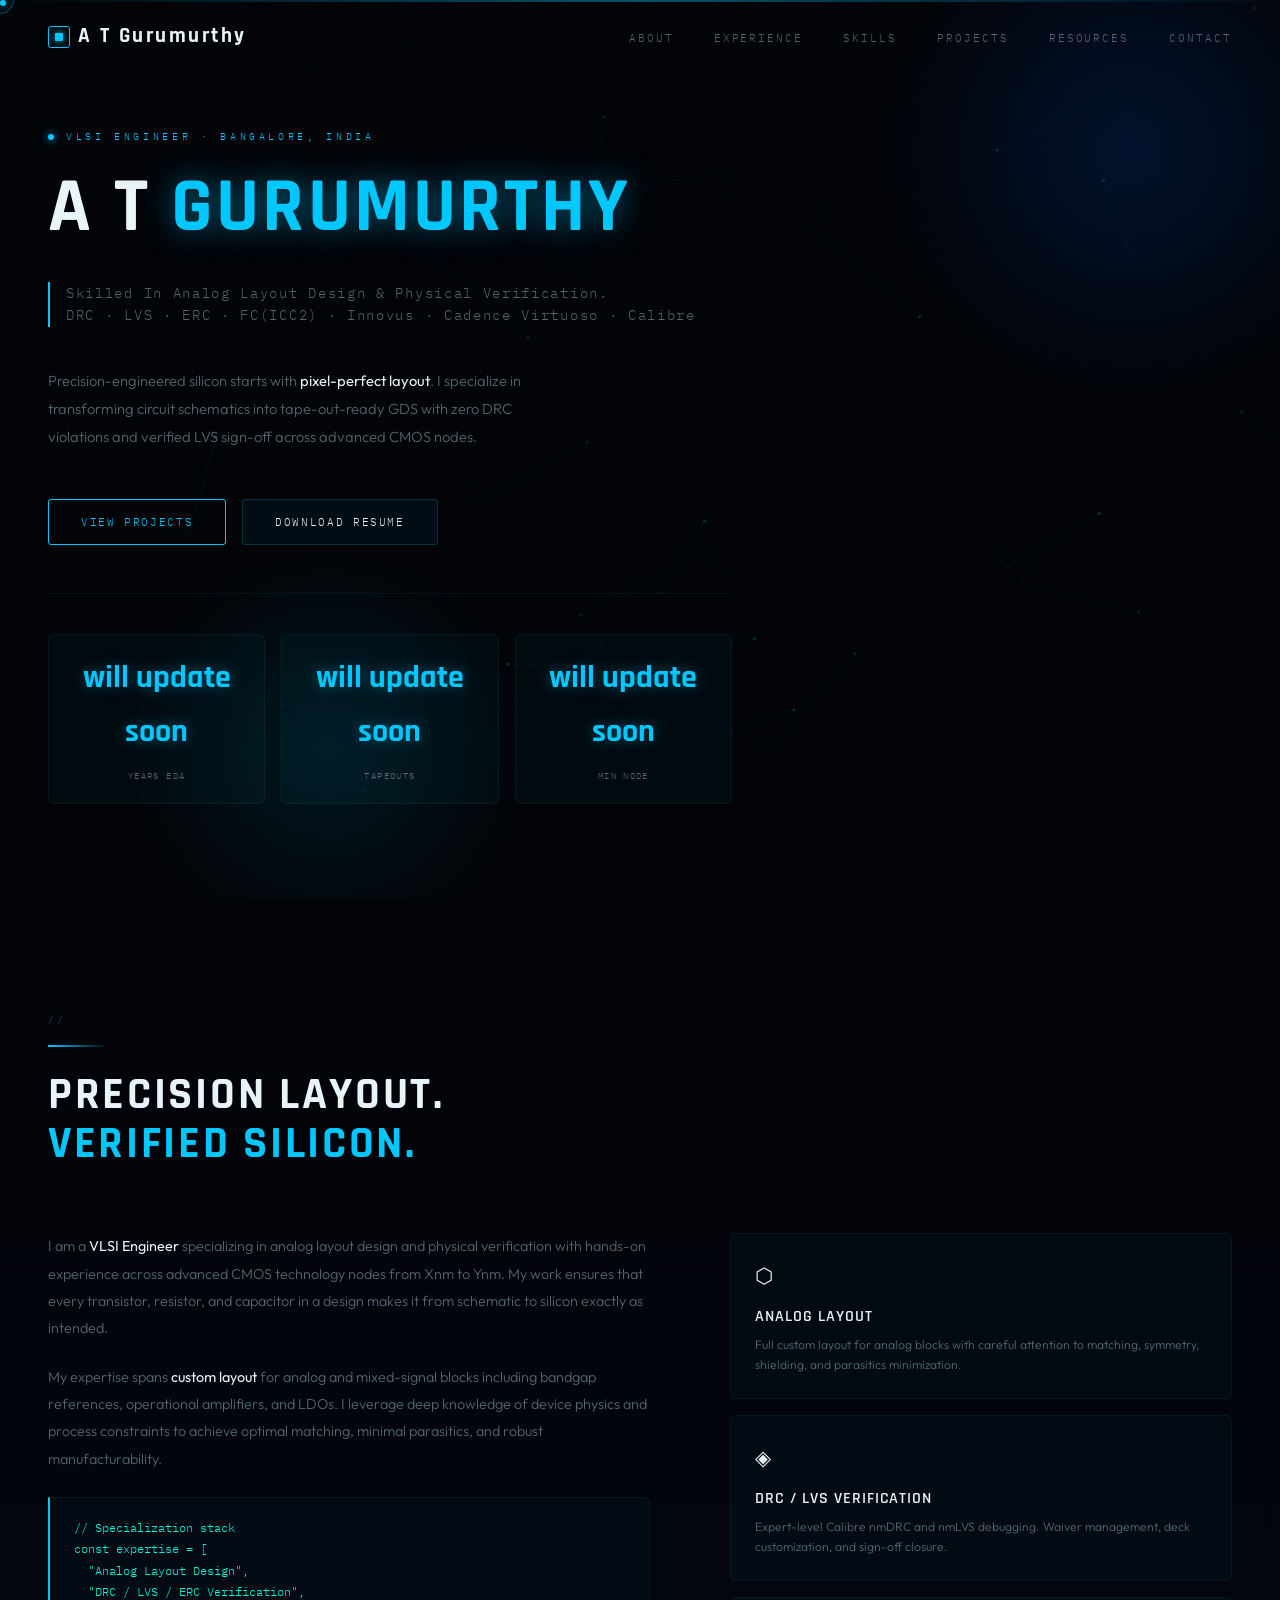
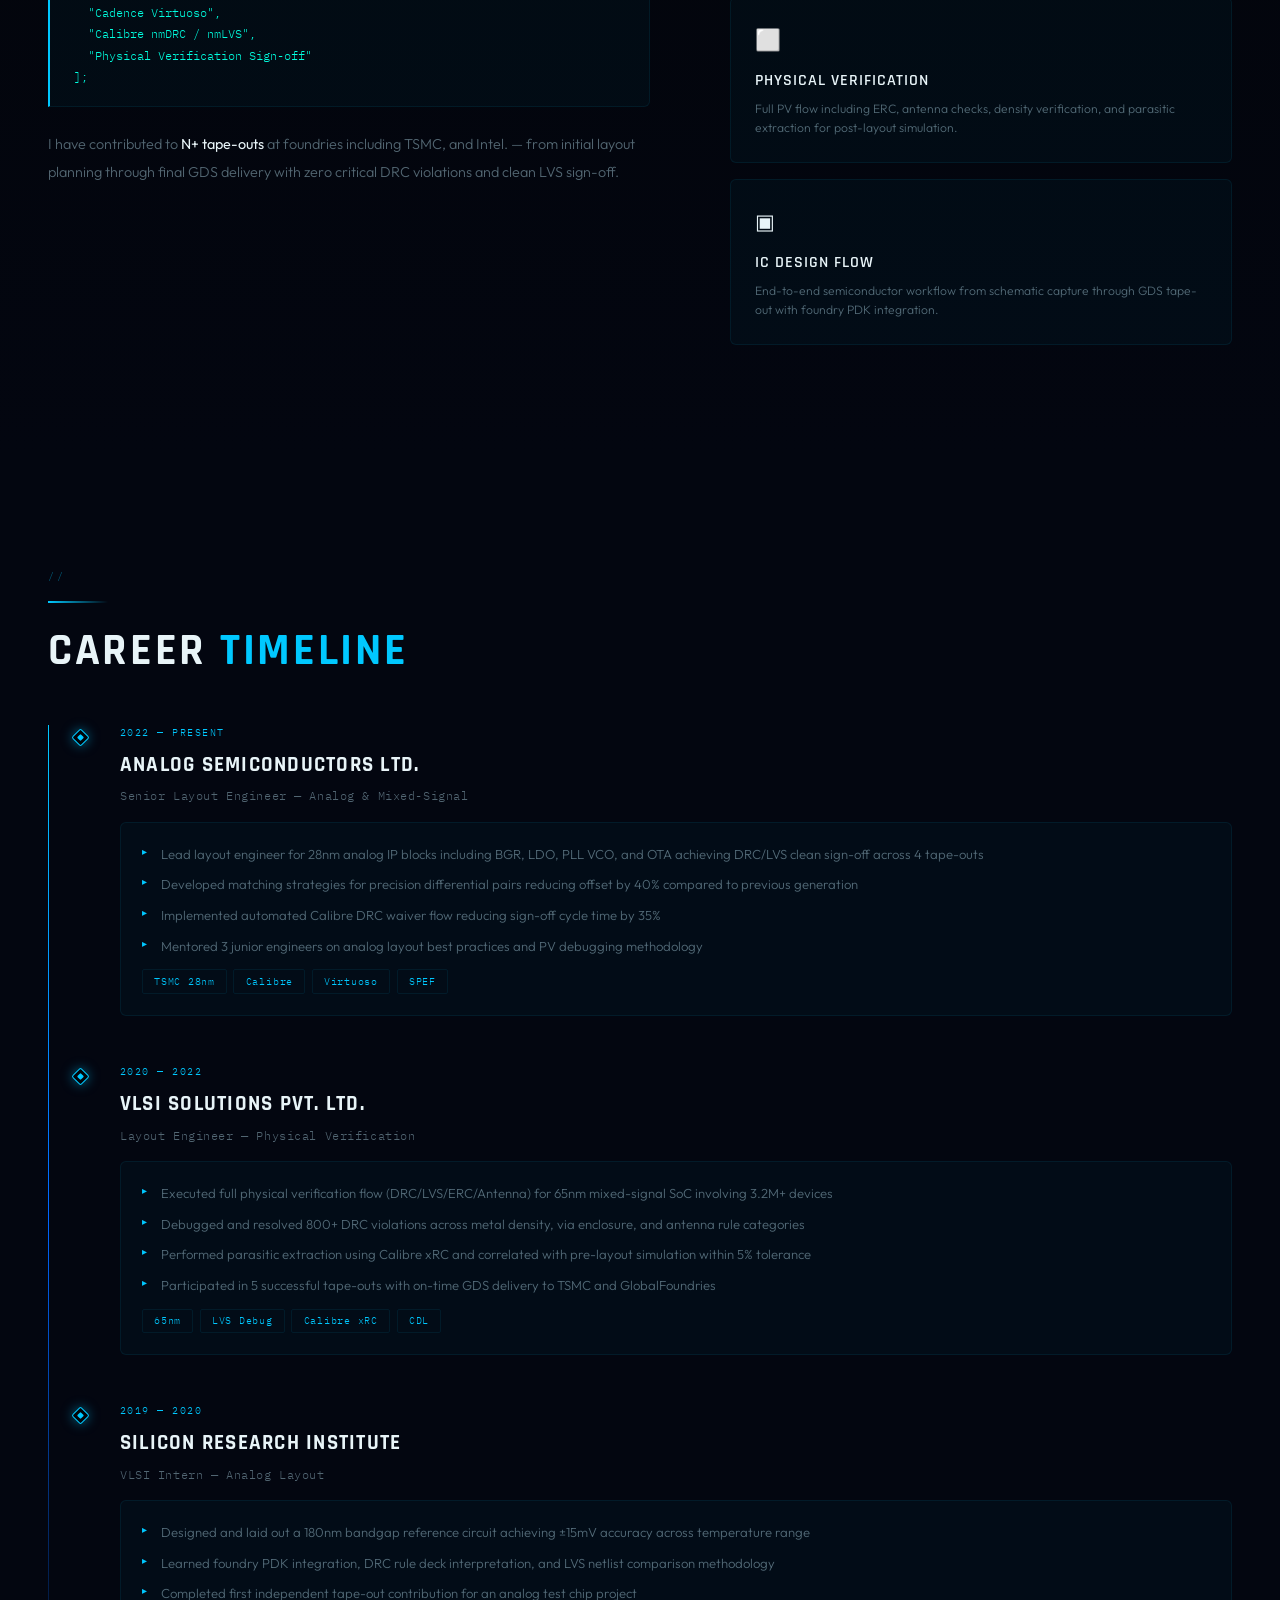
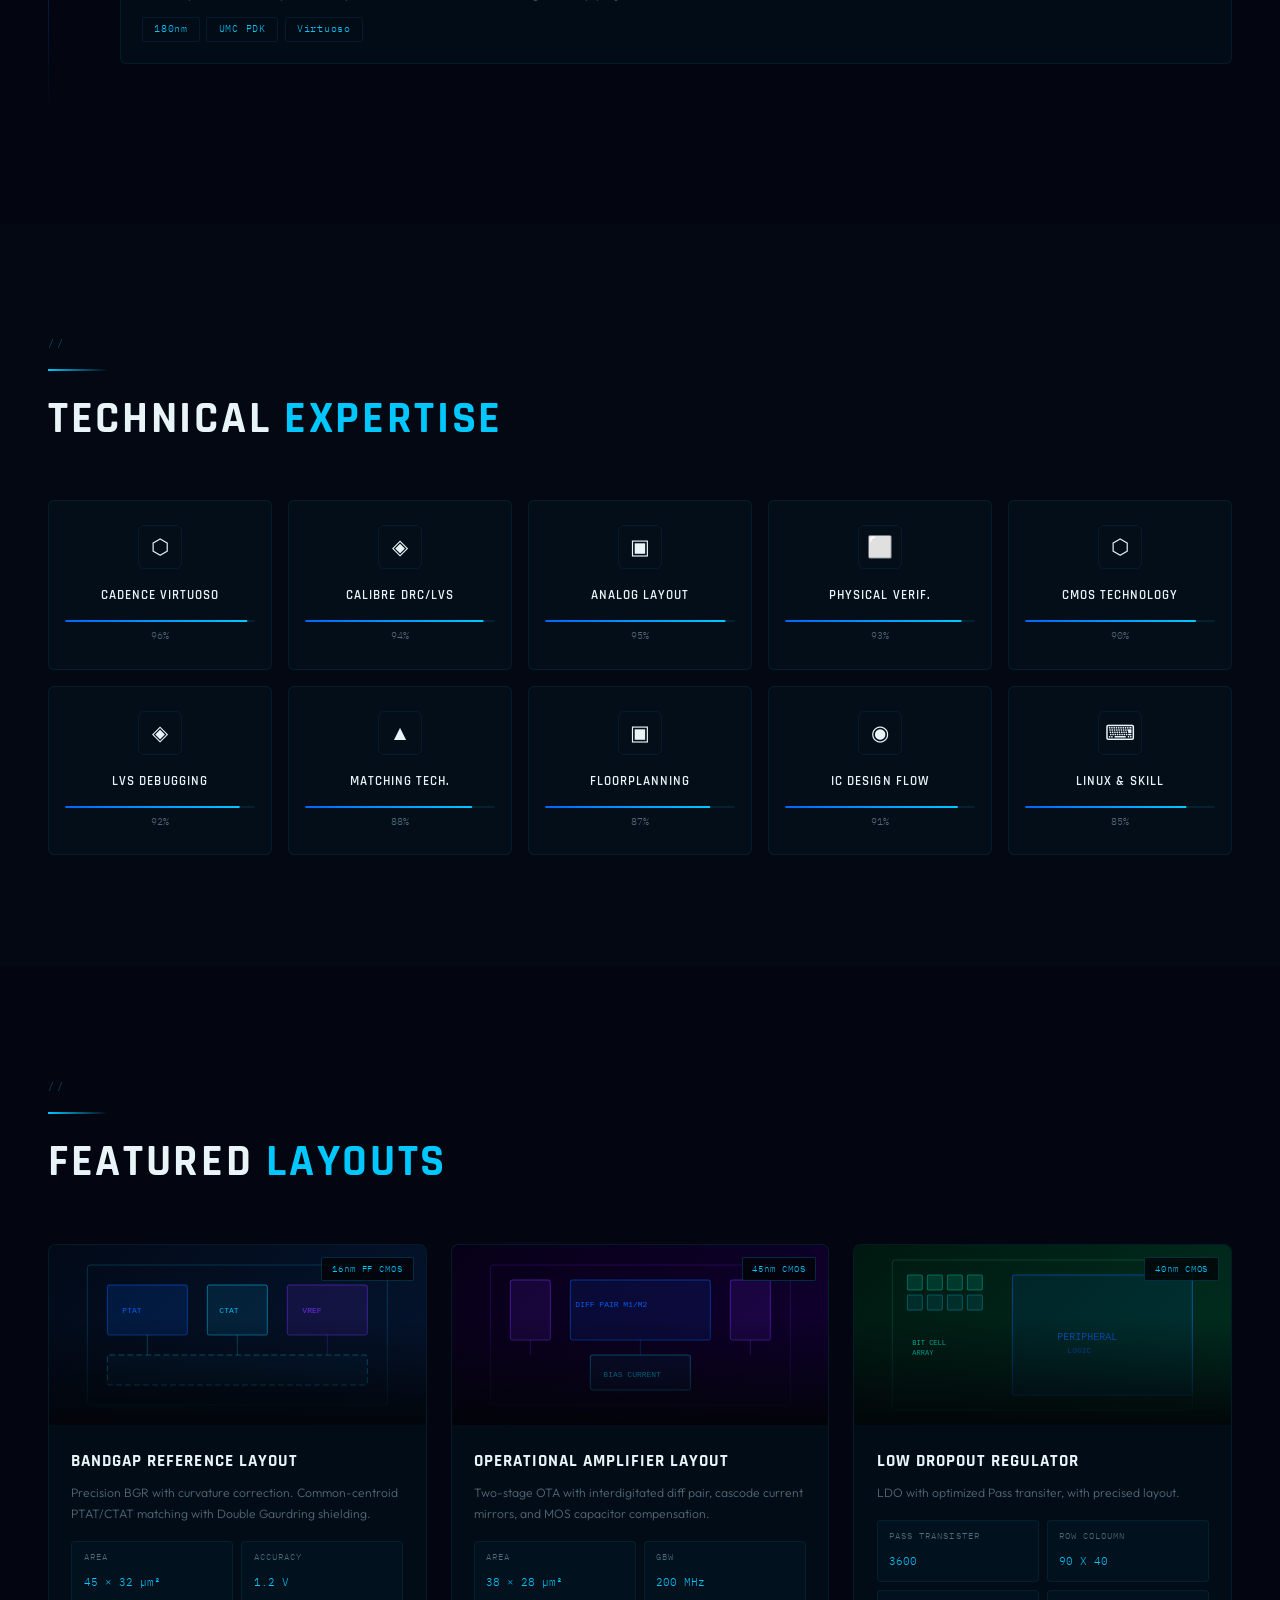
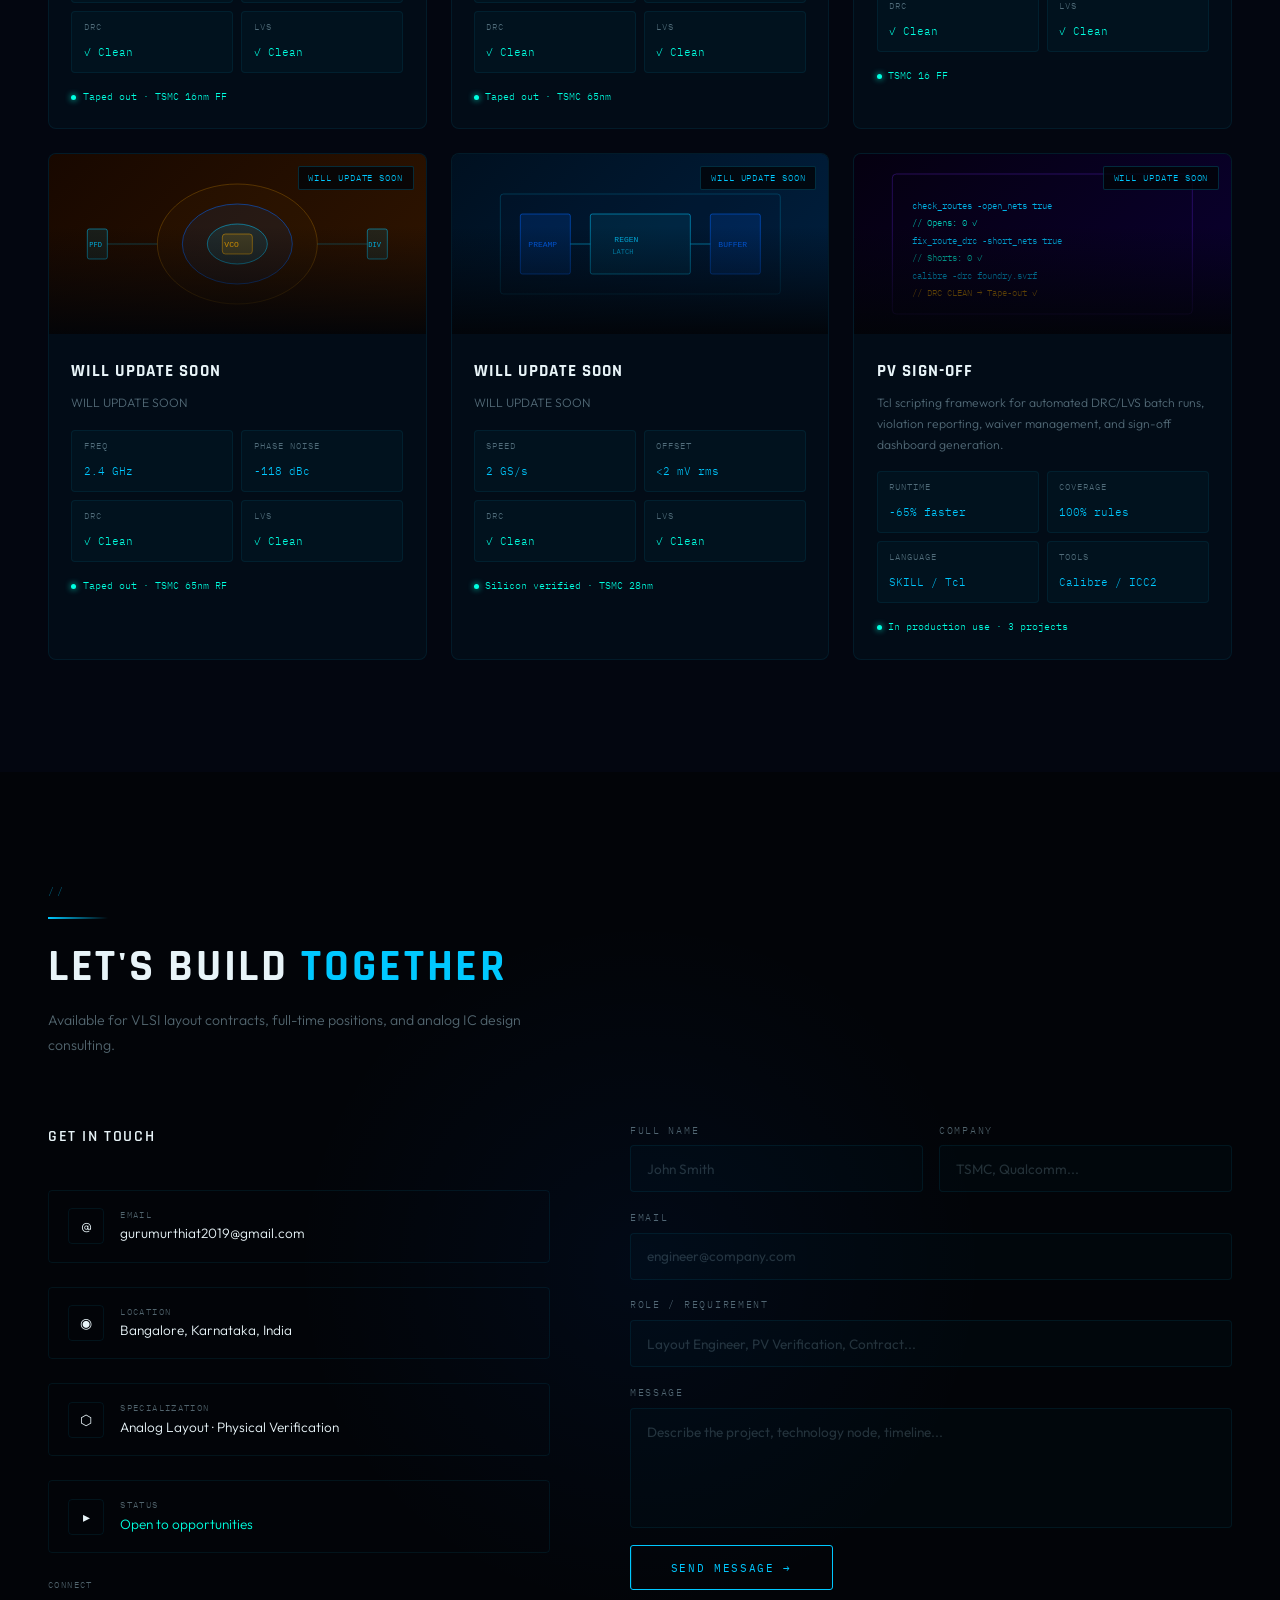
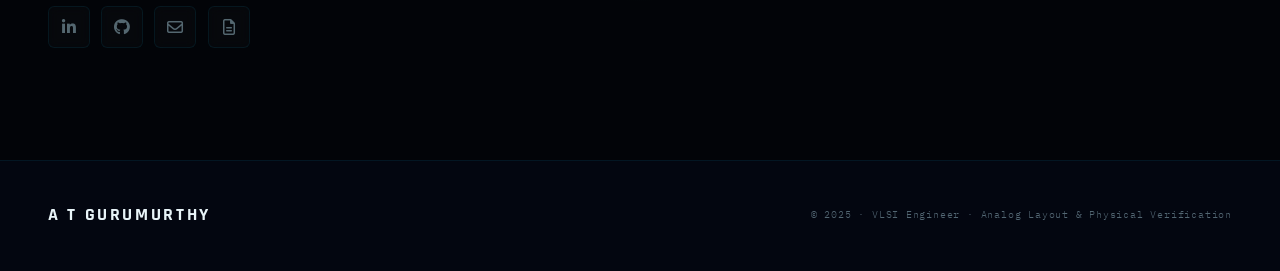
==== index.html @ 474aef9f "Add files via upload initial commit" ====
<!DOCTYPE html>
<html lang="en">
<head>
<meta charset="UTF-8"/>
<meta name="viewport" content="width=device-width,initial-scale=1.0"/>
<meta name="description" content="VLSI Engineer specializing in Analog Layout Design and Physical Verification"/>
<title>A T Gurumurthy  — VLSI Engineer | Analog Layout & PV Engineer</title>
<link rel="preconnect" href="https://fonts.googleapis.com"/>
<link href="https://fonts.googleapis.com/css2?family=Rajdhani:wght@300;400;500;600;700&family=IBM+Plex+Mono:wght@300;400;500&family=Outfit:wght@200;300;400;500&display=swap" rel="stylesheet"/>
<link rel="stylesheet" href="https://cdnjs.cloudflare.com/ajax/libs/font-awesome/6.5.1/css/all.min.css">
<style>
*{margin:0;padding:0;box-sizing:border-box}
:root{
  --bg:#020408;
  --bg2:#030610;
  --bg3:#040812;
  --surface:rgba(0,200,255,0.03);
  --surface2:rgba(0,200,255,0.06);
  --border:rgba(0,200,255,0.08);
  --border2:rgba(0,200,255,0.2);
  --text:#e8f4f8;
  --muted:rgba(180,220,235,0.45);
  --cyan:#00c8ff;
  --cyan2:#00ffe0;
  --blue:#0066ff;
  --purple:#7b2fff;
  --gold:#f0a500;
  --glow:rgba(0,200,255,0.2);
  --glow2:rgba(0,255,224,0.12);
}
html{scroll-behavior:smooth}
body{background:var(--bg);color:var(--text);font-family:'Outfit',sans-serif;font-weight:300;overflow-x:hidden;line-height:1.7;cursor:none}

/* Cursor */
#cur{position:fixed;width:6px;height:6px;background:var(--cyan);border-radius:50%;pointer-events:none;z-index:9999;transition:transform 0.1s;mix-blend-mode:screen;box-shadow:0 0 10px var(--cyan)}
#cur-ring{position:fixed;width:28px;height:28px;border:1px solid rgba(0,200,255,0.4);border-radius:50%;pointer-events:none;z-index:9998;transform:translate(-50%,-50%);transition:all 0.3s cubic-bezier(0.25,0.46,0.45,0.94)}

/* Scrollbar */
::-webkit-scrollbar{width:2px}
::-webkit-scrollbar-track{background:var(--bg)}
::-webkit-scrollbar-thumb{background:var(--cyan);border-radius:2px}

/* LOADER */
#loader{position:fixed;inset:0;background:var(--bg);z-index:1000;display:flex;flex-direction:column;align-items:center;justify-content:center;gap:2.5rem;transition:opacity 0.9s,visibility 0.9s}
#loader.hide{opacity:0;visibility:hidden;pointer-events:none}
.load-chip{position:relative;width:80px;height:80px}
.load-chip svg{animation:spin 4s linear infinite}
@keyframes spin{to{transform:rotate(360deg)}}
.load-title{font-family:'Rajdhani',sans-serif;font-size:1.1rem;font-weight:600;letter-spacing:0.4em;text-transform:uppercase;color:var(--muted)}
.load-title span{color:var(--cyan)}
.load-bar-wrap{width:240px;height:1px;background:rgba(0,200,255,0.1);overflow:hidden}
.load-bar{height:100%;background:linear-gradient(90deg,var(--blue),var(--cyan),var(--cyan2));width:0%;transition:width 0.04s;box-shadow:0 0 8px var(--cyan)}
.load-pct{font-family:'IBM Plex Mono',monospace;font-size:0.7rem;color:var(--muted);letter-spacing:0.1em}

/* NAV */
nav{position:fixed;top:0;left:0;right:0;z-index:100;padding:1.2rem 3rem;display:flex;align-items:center;justify-content:space-between;transition:all 0.5s}
nav.scrolled{background:rgba(2,4,8,0.92);backdrop-filter:blur(20px);border-bottom:1px solid var(--border)}
.nav-logo{font-family:'Rajdhani',sans-serif;font-size:1.3rem;font-weight:700;letter-spacing:0.12em;color:var(--text);text-decoration:none;display:flex;align-items:center;gap:0.5rem}
.logo-chip{width:22px;height:22px;border:1px solid var(--cyan);border-radius:3px;display:grid;place-items:center;position:relative}
.logo-chip::before,.logo-chip::after{content:'';position:absolute;width:4px;height:1px;background:var(--cyan)}
.logo-chip::before{top:-1px;left:50%;transform:translateX(-50%)}
.logo-chip::after{bottom:-1px;left:50%;transform:translateX(-50%)}
.logo-inner{width:8px;height:8px;background:var(--cyan);border-radius:1px;box-shadow:0 0 8px var(--cyan)}
.nav-links{display:flex;gap:2.5rem;list-style:none}
.nav-links a{font-family:'IBM Plex Mono',monospace;font-size:0.68rem;letter-spacing:0.18em;text-transform:uppercase;color:var(--muted);text-decoration:none;transition:color 0.3s;position:relative}
.nav-links a::after{content:'';position:absolute;bottom:-3px;left:0;width:0;height:1px;background:var(--cyan);transition:width 0.3s}
.nav-links a:hover{color:var(--cyan)}
.nav-links a:hover::after{width:100%}
.nav-dl{font-family:'IBM Plex Mono',monospace;font-size:0.65rem;letter-spacing:0.12em;text-transform:uppercase;padding:0.55rem 1.3rem;border:1px solid var(--cyan);border-radius:3px;color:var(--cyan);text-decoration:none;transition:all 0.3s;position:relative;overflow:hidden}
.nav-dl::before{content:'';position:absolute;inset:0;background:var(--cyan);transform:translateX(-100%);transition:transform 0.3s;z-index:-1}
.nav-dl:hover{color:var(--bg);background:var(--cyan)}
/* Hide hamburger on desktop */
.hamburger{
    display:none;
}

/* Mobile View */
@media(max-width:768px){

    .hamburger{
        display:block;
    }

    .nav-links{
        display:none;
        flex-direction:column;
        position:absolute;
        top:80px;
        right:20px;
        background:#111;
        padding:20px;
        border:1px solid var(--cyan);
        border-radius:8px;
        gap:18px;
        z-index:999;
    }

    .nav-links.active{
        display:flex;
    }
}

/* HERO */
#hero{min-height:100vh;display:flex;align-items:center;position:relative;overflow:hidden;padding:6rem 3rem 4rem}

/* Circuit board background */
.circuit-bg{position:absolute;inset:0;z-index:0;overflow:hidden}
.circuit-bg canvas{position:absolute;inset:0;opacity:0.35}

/* Scan line */
.scanline{position:absolute;top:0;left:0;right:0;height:2px;background:linear-gradient(90deg,transparent,var(--cyan),transparent);opacity:0.4;animation:scan 8s linear infinite;z-index:1}
@keyframes scan{0%{top:-2px}100%{top:100%}}

/* Glow orbs */
.hero-orb1{position:absolute;width:500px;height:500px;border-radius:50%;background:radial-gradient(circle,rgba(0,100,255,0.15) 0%,transparent 70%);top:-100px;right:-100px;animation:pulse 6s ease-in-out infinite}
.hero-orb2{position:absolute;width:400px;height:400px;border-radius:50%;background:radial-gradient(circle,rgba(0,200,255,0.1) 0%,transparent 70%);bottom:-50px;left:10%;animation:pulse 8s ease-in-out infinite 2s}
@keyframes pulse{0%,100%{transform:scale(1);opacity:0.7}50%{transform:scale(1.1);opacity:1}}

.hero-inner{position:relative;z-index:2;max-width:1200px;margin:0 auto;display:grid;grid-template-columns:1fr 420px;gap:5rem;align-items:center;width:100%}

.hero-eyebrow{font-family:'IBM Plex Mono',monospace;font-size:0.65rem;letter-spacing:0.35em;text-transform:uppercase;color:var(--cyan);margin-bottom:1.5rem;display:flex;align-items:center;gap:0.75rem;opacity:0;animation:fadeUp 0.7s 0.5s forwards}
.eyebrow-dot{width:6px;height:6px;background:var(--cyan);border-radius:50%;box-shadow:0 0 8px var(--cyan);animation:blink 2s ease-in-out infinite}
@keyframes blink{0%,100%{opacity:1}50%{opacity:0.3}}

.hero-name{font-family:'Rajdhani',sans-serif;font-size:clamp(3rem,6vw,5.5rem);font-weight:700;line-height:1.0;letter-spacing:0.04em;text-transform:uppercase;margin-bottom:0.5rem;opacity:0;animation:fadeUp 0.8s 0.7s forwards}
.hero-name .first{color:var(--text)}
.hero-name .last{color:var(--cyan);text-shadow:0 0 30px rgba(0,200,255,0.5)}

.hero-title{font-family:'IBM Plex Mono',monospace;font-size:clamp(0.72rem,1.5vw,0.88rem);letter-spacing:0.12em;color:var(--muted);margin-bottom:2.5rem;opacity:0;animation:fadeUp 0.8s 0.9s forwards;border-left:2px solid var(--cyan);padding-left:1rem;line-height:1.6}

.hero-desc{font-size:0.92rem;color:var(--muted);max-width:520px;line-height:1.9;margin-bottom:3rem;opacity:0;animation:fadeUp 0.8s 1.1s forwards}
.hero-desc strong{color:var(--text);font-weight:400}

.hero-btns{display:flex;gap:1rem;flex-wrap:wrap;opacity:0;animation:fadeUp 0.8s 1.3s forwards}
.btn-primary{padding:0.8rem 2rem;background:transparent;border:1px solid var(--cyan);border-radius:3px;color:var(--cyan);font-family:'IBM Plex Mono',monospace;font-size:0.68rem;letter-spacing:0.15em;text-transform:uppercase;text-decoration:none;cursor:none;transition:all 0.3s;position:relative;overflow:hidden}
.btn-primary::before{content:'';position:absolute;inset:0;background:var(--cyan);transform:translateX(-100%);transition:transform 0.3s;z-index:-1}
.btn-primary:hover{color:var(--bg);box-shadow:0 0 30px rgba(0,200,255,0.4)}
.btn-primary:hover::before{transform:translateX(0)}
.btn-sec{padding:0.8rem 2rem;background:rgba(0,200,255,0.05);border:1px solid var(--border2);border-radius:3px;color:var(--text);font-family:'IBM Plex Mono',monospace;font-size:0.68rem;letter-spacing:0.15em;text-transform:uppercase;text-decoration:none;cursor:none;transition:all 0.3s}
.btn-sec:hover{border-color:var(--cyan);color:var(--cyan);background:rgba(0,200,255,0.08)}

.hero-metrics{display:grid;grid-template-columns:repeat(3,1fr);gap:1rem;margin-top:3rem;padding-top:2.5rem;border-top:1px solid var(--border);opacity:0;animation:fadeUp 0.8s 1.5s forwards}
.metric{text-align:center;padding:1rem;border:1px solid var(--border);border-radius:6px;background:var(--surface);transition:all 0.3s}
.metric:hover{border-color:var(--border2);background:var(--surface2)}
.metric-val{font-family:'Rajdhani',sans-serif;font-size:2rem;font-weight:700;color:var(--cyan);display:block;text-shadow:0 0 15px rgba(0,200,255,0.4)}
.metric-lbl{font-family:'IBM Plex Mono',monospace;font-size:0.58rem;letter-spacing:0.15em;text-transform:uppercase;color:var(--muted)}

/* Chip visual */
.hero-chip{opacity:0;animation:fadeIn 1.2s 0.9s forwards;position:relative}
.chip-container{position:relative;width:380px;height:420px}
.chip-frame{width:100%;height:100%;border:1px solid var(--border2);border-radius:8px;background:linear-gradient(145deg,rgba(0,30,50,0.8),rgba(2,4,8,0.9));position:relative;overflow:hidden;display:flex;align-items:center;justify-content:center}
.chip-frame::before{content:'';position:absolute;inset:0;background:repeating-linear-gradient(0deg,transparent,transparent 39px,rgba(0,200,255,0.03) 39px,rgba(0,200,255,0.03) 40px),repeating-linear-gradient(90deg,transparent,transparent 39px,rgba(0,200,255,0.03) 39px,rgba(0,200,255,0.03) 40px)}
.chip-svg-wrap{position:relative;z-index:2}
.chip-corner{position:absolute;width:16px;height:16px;border-color:var(--cyan);border-style:solid;opacity:0.7}
.chip-corner.tl{top:10px;left:10px;border-width:2px 0 0 2px}
.chip-corner.tr{top:10px;right:10px;border-width:2px 2px 0 0}
.chip-corner.bl{bottom:10px;left:10px;border-width:0 0 2px 2px}
.chip-corner.br{bottom:10px;right:10px;border-width:0 2px 2px 0}
.chip-label{position:absolute;bottom:14px;left:50%;transform:translateX(-50%);font-family:'IBM Plex Mono',monospace;font-size:0.6rem;letter-spacing:0.2em;color:var(--muted);text-transform:uppercase}
.chip-status{position:absolute;top:14px;right:14px;display:flex;align-items:center;gap:0.4rem;font-family:'IBM Plex Mono',monospace;font-size:0.58rem;color:var(--cyan2);letter-spacing:0.1em}
.status-dot{width:5px;height:5px;background:var(--cyan2);border-radius:50%;animation:blink 1.5s ease-in-out infinite;box-shadow:0 0 6px var(--cyan2)}
.floating-badge{position:absolute;background:rgba(2,4,8,0.95);border:1px solid var(--border2);border-radius:6px;padding:0.7rem 1rem;backdrop-filter:blur(10px);font-family:'IBM Plex Mono',monospace;font-size:0.62rem}
.fb1{bottom:-15px;right:-20px;color:var(--cyan2)}
.fb2{top:-10px;left:-20px;color:var(--cyan)}
.fb-label{color:var(--muted);font-size:0.55rem;letter-spacing:0.1em;text-transform:uppercase;display:block;margin-bottom:2px}
.fb-val{font-size:0.78rem;font-weight:500}

/* SECTION COMMON */
section{position:relative;z-index:2;padding:7rem 3rem}
.container{max-width:1200px;margin:0 auto}
.sec-tag{font-family:'IBM Plex Mono',monospace;font-size:0.62rem;letter-spacing:0.3em;text-transform:uppercase;color:var(--cyan);margin-bottom:1rem;display:flex;align-items:center;gap:0.75rem}
.sec-tag::before{content:'//';opacity:0.5}
.sec-title{font-family:'Rajdhani',sans-serif;font-size:clamp(2rem,3.5vw,3rem);font-weight:700;text-transform:uppercase;letter-spacing:0.06em;line-height:1.1;margin-bottom:1rem;color:var(--text)}
.sec-title span{color:var(--cyan)}
.sec-sub{color:var(--muted);font-size:0.88rem;max-width:500px;line-height:1.8}

/* Divider */
.sec-divider{width:60px;height:2px;background:linear-gradient(90deg,var(--cyan),transparent);margin-bottom:1.5rem}

/* ABOUT */
#about{background:linear-gradient(180deg,var(--bg) 0%,var(--bg2) 100%)}
.about-layout{display:grid;grid-template-columns:1.2fr 1fr;gap:5rem;align-items:start;margin-top:4rem}
.about-text p{color:var(--muted);font-size:0.9rem;line-height:1.9;margin-bottom:1.3rem}
.about-text p strong{color:var(--text);font-weight:400}
.about-highlight{background:var(--surface);border:1px solid var(--border);border-left:2px solid var(--cyan);border-radius:0 6px 6px 0;padding:1.2rem 1.5rem;margin:1.5rem 0;font-family:'IBM Plex Mono',monospace;font-size:0.78rem;color:var(--cyan2);line-height:1.7}

.about-cards{display:flex;flex-direction:column;gap:1rem}
.spec-card{background:var(--surface);border:1px solid var(--border);border-radius:6px;padding:1.5rem;transition:all 0.4s;position:relative;overflow:hidden;cursor:none}
.spec-card::before{content:'';position:absolute;left:0;top:0;bottom:0;width:2px;background:linear-gradient(to bottom,var(--cyan),var(--blue));transform:scaleY(0);transition:transform 0.4s;transform-origin:top}
.spec-card:hover{border-color:var(--border2);background:var(--surface2)}
.spec-card:hover::before{transform:scaleY(1)}
.spec-icon{font-size:1.3rem;margin-bottom:0.6rem}
.spec-title{font-family:'Rajdhani',sans-serif;font-size:1rem;font-weight:600;letter-spacing:0.06em;text-transform:uppercase;color:var(--text);margin-bottom:0.3rem}
.spec-desc{font-size:0.76rem;color:var(--muted);line-height:1.6}

/* EXPERIENCE TIMELINE */
#experience{background:var(--bg2)}
.timeline{position:relative;margin-top:4rem;padding-left:2rem}
.timeline::before{content:'';position:absolute;left:0;top:0;bottom:0;width:1px;background:linear-gradient(to bottom,var(--cyan),var(--blue),transparent)}
.tl-item{position:relative;padding:0 0 3rem 2.5rem;opacity:0;transform:translateX(-20px);transition:all 0.7s}
.tl-item.visible{opacity:1;transform:translateX(0)}
.tl-dot{position:absolute;left:-6px;top:6px;width:13px;height:13px;border:1px solid var(--cyan);border-radius:2px;background:var(--bg);transform:rotate(45deg);box-shadow:0 0 12px rgba(0,200,255,0.5)}
.tl-dot::before{content:'';position:absolute;inset:3px;background:var(--cyan);border-radius:1px}
.tl-period{font-family:'IBM Plex Mono',monospace;font-size:0.62rem;letter-spacing:0.15em;color:var(--cyan);margin-bottom:0.4rem;text-transform:uppercase}
.tl-company{font-family:'Rajdhani',sans-serif;font-size:1.3rem;font-weight:700;letter-spacing:0.06em;text-transform:uppercase;color:var(--text);margin-bottom:0.2rem}
.tl-role{font-size:0.82rem;color:var(--muted);margin-bottom:1rem;font-family:'IBM Plex Mono',monospace;font-size:0.72rem;letter-spacing:0.05em}
.tl-card{background:var(--surface);border:1px solid var(--border);border-radius:6px;padding:1.3rem}
.tl-points{list-style:none;display:flex;flex-direction:column;gap:0.6rem}
.tl-points li{font-size:0.82rem;color:var(--muted);padding-left:1.2rem;position:relative;line-height:1.6}
.tl-points li::before{content:'▸';position:absolute;left:0;color:var(--cyan);font-size:0.65rem}
.tl-tags{display:flex;flex-wrap:wrap;gap:0.4rem;margin-top:0.8rem}
.tl-tag{padding:0.2rem 0.7rem;border:1px solid var(--border);border-radius:2px;font-family:'IBM Plex Mono',monospace;font-size:0.6rem;color:var(--cyan);letter-spacing:0.08em}

/* SKILLS */
#skills{background:var(--bg3)}
.skills-grid{display:grid;grid-template-columns:repeat(5,1fr);gap:1rem;margin-top:3.5rem}
.skill-card{background:var(--surface);border:1px solid var(--border);border-radius:6px;padding:1.5rem 1rem;text-align:center;transition:all 0.4s;cursor:none;position:relative;overflow:hidden;group:true}
.skill-card::after{content:'';position:absolute;inset:0;background:linear-gradient(135deg,rgba(0,200,255,0.05),transparent);opacity:0;transition:opacity 0.4s}
.skill-card:hover{border-color:var(--border2);transform:translateY(-6px);box-shadow:0 20px 40px rgba(0,0,0,0.5),0 0 30px rgba(0,200,255,0.08)}
.skill-card:hover::after{opacity:1}
.skill-icon-wrap{width:44px;height:44px;border:1px solid var(--border);border-radius:6px;margin:0 auto 1rem;display:flex;align-items:center;justify-content:center;font-size:1.3rem;transition:all 0.4s;position:relative}
.skill-card:hover .skill-icon-wrap{border-color:var(--cyan);box-shadow:0 0 15px rgba(0,200,255,0.3)}
.skill-name{font-family:'Rajdhani',sans-serif;font-size:0.82rem;font-weight:600;letter-spacing:0.08em;text-transform:uppercase;color:var(--text);margin-bottom:0.8rem}
.skill-bar-track{height:2px;background:rgba(0,200,255,0.1);border-radius:2px;overflow:hidden;margin-bottom:0.4rem}
.skill-bar-fill{height:100%;background:linear-gradient(90deg,var(--blue),var(--cyan));border-radius:2px;transform:scaleX(0);transform-origin:left;transition:transform 1.4s cubic-bezier(0.4,0,0.2,1)}
.skill-bar-fill.go{transform:scaleX(1)}
.skill-pct{font-family:'IBM Plex Mono',monospace;font-size:0.6rem;color:var(--muted)}

/* PROJECTS */
#projects{background:var(--bg2)}
.projects-grid{display:grid;grid-template-columns:repeat(3,1fr);gap:1.5rem;margin-top:3.5rem}
.proj-card{background:var(--surface);border:1px solid var(--border);border-radius:8px;overflow:hidden;transition:all 0.5s;cursor:none;position:relative}
.proj-card:hover{border-color:var(--border2);transform:translateY(-6px);box-shadow:0 30px 60px rgba(0,0,0,0.6),0 0 40px rgba(0,200,255,0.06)}
.proj-thumb{height:180px;position:relative;overflow:hidden;display:flex;align-items:center;justify-content:center}
.proj-thumb svg{transition:transform 0.5s}
.proj-card:hover .proj-thumb svg{transform:scale(1.05)}
.proj-overlay{position:absolute;inset:0;background:linear-gradient(to top,rgba(2,4,8,0.95),transparent 60%)}
.proj-node{position:absolute;top:12px;right:12px;font-family:'IBM Plex Mono',monospace;font-size:0.58rem;letter-spacing:0.1em;padding:0.2rem 0.6rem;border:1px solid var(--border2);border-radius:2px;color:var(--cyan);background:rgba(2,4,8,0.8)}
.proj-body{padding:1.4rem}
.proj-title{font-family:'Rajdhani',sans-serif;font-size:1.05rem;font-weight:700;letter-spacing:0.06em;text-transform:uppercase;color:var(--text);margin-bottom:0.5rem}
.proj-desc{font-size:0.76rem;color:var(--muted);line-height:1.7;margin-bottom:1rem}
.proj-specs{display:grid;grid-template-columns:1fr 1fr;gap:0.5rem;margin-bottom:1rem}
.proj-spec{background:rgba(0,200,255,0.03);border:1px solid var(--border);border-radius:4px;padding:0.5rem 0.7rem}
.ps-label{font-family:'IBM Plex Mono',monospace;font-size:0.55rem;letter-spacing:0.12em;text-transform:uppercase;color:var(--muted);display:block;margin-bottom:2px}
.ps-val{font-family:'IBM Plex Mono',monospace;font-size:0.68rem;color:var(--cyan)}
.proj-status{display:flex;align-items:center;gap:0.4rem;font-family:'IBM Plex Mono',monospace;font-size:0.62rem;color:var(--cyan2)}
.status-ok{width:5px;height:5px;background:var(--cyan2);border-radius:50%;box-shadow:0 0 6px var(--cyan2)}

/* CONTACT */
#contact{background:var(--bg);position:relative;overflow:hidden}
#contact::before{content:'';position:absolute;top:50%;left:50%;transform:translate(-50%,-50%);width:700px;height:700px;background:radial-gradient(circle,rgba(0,100,255,0.06) 0%,transparent 70%);pointer-events:none}
.contact-layout{display:grid;grid-template-columns:1fr 1.2fr;gap:5rem;align-items:start;margin-top:4rem}
.contact-info{display:flex;flex-direction:column;gap:1.5rem}
.c-info-title{font-family:'Rajdhani',sans-serif;font-size:1rem;font-weight:600;letter-spacing:0.1em;text-transform:uppercase;color:var(--text);margin-bottom:1rem}
.c-item{display:flex;align-items:center;gap:1rem;padding:1rem 1.2rem;border:1px solid var(--border);border-radius:4px;transition:all 0.3s}
.c-item:hover{border-color:var(--border2);background:var(--surface)}
.c-icon{width:36px;height:36px;border:1px solid var(--border);border-radius:4px;display:flex;align-items:center;justify-content:center;font-size:0.9rem;flex-shrink:0;transition:all 0.3s}
.c-item:hover .c-icon{border-color:var(--cyan);box-shadow:0 0 12px rgba(0,200,255,0.2)}
.c-label{font-family:'IBM Plex Mono',monospace;font-size:0.58rem;letter-spacing:0.15em;text-transform:uppercase;color:var(--muted)}
.c-val{font-size:0.85rem;color:var(--text)}
.social-row{display:flex;gap:0.7rem;margin-top:0.5rem}
.soc-btn{
    width:42px;
    height:42px;

    border:1px solid var(--border);
    border-radius:6px;

    display:flex;
    align-items:center;
    justify-content:center;

    color:var(--muted);
    text-decoration:none;

    font-size:1rem;

    transition:all 0.3s ease;

    background:rgba(255,255,255,0.02);

    backdrop-filter:blur(6px);

    position:relative;

    overflow:hidden;
}

.soc-btn::before{
    content:'';
    position:absolute;
    inset:0;

    background:linear-gradient(
        135deg,
        rgba(0,200,255,0.15),
        transparent
    );

    opacity:0;

    transition:0.3s;
}

.soc-btn:hover{

    border-color:var(--cyan);

    color:var(--cyan);

    transform:translateY(-3px);

    box-shadow:
        0 0 20px rgba(0,200,255,0.25);

}

.soc-btn:hover::before{
    opacity:1;
}
.c-form{display:flex;flex-direction:column;gap:1.1rem}
.f-row{display:grid;grid-template-columns:1fr 1fr;gap:1rem}
.f-group{display:flex;flex-direction:column;gap:0.4rem}
.f-label{font-family:'IBM Plex Mono',monospace;font-size:0.6rem;letter-spacing:0.18em;text-transform:uppercase;color:var(--muted)}
.f-input,.f-textarea{background:rgba(0,200,255,0.02);border:1px solid var(--border);border-radius:4px;padding:0.85rem 1rem;color:var(--text);font-family:'Outfit',sans-serif;font-size:0.85rem;outline:none;transition:all 0.3s;width:100%;cursor:none}
.f-input:focus,.f-textarea:focus{border-color:var(--cyan);background:rgba(0,200,255,0.04);box-shadow:0 0 0 2px rgba(0,200,255,0.06),0 0 15px rgba(0,200,255,0.08)}
.f-textarea{height:120px;resize:none;line-height:1.6}
.f-input::placeholder,.f-textarea::placeholder{color:rgba(180,220,235,0.2)}
.f-submit{padding:0.9rem 2.5rem;background:transparent;border:1px solid var(--cyan);border-radius:3px;color:var(--cyan);font-family:'IBM Plex Mono',monospace;font-size:0.68rem;letter-spacing:0.15em;text-transform:uppercase;cursor:none;transition:all 0.3s;align-self:flex-start;position:relative;overflow:hidden}
.f-submit::before{content:'';position:absolute;inset:0;background:var(--cyan);transform:translateX(-100%);transition:transform 0.3s;z-index:-1}
.f-submit:hover{color:var(--bg);box-shadow:0 0 25px rgba(0,200,255,0.4)}
.f-submit:hover::before{transform:translateX(0)}

/* FOOTER */
footer{background:var(--bg2);border-top:1px solid var(--border);padding:2.5rem 3rem;position:relative;z-index:2}
.footer-inner{max-width:1200px;margin:0 auto;display:flex;align-items:center;justify-content:space-between;flex-wrap:wrap;gap:1rem}
.footer-logo{font-family:'Rajdhani',sans-serif;font-size:1.1rem;font-weight:700;letter-spacing:0.15em;text-transform:uppercase;color:var(--text)}
.footer-logo span{color:var(--cyan)}
.footer-copy{font-family:'IBM Plex Mono',monospace;font-size:0.62rem;color:var(--muted);letter-spacing:0.08em}

/* Animations */
@keyframes fadeUp{from{opacity:0;transform:translateY(25px)}to{opacity:1;transform:translateY(0)}}
@keyframes fadeIn{from{opacity:0}to{opacity:1}}
.reveal{opacity:0;transform:translateY(30px);transition:all 0.8s cubic-bezier(0.4,0,0.2,1)}
.reveal.visible{opacity:1;transform:translateY(0)}
.reveal-d1{transition-delay:0.1s}.reveal-d2{transition-delay:0.2s}.reveal-d3{transition-delay:0.3s}.reveal-d4{transition-delay:0.4s}

/* GDS thumbs */
.gds-t1{background:linear-gradient(135deg,#020a18,#041530)}
.gds-t2{background:linear-gradient(135deg,#080018,#100030)}
.gds-t3{background:linear-gradient(135deg,#001810,#003020)}
.gds-t4{background:linear-gradient(135deg,#180800,#301500)}
.gds-t5{background:linear-gradient(135deg,#001020,#002040)}

@media(max-width:960px){
  .hero-inner{grid-template-columns:1fr;gap:3rem}
  .hero-chip{display:none}
  .about-layout,.contact-layout{grid-template-columns:1fr;gap:3rem}
  .skills-grid{grid-template-columns:repeat(2,1fr)}
  .projects-grid{grid-template-columns:1fr}
  nav{padding:1rem 1.5rem}
  .nav-links{display:none}
  section{padding:5rem 1.5rem}
  .footer-inner{flex-direction:column;text-align:center}
  .f-row{grid-template-columns:1fr}
}
</style>
</head>
<body>

<!-- LOADER -->
<div id="loader">
  <div class="load-chip">
    <svg width="80" height="80" viewBox="0 0 80 80" fill="none">
      <rect x="20" y="20" width="40" height="40" rx="4" stroke="#00c8ff" stroke-width="1" fill="none" opacity="0.6"/>
      <rect x="28" y="28" width="24" height="24" rx="2" fill="rgba(0,200,255,0.08)" stroke="#00c8ff" stroke-width="0.5"/>
      <line x1="20" y1="32" x2="8" y2="32" stroke="#00c8ff" stroke-width="1" opacity="0.5"/>
      <line x1="20" y1="40" x2="8" y2="40" stroke="#00c8ff" stroke-width="1" opacity="0.5"/>
      <line x1="20" y1="48" x2="8" y2="48" stroke="#00c8ff" stroke-width="1" opacity="0.5"/>
      <line x1="60" y1="32" x2="72" y2="32" stroke="#00c8ff" stroke-width="1" opacity="0.5"/>
      <line x1="60" y1="40" x2="72" y2="40" stroke="#00c8ff" stroke-width="1" opacity="0.5"/>
      <line x1="60" y1="48" x2="72" y2="48" stroke="#00c8ff" stroke-width="1" opacity="0.5"/>
      <line x1="32" y1="20" x2="32" y2="8" stroke="#00c8ff" stroke-width="1" opacity="0.5"/>
      <line x1="40" y1="20" x2="40" y2="8" stroke="#00c8ff" stroke-width="1" opacity="0.5"/>
      <line x1="48" y1="20" x2="48" y2="8" stroke="#00c8ff" stroke-width="1" opacity="0.5"/>
      <line x1="32" y1="60" x2="32" y2="72" stroke="#00c8ff" stroke-width="1" opacity="0.5"/>
      <line x1="40" y1="60" x2="40" y2="72" stroke="#00c8ff" stroke-width="1" opacity="0.5"/>
      <line x1="48" y1="60" x2="48" y2="72" stroke="#00c8ff" stroke-width="1" opacity="0.5"/>
      <circle cx="40" cy="40" r="6" fill="rgba(0,200,255,0.2)" stroke="#00c8ff" stroke-width="1"/>
    </svg>
  </div>
  <div class="load-title">Initializing <span>Portfolio</span></div>
  <div class="load-bar-wrap"><div class="load-bar" id="lbar"></div></div>
  <div class="load-pct" id="lpct">0%</div>
</div>

<!-- CURSOR -->
<div id="cur"></div>
<div id="cur-ring"></div>

<!-- NAV -->
<nav id="nav">
  <a href="#hero" class="nav-logo">
    <div class="logo-chip"><div class="logo-inner"></div></div>
    A T Gurumurthy<span style="color:var(--cyan);margin-left:4px"></span>
  </a>
  <ul class="nav-links">
    <li><a href="#about">About</a></li>
    <li><a href="#experience">Experience</a></li>
    <li><a href="#skills">Skills</a></li>
    <li><a href="#projects">Projects</a></li>
    <li><a href="study.html" target="_blank">Resources</a></li>
    <li><a href="#contact">Contact</a></li>
  </ul>
  <a href="javascript:void(0);"
   class="nav-dl hamburger"
   onclick="toggleMenu()">☰
</a>
</nav>

<!-- HERO -->
<section id="hero">
  <div class="circuit-bg"><canvas id="circuit-canvas"></canvas></div>
  <div class="scanline"></div>
  <div class="hero-orb1"></div>
  <div class="hero-orb2"></div>
  <div class="hero-inner">
    <div>
      <div class="hero-eyebrow"><span class="eyebrow-dot"></span>VLSI Engineer · Bangalore, India</div>
      <h1 class="hero-name"><span class="first">A T </span><span class="last">Gurumurthy</span></h1></br>
      <div class="hero-title">
        Skilled In Analog Layout Design &amp; Physical Verification.<br>
        DRC · LVS · ERC · FC(ICC2) · Innovus · Cadence Virtuoso · Calibre
      </div>
      <p class="hero-desc">Precision-engineered silicon starts with <strong>pixel-perfect layout</strong>. I specialize in transforming circuit schematics into tape-out-ready GDS with zero DRC violations and verified LVS sign-off across advanced CMOS nodes.</p>
      <div class="hero-btns">
        <a href="#projects" class="btn-primary">View Projects</a>
        <a href="https://drive.google.com/file/d/1EQ_4BWfCIb5pSvvM-bC2GJac2Fp1wzbb/view?usp=drivesdk" class="btn-sec">Download Resume</a><!--need to update-->
      </div>
      <div class="hero-metrics">
        <div class="metric"><span class="metric-val">will update soon</span><span class="metric-lbl">Years EDA</span></div>
        <div class="metric"><span class="metric-val">will update soon</span><span class="metric-lbl">Tapeouts</span></div>
        <div class="metric"><span class="metric-val">will update soon</span><span class="metric-lbl">Min Node</span></div>
      </div>
    </div>
    
  </div>
</section>

<!-- ABOUT -->
<section id="about">
  <div class="container">
    <div class="sec-tag reveal"></div>
    <div class="sec-divider"></div>
    <h2 class="sec-title reveal">Precision Layout.<br><span>Verified Silicon.</span></h2>
    <div class="about-layout">
      <div class="about-text reveal">
        <p>I am a <strong>VLSI Engineer</strong> specializing in analog layout design and physical verification with hands-on experience across advanced CMOS technology nodes from Xnm to Ynm. My work ensures that every transistor, resistor, and capacitor in a design makes it from schematic to silicon exactly as intended.</p>
        <p>My expertise spans <strong>custom layout</strong> for analog and mixed-signal blocks including bandgap references, operational amplifiers, and LDOs. I leverage deep knowledge of device physics and process constraints to achieve optimal matching, minimal parasitics, and robust manufacturability.</p>
        <div class="about-highlight">
          // Specialization stack<br>
          const expertise = [<br>
          &nbsp;&nbsp;"Analog Layout Design",<br>
          &nbsp;&nbsp;"DRC / LVS / ERC Verification",<br>
          &nbsp;&nbsp;"Cadence Virtuoso",<br>
          &nbsp;&nbsp;"Calibre nmDRC / nmLVS",<br>
          &nbsp;&nbsp;"Physical Verification Sign-off"<br>
          ];
        </div>
        <p>I have contributed to <strong>N+ tape-outs</strong> at foundries including TSMC, and Intel. — from initial layout planning through final GDS delivery with zero critical DRC violations and clean LVS sign-off.</p>
      </div>
      <div class="about-cards reveal reveal-d2">
        <div class="spec-card">
          <div class="spec-icon">⬡</div>
          <div class="spec-title">Analog Layout</div>
          <div class="spec-desc">Full custom layout for analog blocks with careful attention to matching, symmetry, shielding, and parasitics minimization.</div>
        </div>
        <div class="spec-card">
          <div class="spec-icon">◈</div>
          <div class="spec-title">DRC / LVS Verification</div>
          <div class="spec-desc">Expert-level Calibre nmDRC and nmLVS debugging. Waiver management, deck customization, and sign-off closure.</div>
        </div>
        <div class="spec-card">
          <div class="spec-icon">⬜</div>
          <div class="spec-title">Physical Verification</div>
          <div class="spec-desc">Full PV flow including ERC, antenna checks, density verification, and parasitic extraction for post-layout simulation.</div>
        </div>
        <div class="spec-card">
          <div class="spec-icon">▣</div>
          <div class="spec-title">IC Design Flow</div>
          <div class="spec-desc">End-to-end semiconductor workflow from schematic capture through GDS tape-out with foundry PDK integration.</div>
        </div>
      </div>
    </div>
  </div>
</section>

<!-- EXPERIENCE -->
<section id="experience">
  <div class="container">
    <div class="sec-tag reveal"></div>
    <div class="sec-divider"></div>
    <h2 class="sec-title reveal">Career <span>Timeline</span></h2>
    <div class="timeline" style="margin-top:3rem">
      <div class="tl-item">
        <div class="tl-dot"></div>
        <div class="tl-period">2022 — Present</div>
        <div class="tl-company">Analog Semiconductors Ltd.</div>
        <div class="tl-role">Senior Layout Engineer — Analog & Mixed-Signal</div>
        <div class="tl-card">
          <ul class="tl-points">
            <li>Lead layout engineer for 28nm analog IP blocks including BGR, LDO, PLL VCO, and OTA achieving DRC/LVS clean sign-off across 4 tape-outs</li>
            <li>Developed matching strategies for precision differential pairs reducing offset by 40% compared to previous generation</li>
            <li>Implemented automated Calibre DRC waiver flow reducing sign-off cycle time by 35%</li>
            <li>Mentored 3 junior engineers on analog layout best practices and PV debugging methodology</li>
          </ul>
          <div class="tl-tags">
            <span class="tl-tag">TSMC 28nm</span><span class="tl-tag">Calibre</span><span class="tl-tag">Virtuoso</span><span class="tl-tag">SPEF</span>
          </div>
        </div>
      </div>
      <div class="tl-item">
        <div class="tl-dot"></div>
        <div class="tl-period">2020 — 2022</div>
        <div class="tl-company">VLSI Solutions Pvt. Ltd.</div>
        <div class="tl-role">Layout Engineer — Physical Verification</div>
        <div class="tl-card">
          <ul class="tl-points">
            <li>Executed full physical verification flow (DRC/LVS/ERC/Antenna) for 65nm mixed-signal SoC involving 3.2M+ devices</li>
            <li>Debugged and resolved 800+ DRC violations across metal density, via enclosure, and antenna rule categories</li>
            <li>Performed parasitic extraction using Calibre xRC and correlated with pre-layout simulation within 5% tolerance</li>
            <li>Participated in 5 successful tape-outs with on-time GDS delivery to TSMC and GlobalFoundries</li>
          </ul>
          <div class="tl-tags">
            <span class="tl-tag">65nm</span><span class="tl-tag">LVS Debug</span><span class="tl-tag">Calibre xRC</span><span class="tl-tag">CDL</span>
          </div>
        </div>
      </div>
      <div class="tl-item">
        <div class="tl-dot"></div>
        <div class="tl-period">2019 — 2020</div>
        <div class="tl-company">Silicon Research Institute</div>
        <div class="tl-role">VLSI Intern — Analog Layout</div>
        <div class="tl-card">
          <ul class="tl-points">
            <li>Designed and laid out a 180nm bandgap reference circuit achieving ±15mV accuracy across temperature range</li>
            <li>Learned foundry PDK integration, DRC rule deck interpretation, and LVS netlist comparison methodology</li>
            <li>Completed first independent tape-out contribution for an analog test chip project</li>
          </ul>
          <div class="tl-tags">
            <span class="tl-tag">180nm</span><span class="tl-tag">UMC PDK</span><span class="tl-tag">Virtuoso</span>
          </div>
        </div>
      </div>
    </div>
  </div>
</section>

<!-- SKILLS -->
<section id="skills">
  <div class="container">
    <div class="sec-tag reveal"></div>
    <div class="sec-divider"></div>
    <h2 class="sec-title reveal">Technical <span>Expertise</span></h2>
    <div class="skills-grid">
      <div class="skill-card reveal">
        <div class="skill-icon-wrap">⬡</div>
        <div class="skill-name">Cadence Virtuoso</div>
        <div class="skill-bar-track"><div class="skill-bar-fill" data-pct="0.96"></div></div>
        <div class="skill-pct">96%</div>
      </div>
      <div class="skill-card reveal reveal-d1">
        <div class="skill-icon-wrap">◈</div>
        <div class="skill-name">Calibre DRC/LVS</div>
        <div class="skill-bar-track"><div class="skill-bar-fill" data-pct="0.94"></div></div>
        <div class="skill-pct">94%</div>
      </div>
      <div class="skill-card reveal reveal-d2">
        <div class="skill-icon-wrap">▣</div>
        <div class="skill-name">Analog Layout</div>
        <div class="skill-bar-track"><div class="skill-bar-fill" data-pct="0.95"></div></div>
        <div class="skill-pct">95%</div>
      </div>
      <div class="skill-card reveal reveal-d3">
        <div class="skill-icon-wrap">⬜</div>
        <div class="skill-name">Physical Verif.</div>
        <div class="skill-bar-track"><div class="skill-bar-fill" data-pct="0.93"></div></div>
        <div class="skill-pct">93%</div>
      </div>
      <div class="skill-card reveal reveal-d4">
        <div class="skill-icon-wrap">⬡</div>
        <div class="skill-name">CMOS Technology</div>
        <div class="skill-bar-track"><div class="skill-bar-fill" data-pct="0.90"></div></div>
        <div class="skill-pct">90%</div>
      </div>
      <div class="skill-card reveal">
        <div class="skill-icon-wrap">◈</div>
        <div class="skill-name">LVS Debugging</div>
        <div class="skill-bar-track"><div class="skill-bar-fill" data-pct="0.92"></div></div>
        <div class="skill-pct">92%</div>
      </div>
      <div class="skill-card reveal reveal-d1">
        <div class="skill-icon-wrap">▲</div>
        <div class="skill-name">Matching Tech.</div>
        <div class="skill-bar-track"><div class="skill-bar-fill" data-pct="0.88"></div></div>
        <div class="skill-pct">88%</div>
      </div>
      <div class="skill-card reveal reveal-d2">
        <div class="skill-icon-wrap">▣</div>
        <div class="skill-name">Floorplanning</div>
        <div class="skill-bar-track"><div class="skill-bar-fill" data-pct="0.87"></div></div>
        <div class="skill-pct">87%</div>
      </div>
      <div class="skill-card reveal reveal-d3">
        <div class="skill-icon-wrap">◉</div>
        <div class="skill-name">IC Design Flow</div>
        <div class="skill-bar-track"><div class="skill-bar-fill" data-pct="0.91"></div></div>
        <div class="skill-pct">91%</div>
      </div>
      <div class="skill-card reveal reveal-d4">
        <div class="skill-icon-wrap">⌨</div>
        <div class="skill-name">Linux & SKILL</div>
        <div class="skill-bar-track"><div class="skill-bar-fill" data-pct="0.85"></div></div>
        <div class="skill-pct">85%</div>
      </div>
    </div>
  </div>
</section>

<!-- PROJECTS -->
<section id="projects">
  <div class="container">
    <div class="sec-tag reveal"></div>
    <div class="sec-divider"></div>
    <h2 class="sec-title reveal">Featured <span>Layouts</span></h2>
    <div class="projects-grid">
      <!-- Project 1 -->
      <div class="proj-card reveal">
        <div class="proj-thumb gds-t1">
          <svg width="100%" height="180" viewBox="0 0 340 180"><rect x="20" y="20" width="300" height="140" rx="3" fill="none" stroke="#00c8ff" stroke-width="0.5" opacity="0.4"/><rect x="40" y="40" width="80" height="50" rx="2" fill="rgba(0,100,255,0.15)" stroke="#0066ff" stroke-width="0.5"/><rect x="140" y="40" width="60" height="50" rx="2" fill="rgba(0,200,255,0.1)" stroke="#00c8ff" stroke-width="0.5"/><rect x="220" y="40" width="80" height="50" rx="2" fill="rgba(123,47,255,0.12)" stroke="#7b2fff" stroke-width="0.5"/><rect x="40" y="110" width="260" height="30" rx="2" fill="rgba(0,200,255,0.05)" stroke="#00c8ff" stroke-width="0.5" stroke-dasharray="6 3"/><line x1="80" y1="90" x2="80" y2="110" stroke="#00c8ff" stroke-width="0.5" opacity="0.7"/><line x1="170" y1="90" x2="170" y2="110" stroke="#00c8ff" stroke-width="0.5" opacity="0.7"/><line x1="260" y1="90" x2="260" y2="110" stroke="#7b2fff" stroke-width="0.5" opacity="0.7"/><text x="55" y="68" fill="#0066ff" font-size="8" font-family="monospace" opacity="0.9">PTAT</text><text x="152" y="68" fill="#00c8ff" font-size="8" font-family="monospace" opacity="0.9">CTAT</text><text x="235" y="68" fill="#7b2fff" font-size="8" font-family="monospace" opacity="0.9">VREF</text></svg>
          <div class="proj-overlay"></div>
          <div class="proj-node">16nm FF CMOS</div>
        </div>
        <div class="proj-body">
          <div class="proj-title">Bandgap Reference Layout</div>
          <div class="proj-desc">Precision BGR with curvature correction. Common-centroid PTAT/CTAT matching with Double Gaurdring shielding.</div>
          <div class="proj-specs">
            <div class="proj-spec"><span class="ps-label">Area</span><span class="ps-val">45 × 32 µm²</span></div>
            <div class="proj-spec"><span class="ps-label">Accuracy</span><span class="ps-val">1.2 V</span></div>
            <div class="proj-spec"><span class="ps-label">DRC</span><span class="ps-val" style="color:var(--cyan2)">✓ Clean</span></div>
            <div class="proj-spec"><span class="ps-label">LVS</span><span class="ps-val" style="color:var(--cyan2)">✓ Clean</span></div>
          </div>
          <div class="proj-status"><span class="status-ok"></span>Taped out · TSMC 16nm FF</div>
        </div>
      </div>
      <!-- Project 2 -->
      <div class="proj-card reveal reveal-d1">
        <div class="proj-thumb gds-t2">
          <svg width="100%" height="180" viewBox="0 0 340 180"><rect x="20" y="20" width="300" height="140" rx="3" fill="none" stroke="#7b2fff" stroke-width="0.5" opacity="0.4"/><rect x="40" y="35" width="40" height="60" rx="2" fill="rgba(123,47,255,0.12)" stroke="#7b2fff" stroke-width="0.5"/><rect x="100" y="35" width="140" height="60" rx="2" fill="rgba(0,100,255,0.1)" stroke="#0066ff" stroke-width="0.5"/><rect x="260" y="35" width="40" height="60" rx="2" fill="rgba(123,47,255,0.12)" stroke="#7b2fff" stroke-width="0.5"/><rect x="120" y="110" width="100" height="35" rx="2" fill="rgba(0,200,255,0.07)" stroke="#00c8ff" stroke-width="0.5"/><line x1="60" y1="95" x2="60" y2="110" stroke="#7b2fff" stroke-width="0.5" opacity="0.7"/><line x1="170" y1="95" x2="170" y2="110" stroke="#0066ff" stroke-width="0.5" opacity="0.7"/><line x1="280" y1="95" x2="280" y2="110" stroke="#7b2fff" stroke-width="0.5" opacity="0.7"/><text x="105" y="62" fill="#0066ff" font-size="8" font-family="monospace" opacity="0.9">DIFF PAIR M1/M2</text><text x="133" y="132" fill="#00c8ff" font-size="8" font-family="monospace" opacity="0.9">BIAS CURRENT</text></svg>
          <div class="proj-overlay"></div>
          <div class="proj-node">45nm CMOS</div>
        </div>
        <div class="proj-body">
          <div class="proj-title">Operational Amplifier Layout</div>
          <div class="proj-desc">Two-stage OTA with interdigitated diff pair, cascode current mirrors, and MOS capacitor compensation.</div>
          <div class="proj-specs">
            <div class="proj-spec"><span class="ps-label">Area</span><span class="ps-val">38 × 28 µm²</span></div>
            <div class="proj-spec"><span class="ps-label">GBW</span><span class="ps-val">200 MHz</span></div>
            <div class="proj-spec"><span class="ps-label">DRC</span><span class="ps-val" style="color:var(--cyan2)">✓ Clean</span></div>
            <div class="proj-spec"><span class="ps-label">LVS</span><span class="ps-val" style="color:var(--cyan2)">✓ Clean</span></div>
          </div>
          <div class="proj-status"><span class="status-ok"></span>Taped out · TSMC 65nm</div>
        </div>
      </div>
      <!-- Project 3 -->
      <div class="proj-card reveal reveal-d2">
        <div class="proj-thumb gds-t3">
          <svg width="100%" height="180" viewBox="0 0 340 180"><rect x="20" y="15" width="300" height="150" rx="3" fill="none" stroke="#00ffe0" stroke-width="0.5" opacity="0.3"/><g opacity="0.8"><rect x="35" y="30" width="15" height="15" rx="1" fill="rgba(0,255,224,0.15)" stroke="#00ffe0" stroke-width="0.4"/><rect x="55" y="30" width="15" height="15" rx="1" fill="rgba(0,255,224,0.15)" stroke="#00ffe0" stroke-width="0.4"/><rect x="75" y="30" width="15" height="15" rx="1" fill="rgba(0,255,224,0.15)" stroke="#00ffe0" stroke-width="0.4"/><rect x="95" y="30" width="15" height="15" rx="1" fill="rgba(0,255,224,0.15)" stroke="#00ffe0" stroke-width="0.4"/><rect x="35" y="50" width="15" height="15" rx="1" fill="rgba(0,200,255,0.12)" stroke="#00c8ff" stroke-width="0.4"/><rect x="55" y="50" width="15" height="15" rx="1" fill="rgba(0,200,255,0.12)" stroke="#00c8ff" stroke-width="0.4"/><rect x="75" y="50" width="15" height="15" rx="1" fill="rgba(0,200,255,0.12)" stroke="#00c8ff" stroke-width="0.4"/><rect x="95" y="50" width="15" height="15" rx="1" fill="rgba(0,200,255,0.12)" stroke="#00c8ff" stroke-width="0.4"/></g><rect x="140" y="30" width="180" height="120" rx="2" fill="rgba(0,100,255,0.08)" stroke="#0066ff" stroke-width="0.5"/><text x="185" y="95" fill="#0066ff" font-size="10" font-family="monospace" opacity="0.7">PERIPHERAL</text><text x="195" y="108" fill="#0066ff" font-size="8" font-family="monospace" opacity="0.6">LOGIC</text><text x="40" y="100" fill="#00ffe0" font-size="7" font-family="monospace" opacity="0.8">BIT CELL</text><text x="40" y="110" fill="#00ffe0" font-size="7" font-family="monospace" opacity="0.8">ARRAY</text></svg>
          <div class="proj-overlay"></div>
          <div class="proj-node">40nm CMOS</div>
        </div>
        <div class="proj-body">
          <div class="proj-title">LOW DROPOUT REGULATOR</div>
          <div class="proj-desc">LDO with optimized Pass transiter, with precised layout.</div>
          <div class="proj-specs">
            <div class="proj-spec"><span class="ps-label">Pass transister</span><span class="ps-val">3600</span></div>
            <div class="proj-spec"><span class="ps-label">row coloumn</span><span class="ps-val">90 X 40</span></div>
            <div class="proj-spec"><span class="ps-label">DRC</span><span class="ps-val" style="color:var(--cyan2)">✓ Clean</span></div>
            <div class="proj-spec"><span class="ps-label">LVS</span><span class="ps-val" style="color:var(--cyan2)">✓ Clean</span></div>
          </div>
          <div class="proj-status"><span class="status-ok"></span>TSMC 16 FF</div>
        </div>
      </div>
      <!-- Project 4 -->
      <div class="proj-card reveal">
        <div class="proj-thumb gds-t4">
          <svg width="100%" height="180" viewBox="0 0 340 180"><ellipse cx="170" cy="90" rx="80" ry="60" fill="rgba(240,165,0,0.06)" stroke="#f0a500" stroke-width="0.5" opacity="0.5"/><ellipse cx="170" cy="90" rx="55" ry="40" fill="rgba(0,100,255,0.08)" stroke="#0066ff" stroke-width="0.5"/><ellipse cx="170" cy="90" rx="30" ry="20" fill="rgba(0,200,255,0.1)" stroke="#00c8ff" stroke-width="0.5"/><rect x="155" y="80" width="30" height="20" rx="3" fill="rgba(240,165,0,0.15)" stroke="#f0a500" stroke-width="0.5"/><text x="157" y="93" fill="#f0a500" font-size="8" font-family="monospace">VCO</text><line x1="90" y1="90" x2="40" y2="90" stroke="#00c8ff" stroke-width="0.5" opacity="0.6"/><line x1="250" y1="90" x2="300" y2="90" stroke="#00c8ff" stroke-width="0.5" opacity="0.6"/><rect x="20" y="75" width="20" height="30" rx="2" fill="rgba(0,200,255,0.1)" stroke="#00c8ff" stroke-width="0.5"/><rect x="300" y="75" width="20" height="30" rx="2" fill="rgba(0,200,255,0.1)" stroke="#00c8ff" stroke-width="0.5"/><text x="22" y="93" fill="#00c8ff" font-size="7" font-family="monospace">PFD</text><text x="301" y="93" fill="#00c8ff" font-size="7" font-family="monospace">DIV</text></svg>
          <div class="proj-overlay"></div>
          <div class="proj-node">WILL UPDATE SOON</div>
        </div>
        <div class="proj-body">
          <div class="proj-title">WILL UPDATE SOON</div>
          <div class="proj-desc">WILL UPDATE SOON</div>
          <div class="proj-specs">
            <div class="proj-spec"><span class="ps-label">Freq</span><span class="ps-val">2.4 GHz</span></div>
            <div class="proj-spec"><span class="ps-label">Phase noise</span><span class="ps-val">-118 dBc</span></div>
            <div class="proj-spec"><span class="ps-label">DRC</span><span class="ps-val" style="color:var(--cyan2)">✓ Clean</span></div>
            <div class="proj-spec"><span class="ps-label">LVS</span><span class="ps-val" style="color:var(--cyan2)">✓ Clean</span></div>
          </div>
          <div class="proj-status"><span class="status-ok"></span>Taped out · TSMC 65nm RF</div>
        </div>
      </div>
      <!-- Project 5 -->
      <div class="proj-card reveal reveal-d1">
        <div class="proj-thumb gds-t5">
          <svg width="100%" height="180" viewBox="0 0 340 180"><rect x="30" y="40" width="280" height="100" rx="3" fill="rgba(0,30,60,0.4)" stroke="#00c8ff" stroke-width="0.5" opacity="0.4"/><rect x="50" y="60" width="50" height="60" rx="2" fill="rgba(0,100,255,0.15)" stroke="#0066ff" stroke-width="0.5"/><rect x="120" y="60" width="100" height="60" rx="2" fill="rgba(0,200,255,0.08)" stroke="#00c8ff" stroke-width="0.5"/><rect x="240" y="60" width="50" height="60" rx="2" fill="rgba(0,100,255,0.15)" stroke="#0066ff" stroke-width="0.5"/><line x1="100" y1="90" x2="120" y2="90" stroke="#00c8ff" stroke-width="0.7" opacity="0.8"/><line x1="220" y1="90" x2="240" y2="90" stroke="#00c8ff" stroke-width="0.7" opacity="0.8"/><text x="58" y="93" fill="#0066ff" font-size="8" font-family="monospace" opacity="0.9">PREAMP</text><text x="144" y="88" fill="#00c8ff" font-size="8" font-family="monospace" opacity="0.9">REGEN</text><text x="142" y="100" fill="#00c8ff" font-size="7" font-family="monospace" opacity="0.7">LATCH</text><text x="248" y="93" fill="#0066ff" font-size="8" font-family="monospace" opacity="0.9">BUFFER</text></svg>
          <div class="proj-overlay"></div>
          <div class="proj-node">WILL UPDATE SOON</div>
        </div>
        <div class="proj-body">
          <div class="proj-title">WILL UPDATE SOON</div>
          <div class="proj-desc">WILL UPDATE SOON</div>
          <div class="proj-specs">
            <div class="proj-spec"><span class="ps-label">Speed</span><span class="ps-val">2 GS/s</span></div>
            <div class="proj-spec"><span class="ps-label">Offset</span><span class="ps-val">&lt;2 mV rms</span></div>
            <div class="proj-spec"><span class="ps-label">DRC</span><span class="ps-val" style="color:var(--cyan2)">✓ Clean</span></div>
            <div class="proj-spec"><span class="ps-label">LVS</span><span class="ps-val" style="color:var(--cyan2)">✓ Clean</span></div>
          </div>
          <div class="proj-status"><span class="status-ok"></span>Silicon verified · TSMC 28nm</div>
        </div>
      </div>
      <!-- Project 6 — PV Automation -->
      <div class="proj-card reveal reveal-d2">
        <div class="proj-thumb" style="background:linear-gradient(135deg,#050010,#0a0030)">
          <svg width="100%" height="180" viewBox="0 0 340 180"><rect x="20" y="20" width="300" height="140" rx="4" fill="none" stroke="#7b2fff" stroke-width="0.5" opacity="0.3"/><text x="40" y="55" fill="#00c8ff" font-size="9" font-family="IBM Plex Mono" opacity="0.9">check_routes -open_nets true</text><text x="40" y="72" fill="#00ffe0" font-size="9" font-family="IBM Plex Mono" opacity="0.8">// Opens: 0 ✓</text><text x="40" y="90" fill="#00c8ff" font-size="9" font-family="IBM Plex Mono" opacity="0.9">fix_route_drc -short_nets true</text><text x="40" y="107" fill="#00ffe0" font-size="9" font-family="IBM Plex Mono" opacity="0.8">// Shorts: 0 ✓</text><text x="40" y="125" fill="#00c8ff" font-size="9" font-family="IBM Plex Mono" opacity="0.9">calibre -drc foundry.svrf</text><text x="40" y="142" fill="#f0a500" font-size="9" font-family="IBM Plex Mono" opacity="0.9">// DRC CLEAN → Tape-out ✓</text><rect x="20" y="20" width="300" height="140" rx="4" fill="none" stroke="#7b2fff" stroke-width="0.5" opacity="0.3"/></svg>
          <div class="proj-overlay"></div>
          <div class="proj-node">WILL UPDATE SOON</div>
        </div>
        <div class="proj-body">
          <div class="proj-title">PV Sign-off </div>
          <div class="proj-desc">Tcl scripting framework for automated DRC/LVS batch runs, violation reporting, waiver management, and sign-off dashboard generation.</div>
          <div class="proj-specs">
            <div class="proj-spec"><span class="ps-label">Runtime</span><span class="ps-val">-65% faster</span></div>
            <div class="proj-spec"><span class="ps-label">Coverage</span><span class="ps-val">100% rules</span></div>
            <div class="proj-spec"><span class="ps-label">Language</span><span class="ps-val" style="color:var(--cyan)">SKILL / Tcl</span></div>
            <div class="proj-spec"><span class="ps-label">Tools</span><span class="ps-val" style="color:var(--cyan)">Calibre / ICC2</span></div>
          </div>
          <div class="proj-status"><span class="status-ok"></span>In production use · 3 projects</div>
        </div>
      </div>
    </div>
  </div>
</section>

<!-- CONTACT -->
<section id="contact">
  <div class="container">
    <div class="sec-tag reveal"></div>
    <div class="sec-divider"></div>
    <h2 class="sec-title reveal">Let's build <span>together</span></h2>
    <p class="sec-sub reveal" style="margin-bottom:0">Available for VLSI layout contracts, full-time positions, and analog IC design consulting.</p>
    <div class="contact-layout">
      <div class="contact-info reveal">
        <div class="c-info-title">Get in touch</div>
        <div class="c-item">
          <div class="c-icon">@</div>
          <div><div class="c-label">Email</div><div class="c-val">gurumurthiat2019@gmail.com</div></div>
        </div>
        <div class="c-item">
          <div class="c-icon">◉</div>
          <div><div class="c-label">Location</div><div class="c-val">Bangalore, Karnataka, India</div></div>
        </div>
        <div class="c-item">
          <div class="c-icon">⬡</div>
          <div><div class="c-label">Specialization</div><div class="c-val">Analog Layout · Physical Verification</div></div>
        </div>
        <div class="c-item">
          <div class="c-icon">▸</div>
          <div><div class="c-label">Status</div><div class="c-val" style="color:var(--cyan2)">Open to opportunities</div></div>
        </div>
        <div>
          <div class="c-label" style="margin-bottom:0.8rem">Connect</div>
          <div class="social-row">

    <!-- LinkedIn -->
    <a href="https://linkedin.com/in/YOUR_USERNAME"
       target="_blank"
       class="soc-btn"
       title="LinkedIn">

       <i class="fa-brands fa-linkedin-in"></i>

    </a>

    <!-- GitHub -->
    <a href="https://github.com/Gurumurthy2001"
       target="_blank"
       class="soc-btn"
       title="GitHub">

       <i class="fa-brands fa-github"></i>

    </a>

    <!-- Email -->
    <a href="mailto:gurumurthiat2019@gmail.com"
       class="soc-btn"
       title="Email">

       <i class="fa-regular fa-envelope"></i>

    </a>

    <!-- Resume -->
    <a href="https://drive.google.com/file/d/1EQ_4BWfCIb5pSvvM-bC2GJac2Fp1wzbb/view?usp=drivesdk"
       target="_blank"
       class="soc-btn"
       title="Resume">

       <i class="fa-regular fa-file-lines"></i>

    </a>

</div>
        </div>
      </div>
      <form class="c-form reveal reveal-d2" action="https://formsubmit.co/gurumurthiat2019@gmail.com" method="POST">
        <div class="f-row">
          <input class="f-input" type="hidden" placeholder="John Smith" name="_subject" value="New Portfolio Contact!" />
          <div class="f-group"><label class="f-label">Full Name</label><input class="f-input" type="text" placeholder="John Smith" name="name" required/></div>
          <div class="f-group"><label class="f-label">Company</label><input class="f-input" type="text" placeholder="TSMC, Qualcomm..." name="company"/></div>
        </div>
        <div class="f-group"><label class="f-label">Email</label><input class="f-input" type="email" placeholder="engineer@company.com" name="email" required/></div>
        <div class="f-group"><label class="f-label">Role / Requirement</label><input class="f-input" type="text" placeholder="Layout Engineer, PV Verification, Contract..."/></div>
        <div class="f-group"><label class="f-label">Message</label><textarea class="f-textarea" placeholder="Describe the project, technology node, timeline..." name="message"></textarea></div>
        <button class="f-submit" type="submit">Send Message →</button>
      </form>
    </div>
  </div>
</section>

<!-- FOOTER -->
<footer>
  <div class="footer-inner">
    <div class="footer-logo">A T Gurumurthy <span></span></div>
    <div class="footer-copy">© 2025 · VLSI Engineer · Analog Layout & Physical Verification</div>
  </div>
</footer>

<script>
// Loader
const lbar=document.getElementById('lbar'),lpct=document.getElementById('lpct'),loader=document.getElementById('loader');
let p=0;const iv=setInterval(()=>{p+=Math.random()*18;if(p>=100){p=100;clearInterval(iv);setTimeout(()=>loader.classList.add('hide'),500);}lbar.style.width=p+'%';lpct.textContent=Math.floor(p)+'%';},70);

// Cursor
const cur=document.getElementById('cur'),ring=document.getElementById('cur-ring');
document.addEventListener('mousemove',e=>{
  cur.style.left=e.clientX-3+'px';cur.style.top=e.clientY-3+'px';
  ring.style.left=e.clientX+'px';ring.style.top=e.clientY+'px';
});
document.querySelectorAll('a,button,.proj-card,.spec-card,.skill-card,.tl-item,.metric,.c-item').forEach(el=>{
  el.addEventListener('mouseenter',()=>{cur.style.transform='scale(3)';ring.style.transform='translate(-50%,-50%) scale(1.6)';ring.style.borderColor='rgba(0,200,255,0.8)';});
  el.addEventListener('mouseleave',()=>{cur.style.transform='scale(1)';ring.style.transform='translate(-50%,-50%) scale(1)';ring.style.borderColor='rgba(0,200,255,0.4)';});
});

// Nav scroll
const nav=document.getElementById('nav');
window.addEventListener('scroll',()=>nav.classList.toggle('scrolled',scrollY>60));

// Circuit canvas animation
const canvas=document.getElementById('circuit-canvas');
const ctx=canvas.getContext('2d');
function resize(){canvas.width=window.innerWidth;canvas.height=window.innerHeight;}
resize();window.addEventListener('resize',resize);
const lines=[];
for(let i=0;i<25;i++){lines.push({x:Math.random()*canvas.width,y:Math.random()*canvas.height,dx:(Math.random()-0.5)*0.4,dy:(Math.random()-0.5)*0.4,len:Math.random()*120+60,angle:Math.random()*Math.PI*2,opacity:Math.random()*0.3+0.05});}
function drawCircuit(){
  ctx.clearRect(0,0,canvas.width,canvas.height);
  lines.forEach(l=>{
    l.x+=l.dx;l.y+=l.dy;
    if(l.x<0||l.x>canvas.width)l.dx*=-1;
    if(l.y<0||l.y>canvas.height)l.dy*=-1;
    ctx.beginPath();ctx.strokeStyle=`rgba(0,200,255,${l.opacity})`;ctx.lineWidth=0.5;
    ctx.moveTo(l.x,l.y);
    const ex=l.x+Math.cos(l.angle)*l.len,ey=l.y+Math.sin(l.angle)*l.len;
    ctx.lineTo(ex,ey);
    // Right angle bend
    const bx=ex+Math.cos(l.angle+Math.PI/2)*30,by=ey+Math.sin(l.angle+Math.PI/2)*30;
    ctx.lineTo(bx,by);ctx.stroke();
    ctx.beginPath();ctx.arc(l.x,l.y,1.5,0,Math.PI*2);ctx.fillStyle=`rgba(0,200,255,${l.opacity*2})`;ctx.fill();
  });
  requestAnimationFrame(drawCircuit);
}
drawCircuit();

// Reveal on scroll
const reveals=document.querySelectorAll('.reveal');
const tl_items=document.querySelectorAll('.tl-item');
const ro=new IntersectionObserver(entries=>entries.forEach(e=>{if(e.isIntersecting)e.target.classList.add('visible');}),{threshold:0.12});
[...reveals,...tl_items].forEach(el=>ro.observe(el));

// Skill bars
const fills=document.querySelectorAll('.skill-bar-fill');
const sro=new IntersectionObserver(entries=>entries.forEach(e=>{
  if(e.isIntersecting){const pct=parseFloat(e.target.dataset.pct||0.8);e.target.style.transform=`scaleX(${pct})`;e.target.classList.add('go');sro.unobserve(e.target);}
}),{threshold:0.3});
fills.forEach(f=>sro.observe(f));

// Smooth anchor
document.querySelectorAll('a[href^="#"]').forEach(a=>{
  a.addEventListener('click',e=>{e.preventDefault();const t=document.querySelector(a.getAttribute('href'));if(t)t.scrollIntoView({behavior:'smooth'});});
});

// Parallax
window.addEventListener('scroll',()=>{
  const sy=scrollY;
  document.querySelector('.hero-orb1').style.transform=`translate(${sy*0.03}px,${sy*-0.05}px)`;
  document.querySelector('.hero-orb2').style.transform=`translate(${sy*-0.02}px,${sy*0.04}px)`;
});

function toggleMenu(){

    document.querySelector(".nav-links").classList.toggle("active");
}

/* Close menu after clicking link */
document.querySelectorAll(".nav-links a").forEach(link => { link.addEventListener("click", () => {

            document
                .querySelector(".nav-links")
                .classList
                .remove("active");
        });

    });

</script>
</body>
</html>
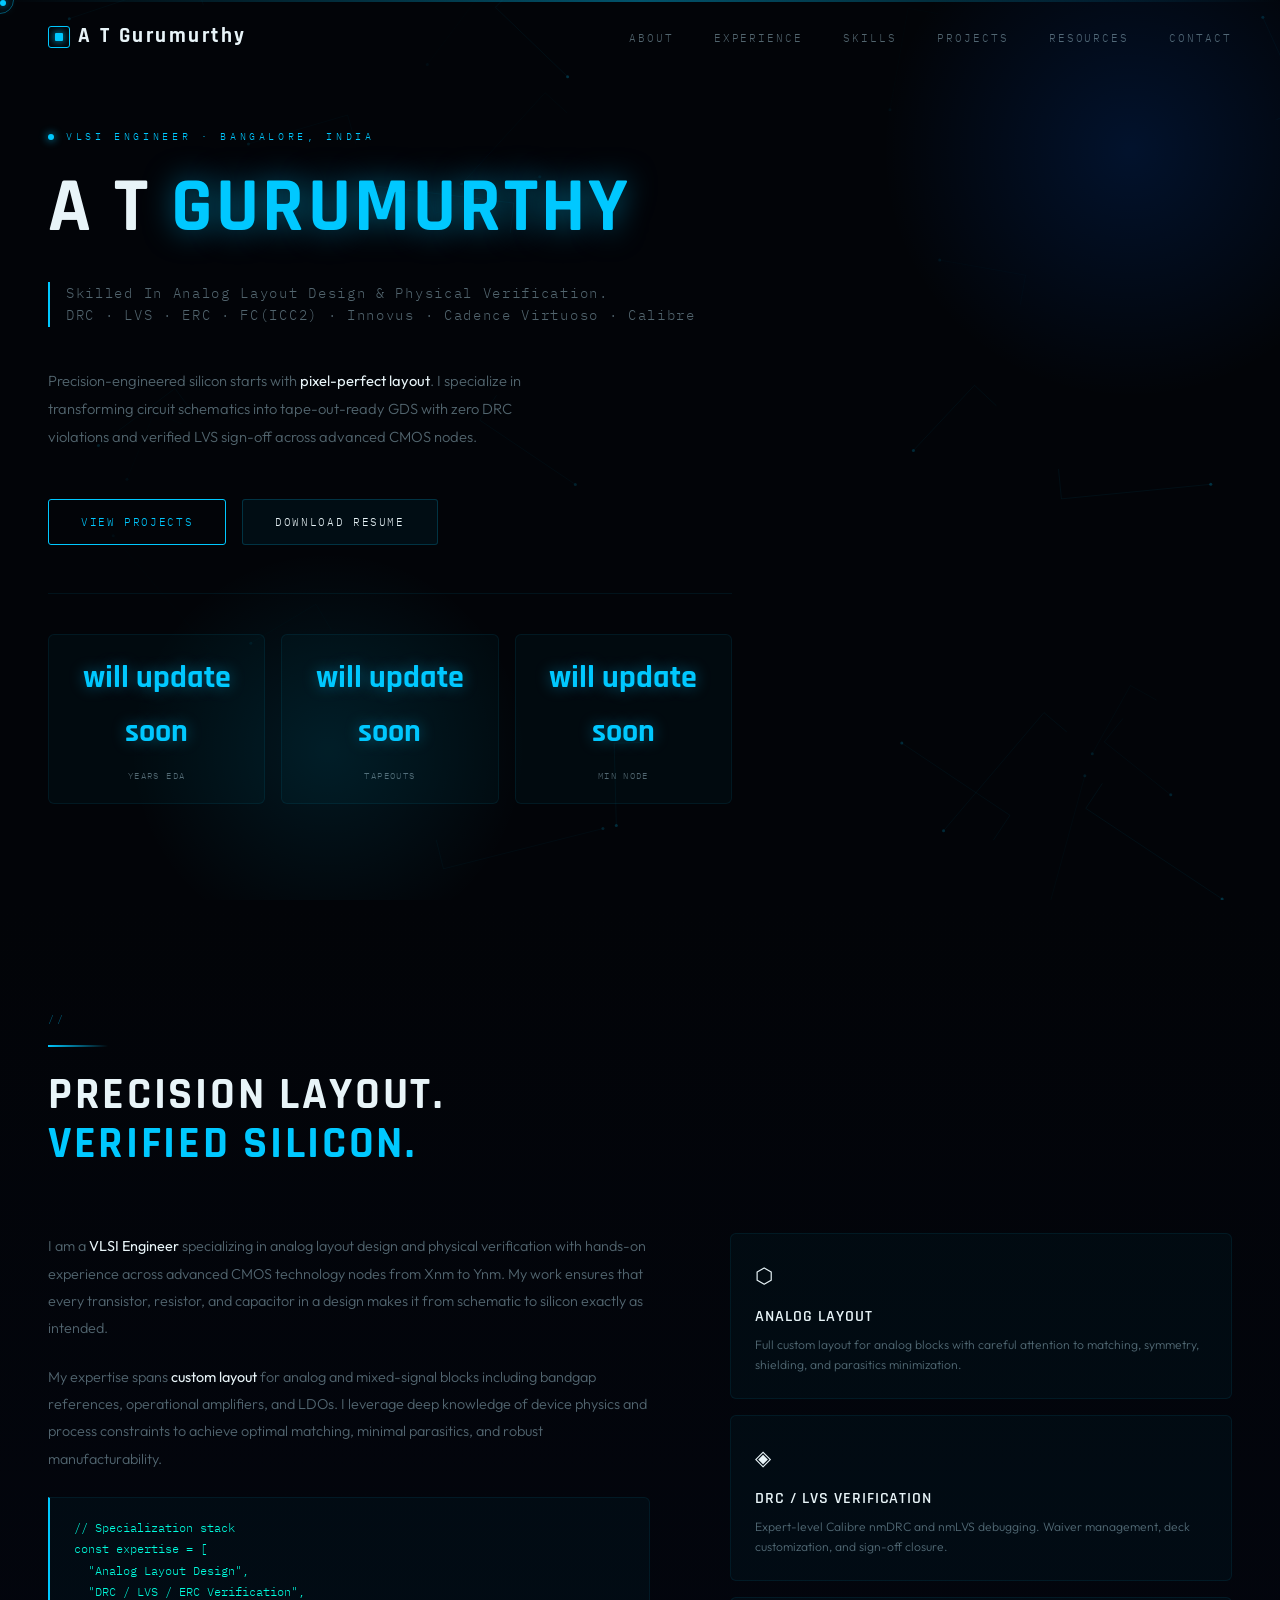
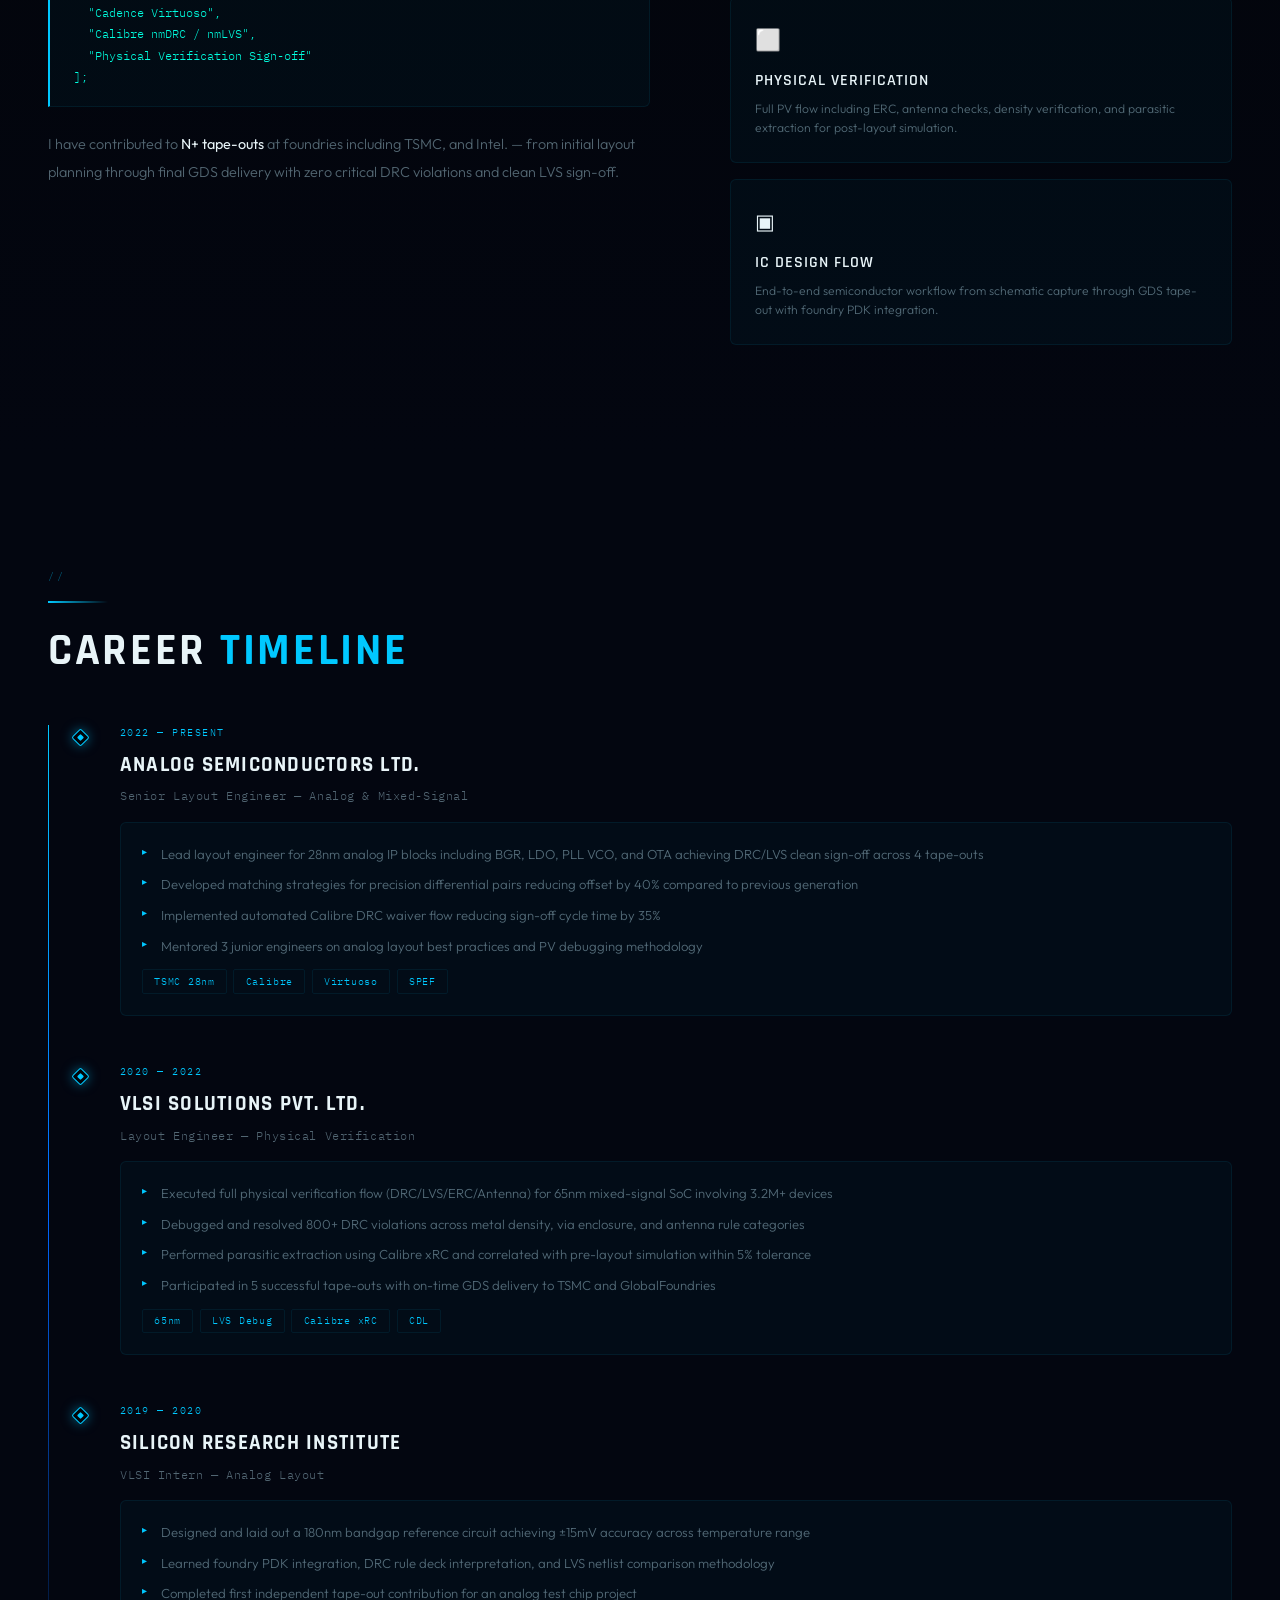
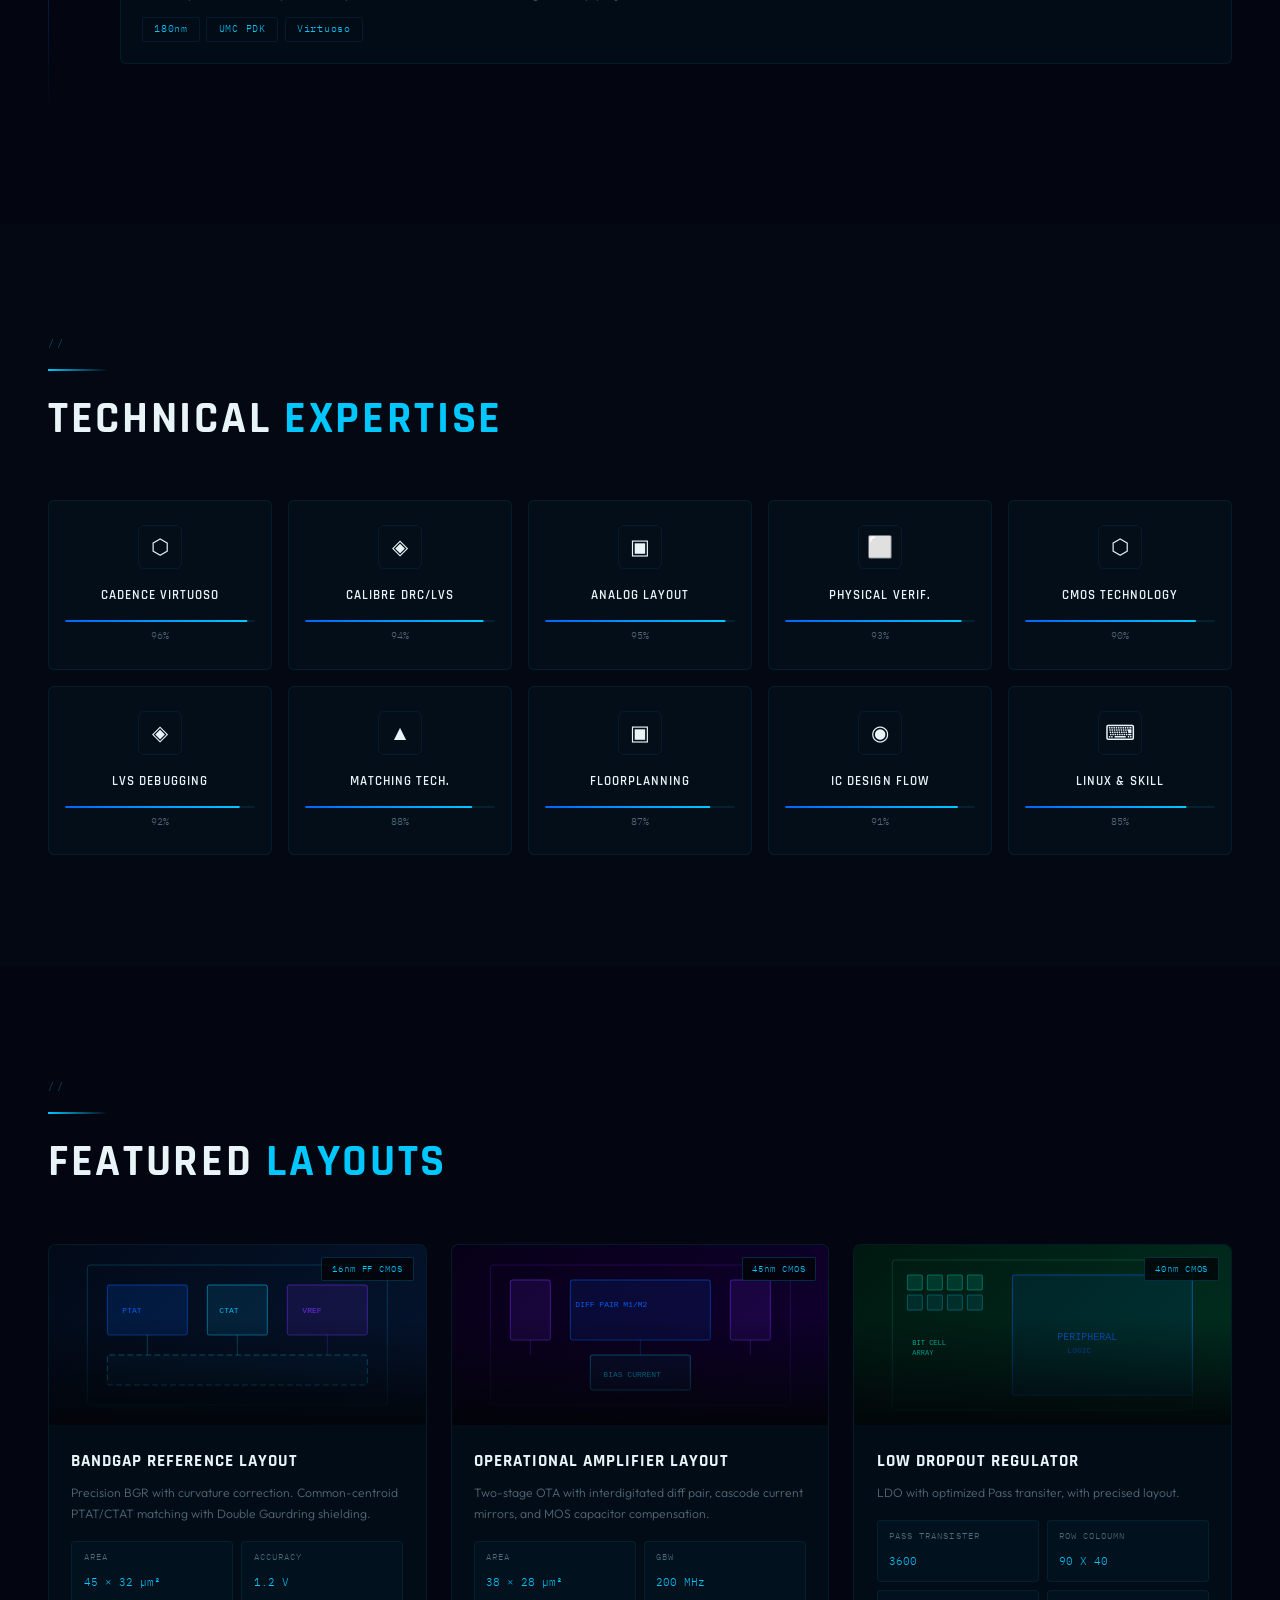
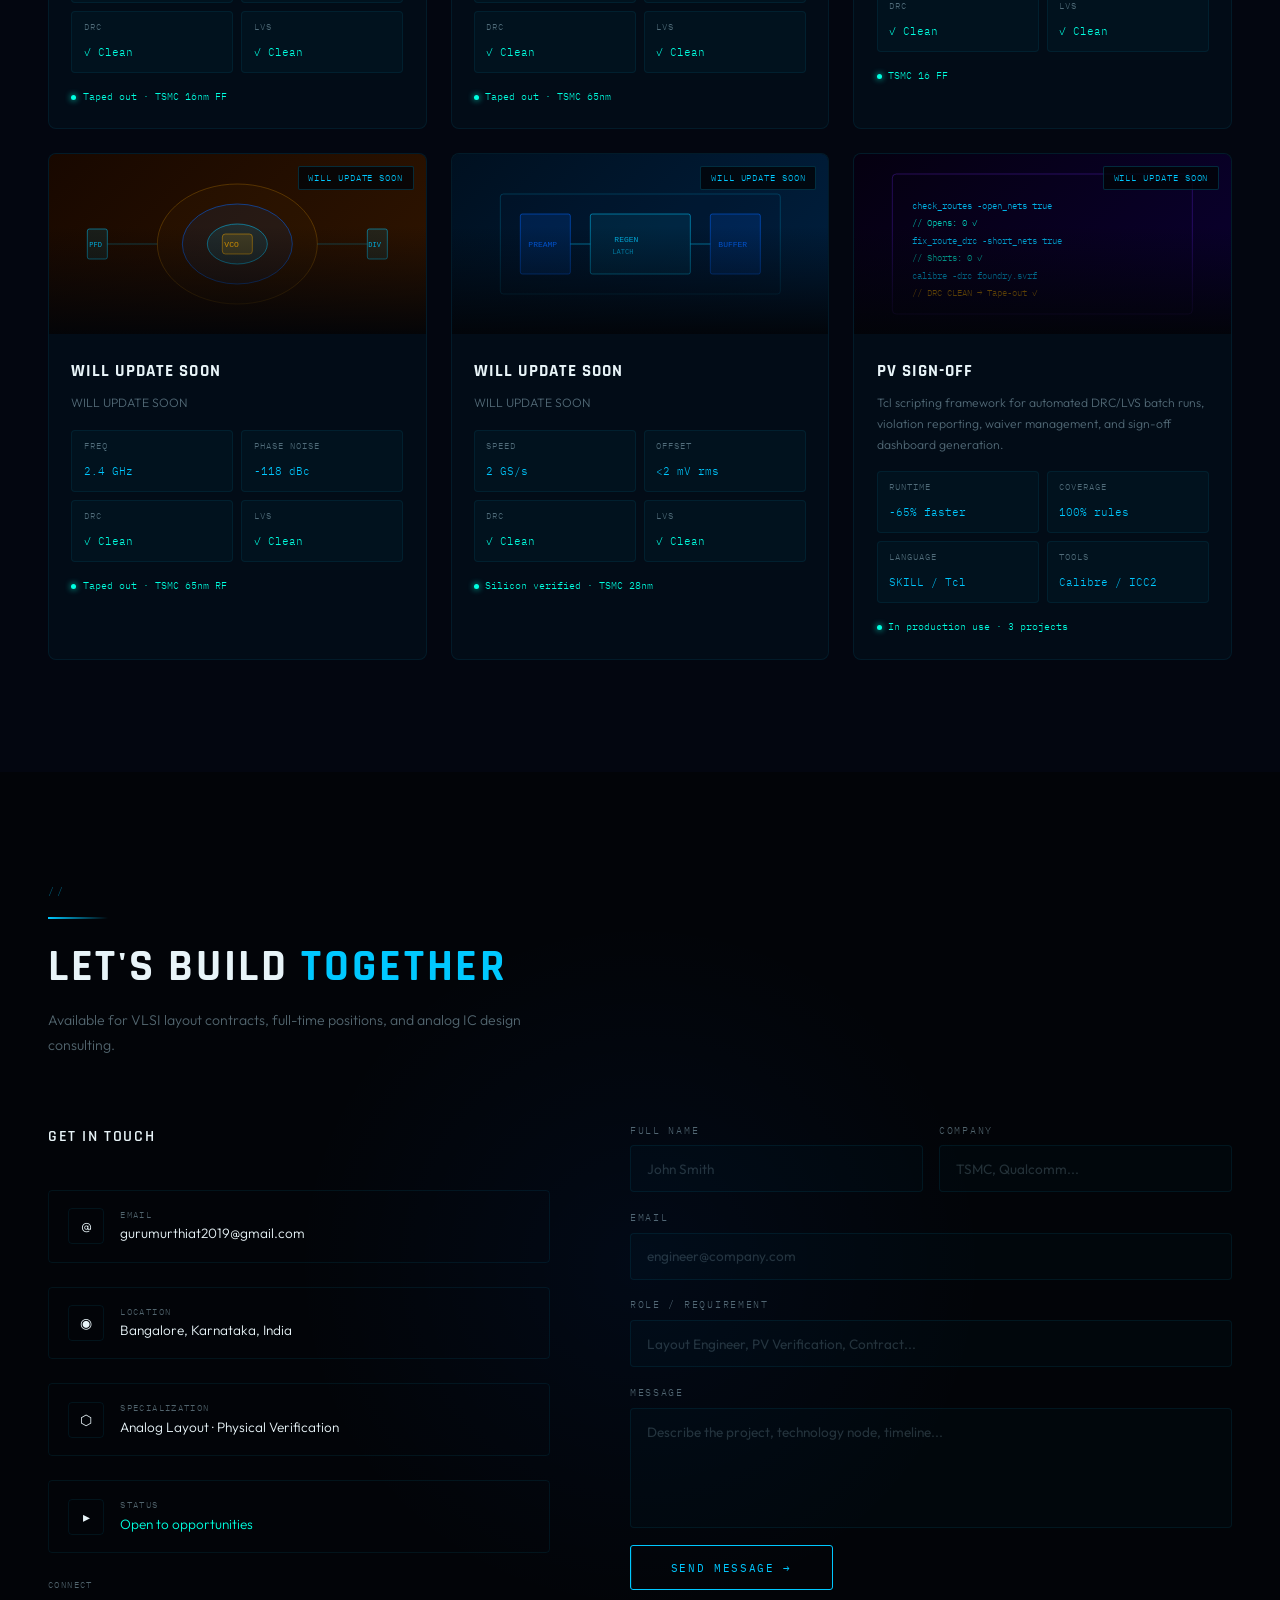
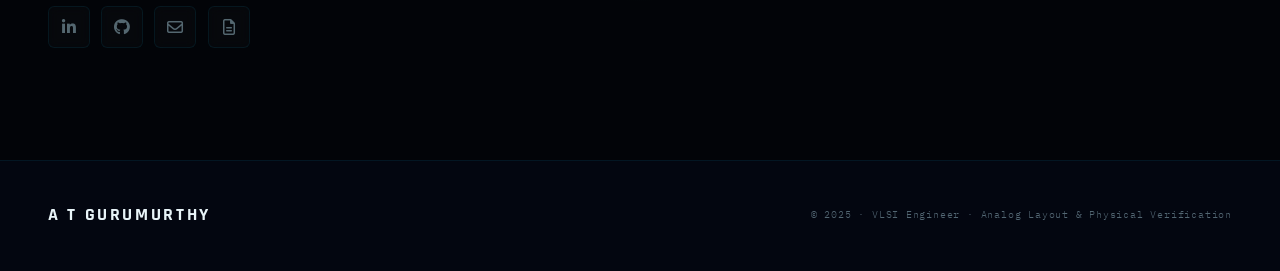
==== commit c8c0622f: "Update meta" ====
--- a/index.html
+++ b/index.html
@@ -4,6 +4,25 @@
 <meta charset="UTF-8"/>
 <meta name="viewport" content="width=device-width,initial-scale=1.0"/>
 <meta name="description" content="VLSI Engineer specializing in Analog Layout Design and Physical Verification"/>
+<meta name="description" content="A T Gurumurty — VLSI Engineer specializing in 
+Analog Layout Design and Physical Verification. Cadence Virtuoso, Calibre 
+DRC/LVS, 16nm ff, 45nm CMOS, Handson experience."/>
+<meta name="keywords" content="VLSI Engineer, Analog Layout, Physical 
+Verification, DRC LVS, Cadence Virtuoso, Calibre, CMOS, Tapeout, 
+Bangalore"/>
+<meta name="author" content=" A T Gurumurthy"/>
+<meta name="robots" content="index, follow"/>
+<meta property="og:title" content="A T Gurumurthy — VLSI Engineer Portfolio"/>
+<meta property="og:description" content="Analog Layout & Physical 
+Verification Specialist."/>
+<meta property="og:url" content="https://Gurumurthy2001.github.io"/>
+<meta property="og:type" content="website"/>
+<meta name="twitter:card" content="summary"/>
+<meta name="twitter:title" content="A T Gurumurthy — VLSI Engineer"/>
+<meta name="twitter:description" content="Analog Layout & PV Specialist"/>
+<link rel="canonical" href="https://Gurumurthy2001.github.io"/>
+
+
 <title>A T Gurumurthy  — VLSI Engineer | Analog Layout & PV Engineer</title>
 <link rel="preconnect" href="https://fonts.googleapis.com"/>
 <link href="https://fonts.googleapis.com/css2?family=Rajdhani:wght@300;400;500;600;700&family=IBM+Plex+Mono:wght@300;400;500&family=Outfit:wght@200;300;400;500&display=swap" rel="stylesheet"/>
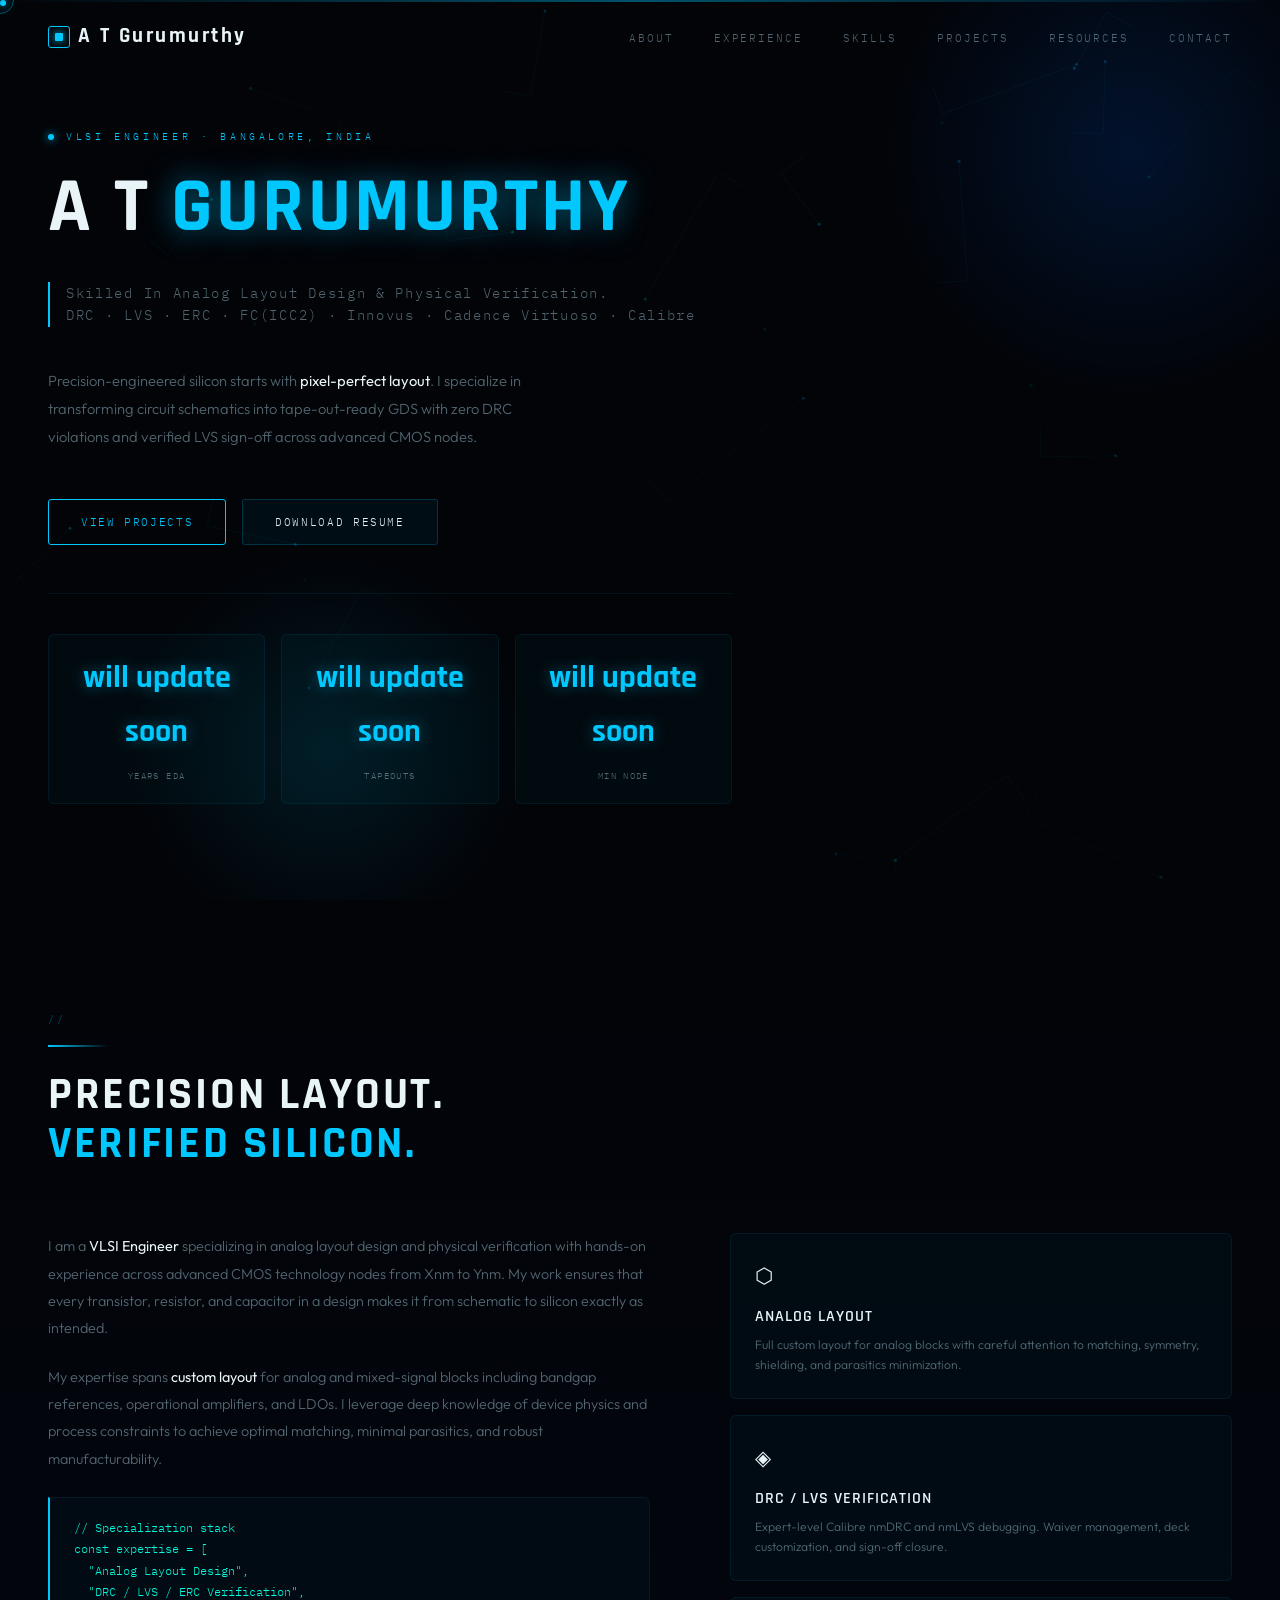
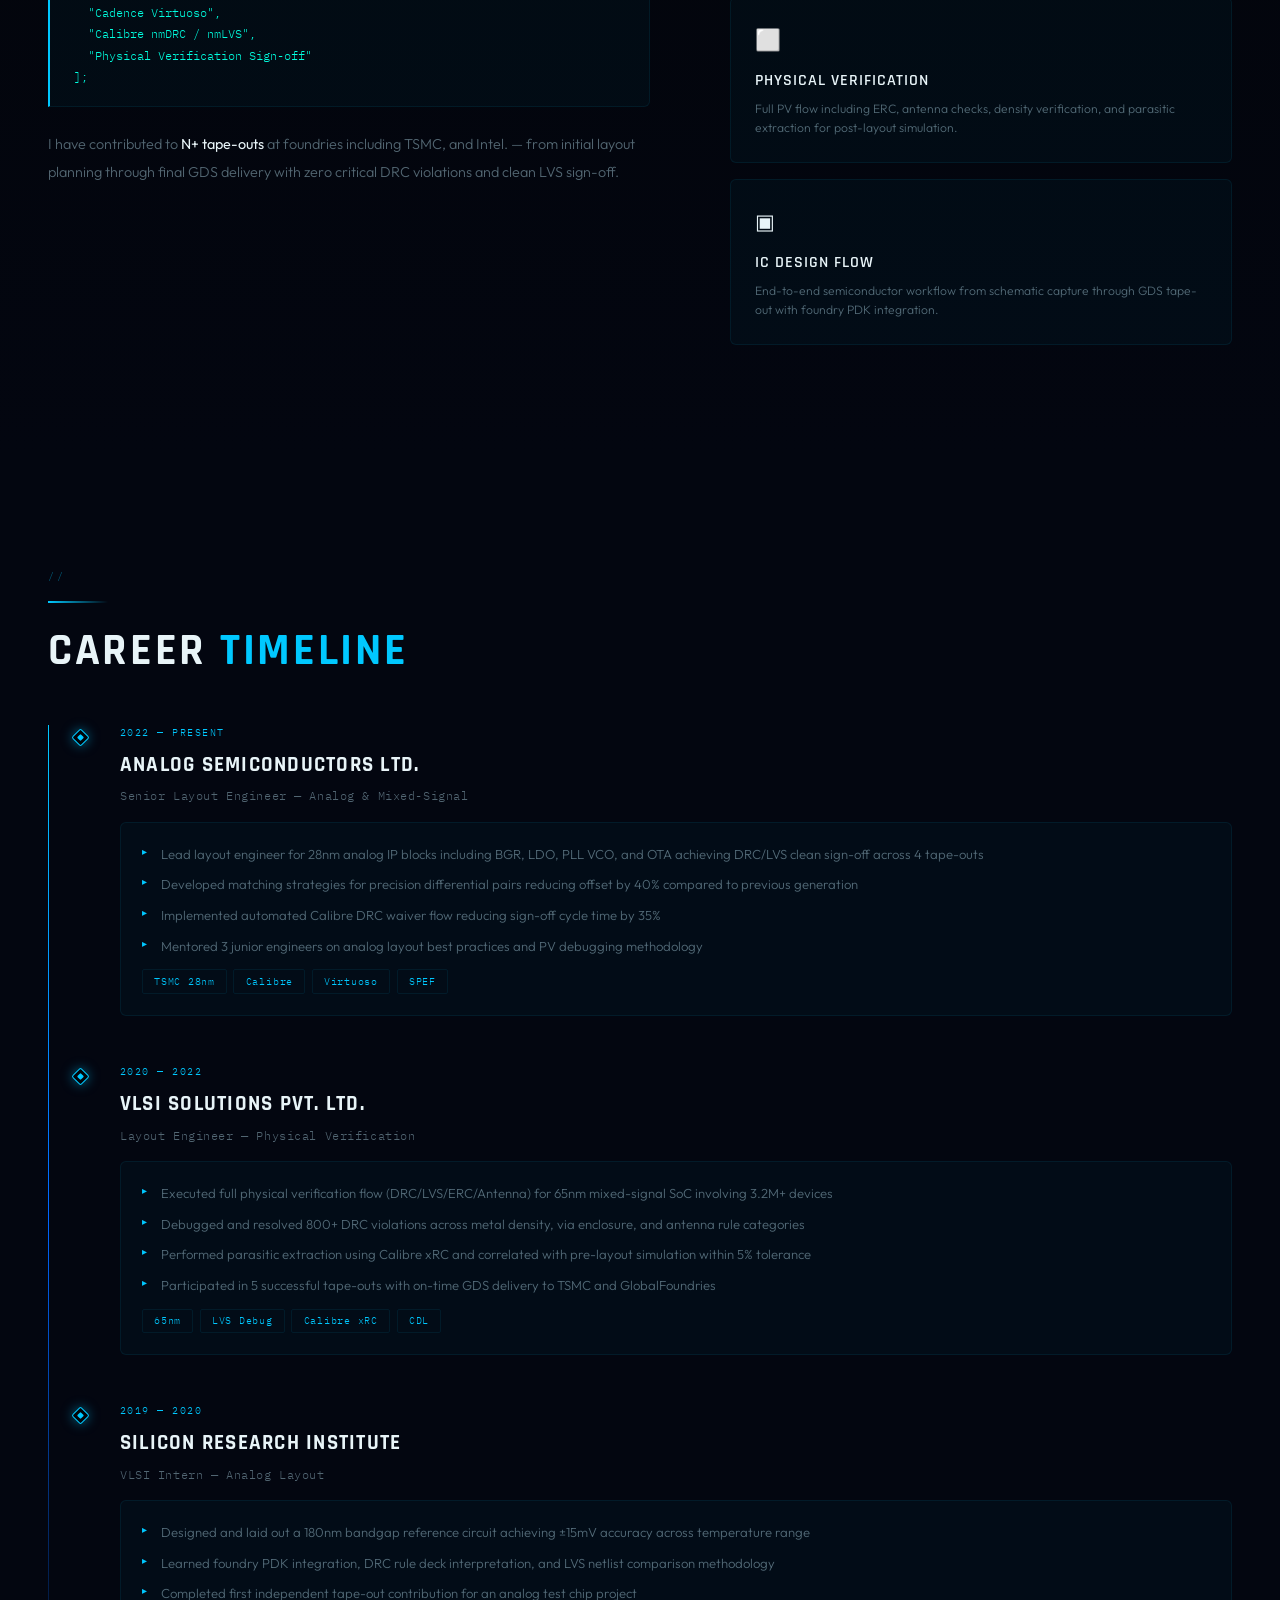
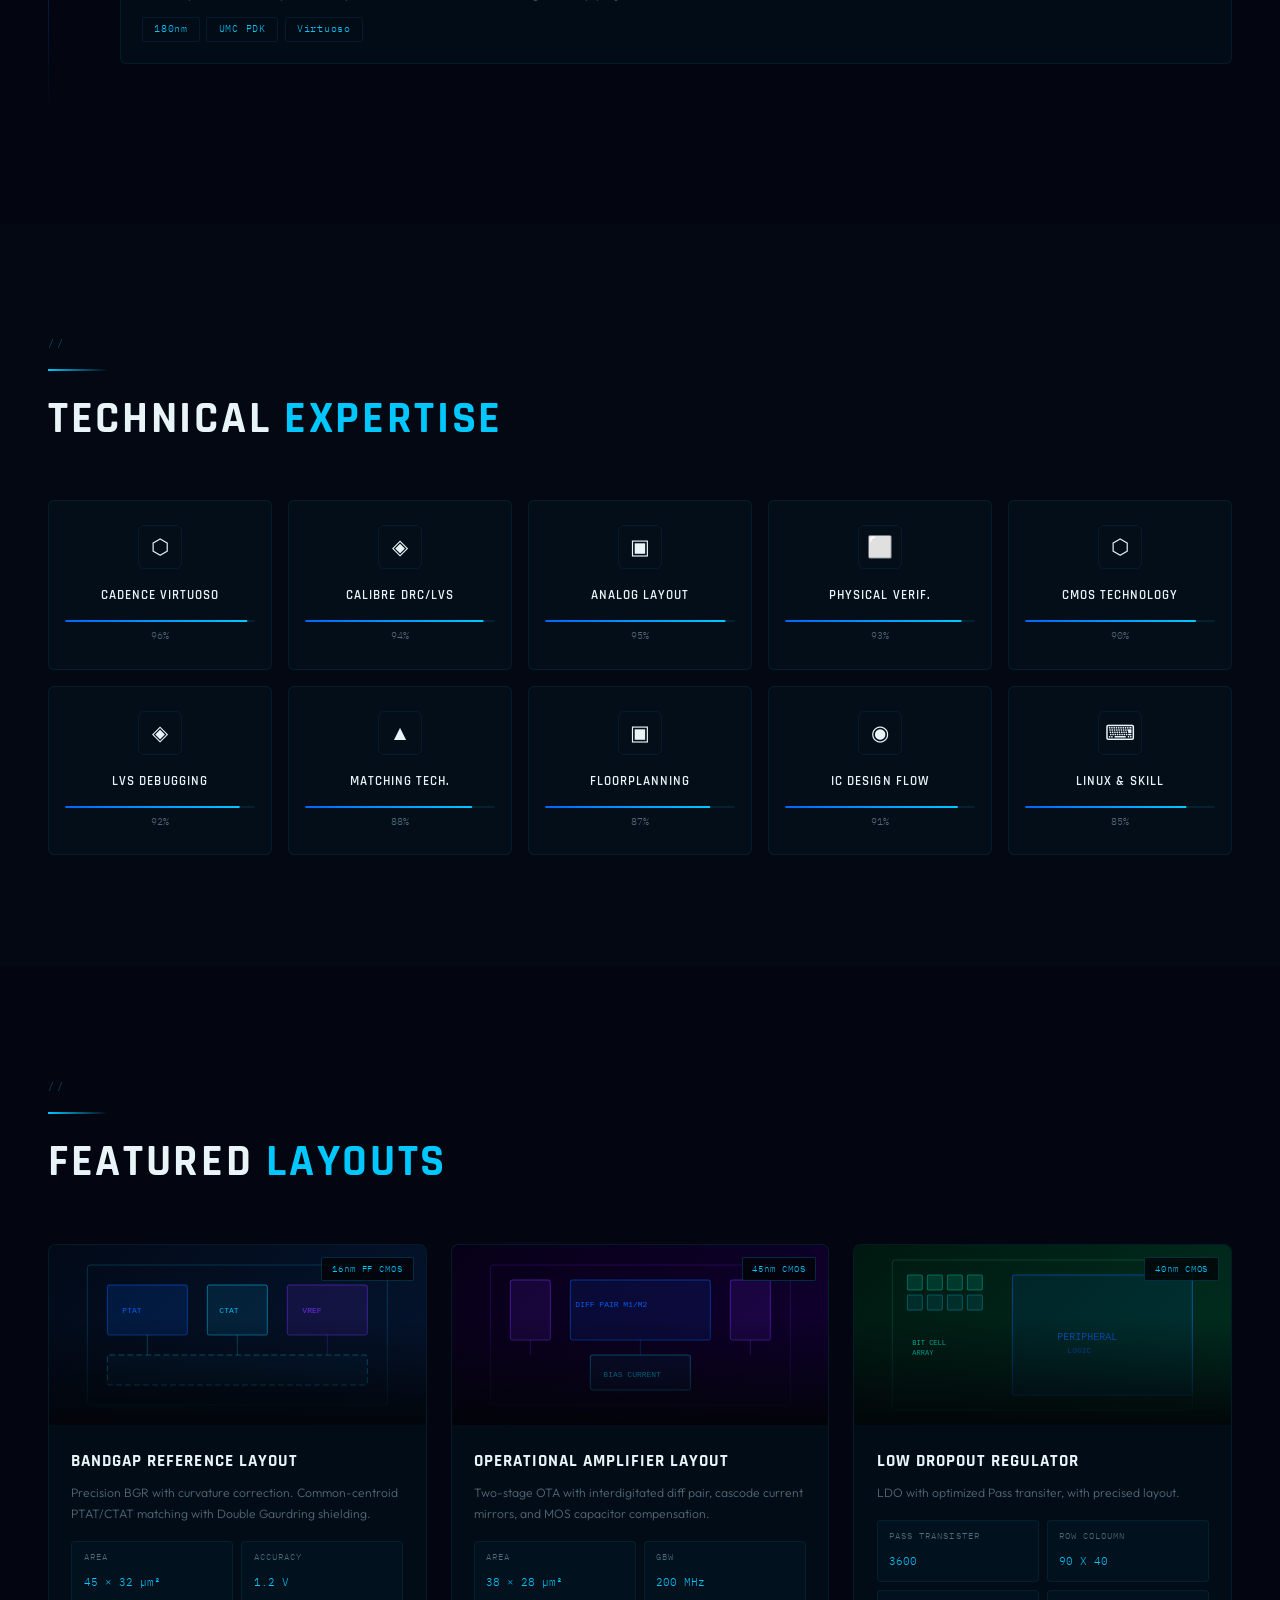
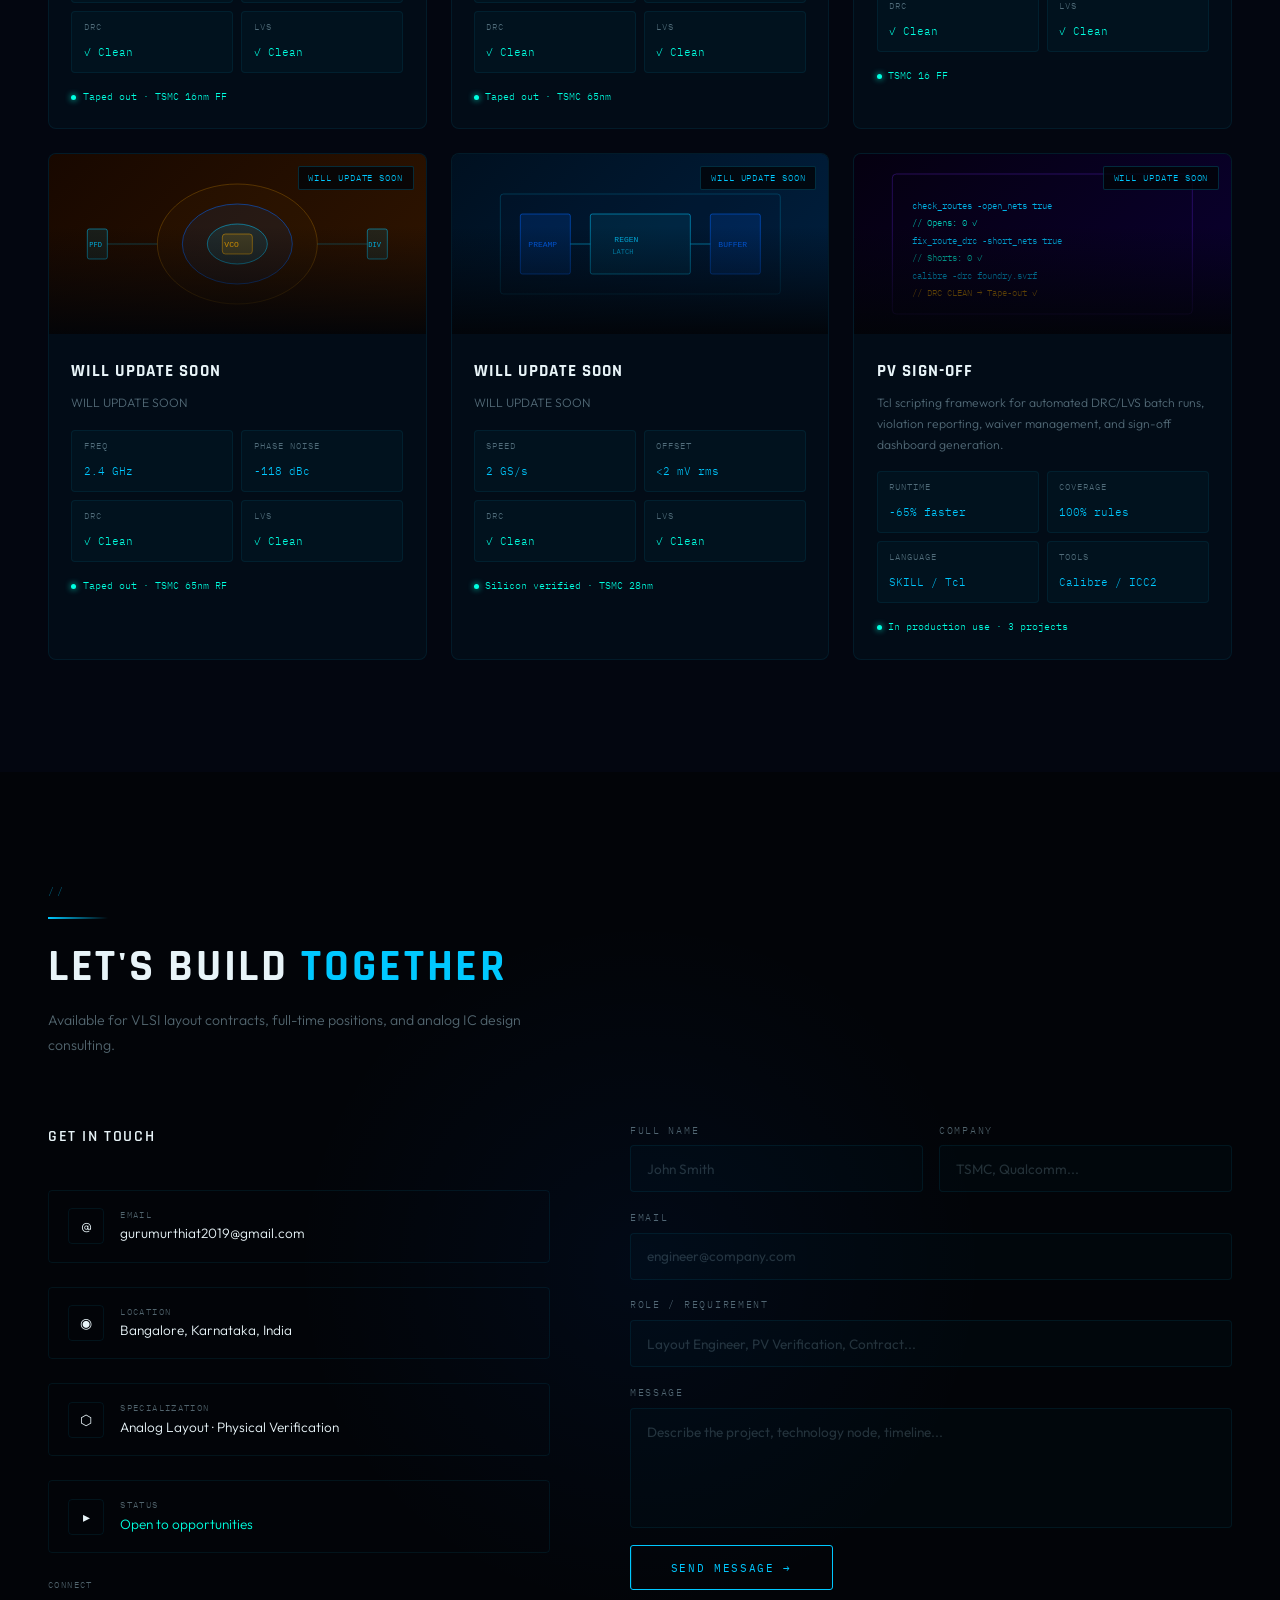
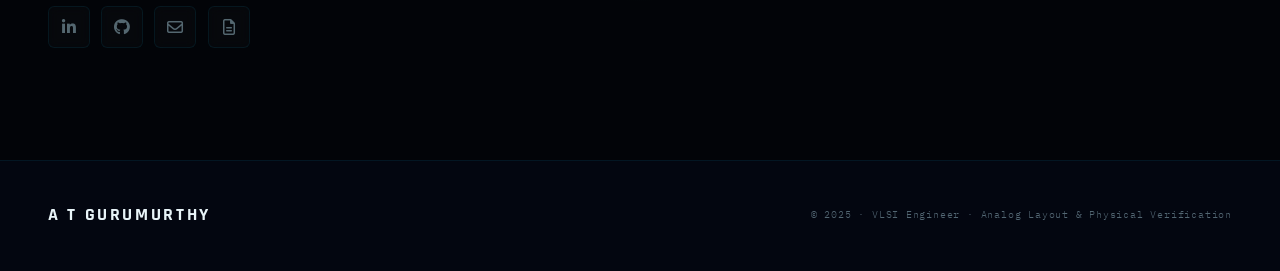
==== commit 8b098755: "Update linkdn url" ====
--- a/index.html
+++ b/index.html
@@ -802,7 +802,7 @@
           <div class="social-row">
 
     <!-- LinkedIn -->
-    <a href="https://linkedin.com/in/YOUR_USERNAME"
+    <a href="https://www.linkedin.com/in/gurumurthi-at/"
        target="_blank"
        class="soc-btn"
        title="LinkedIn">
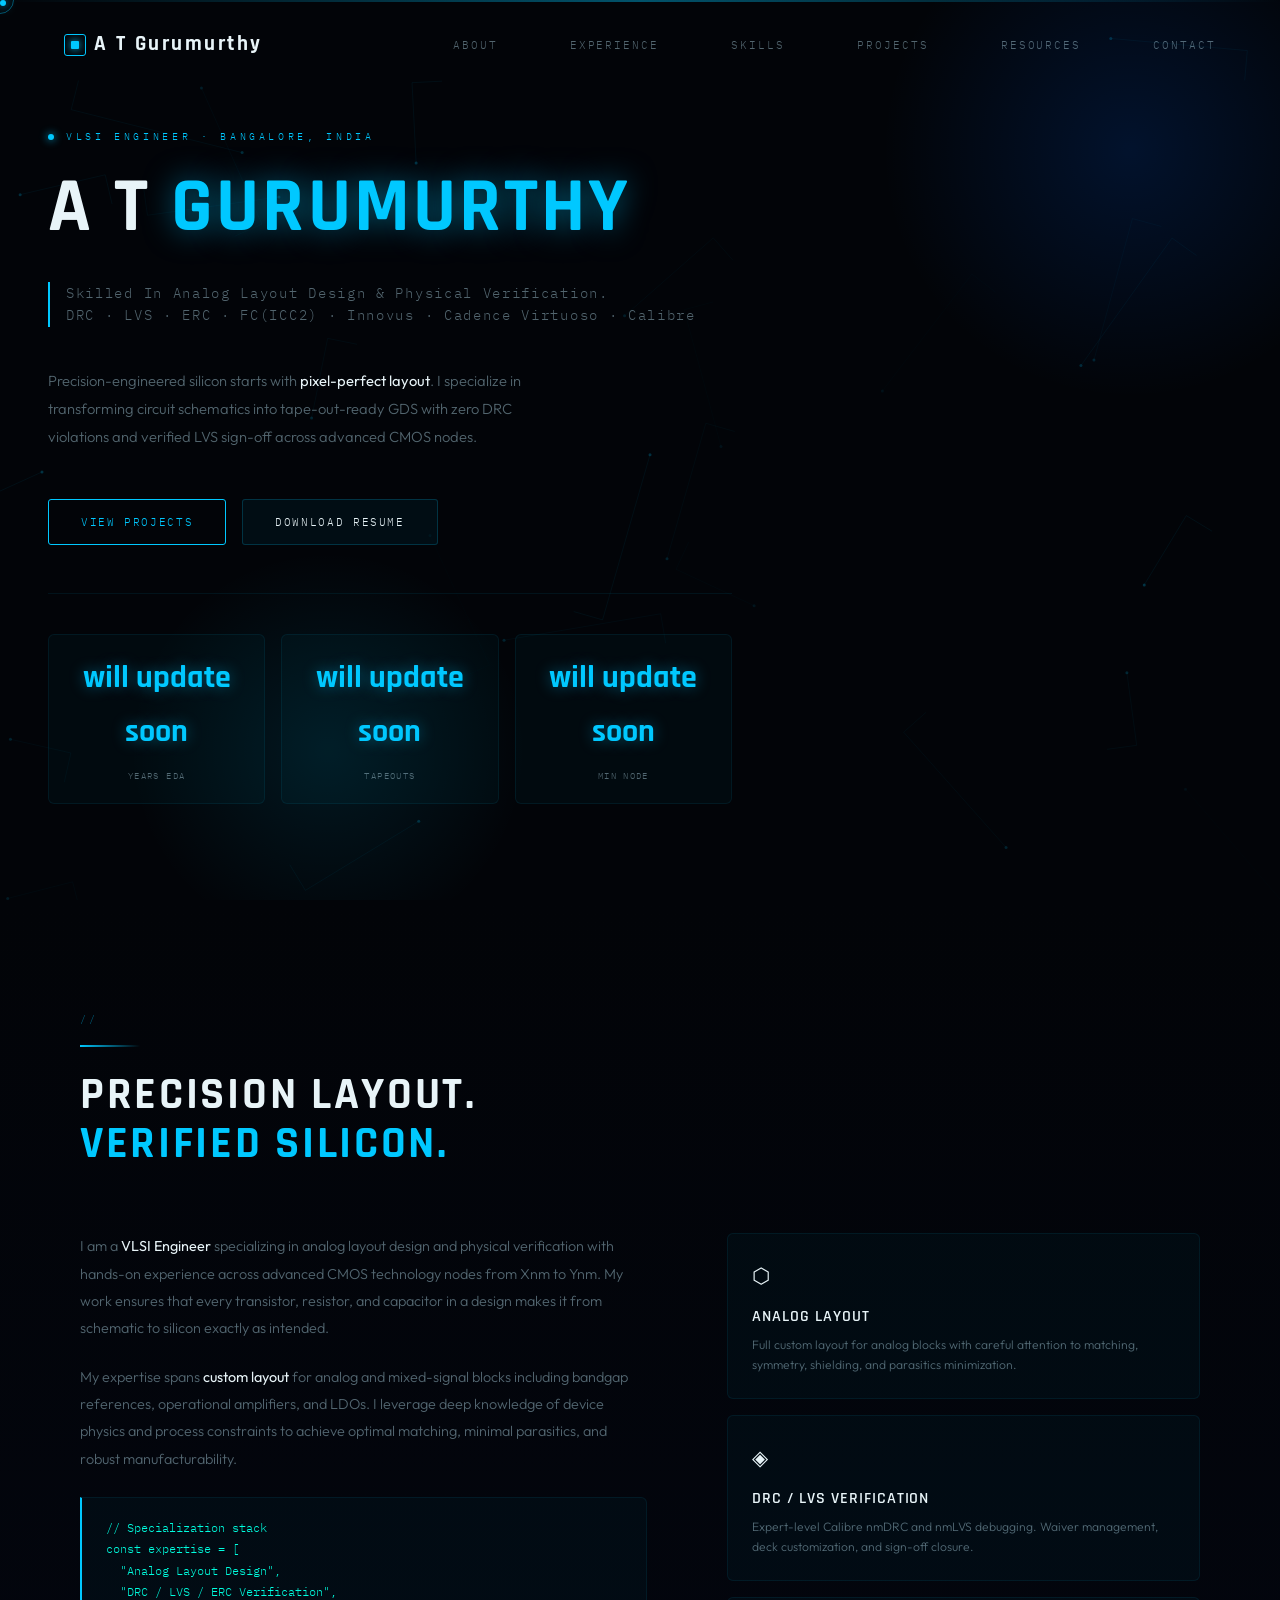
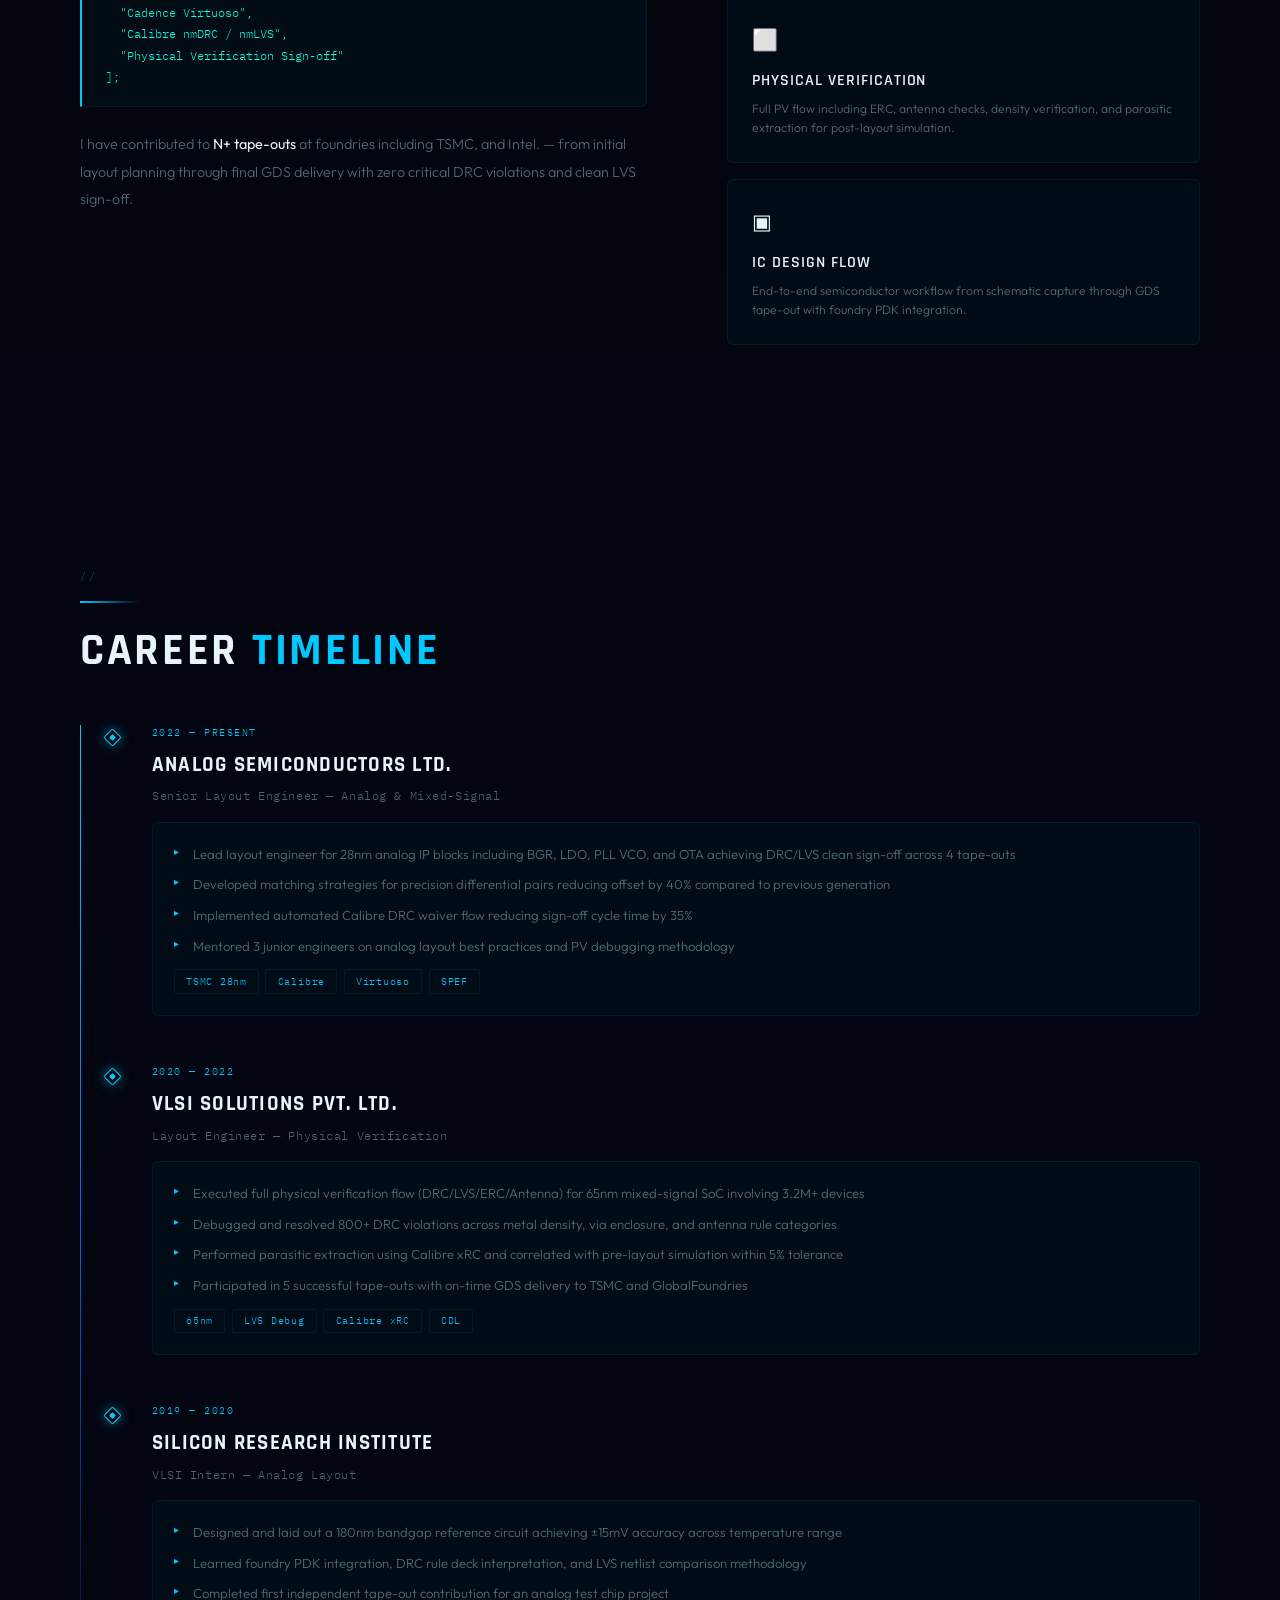
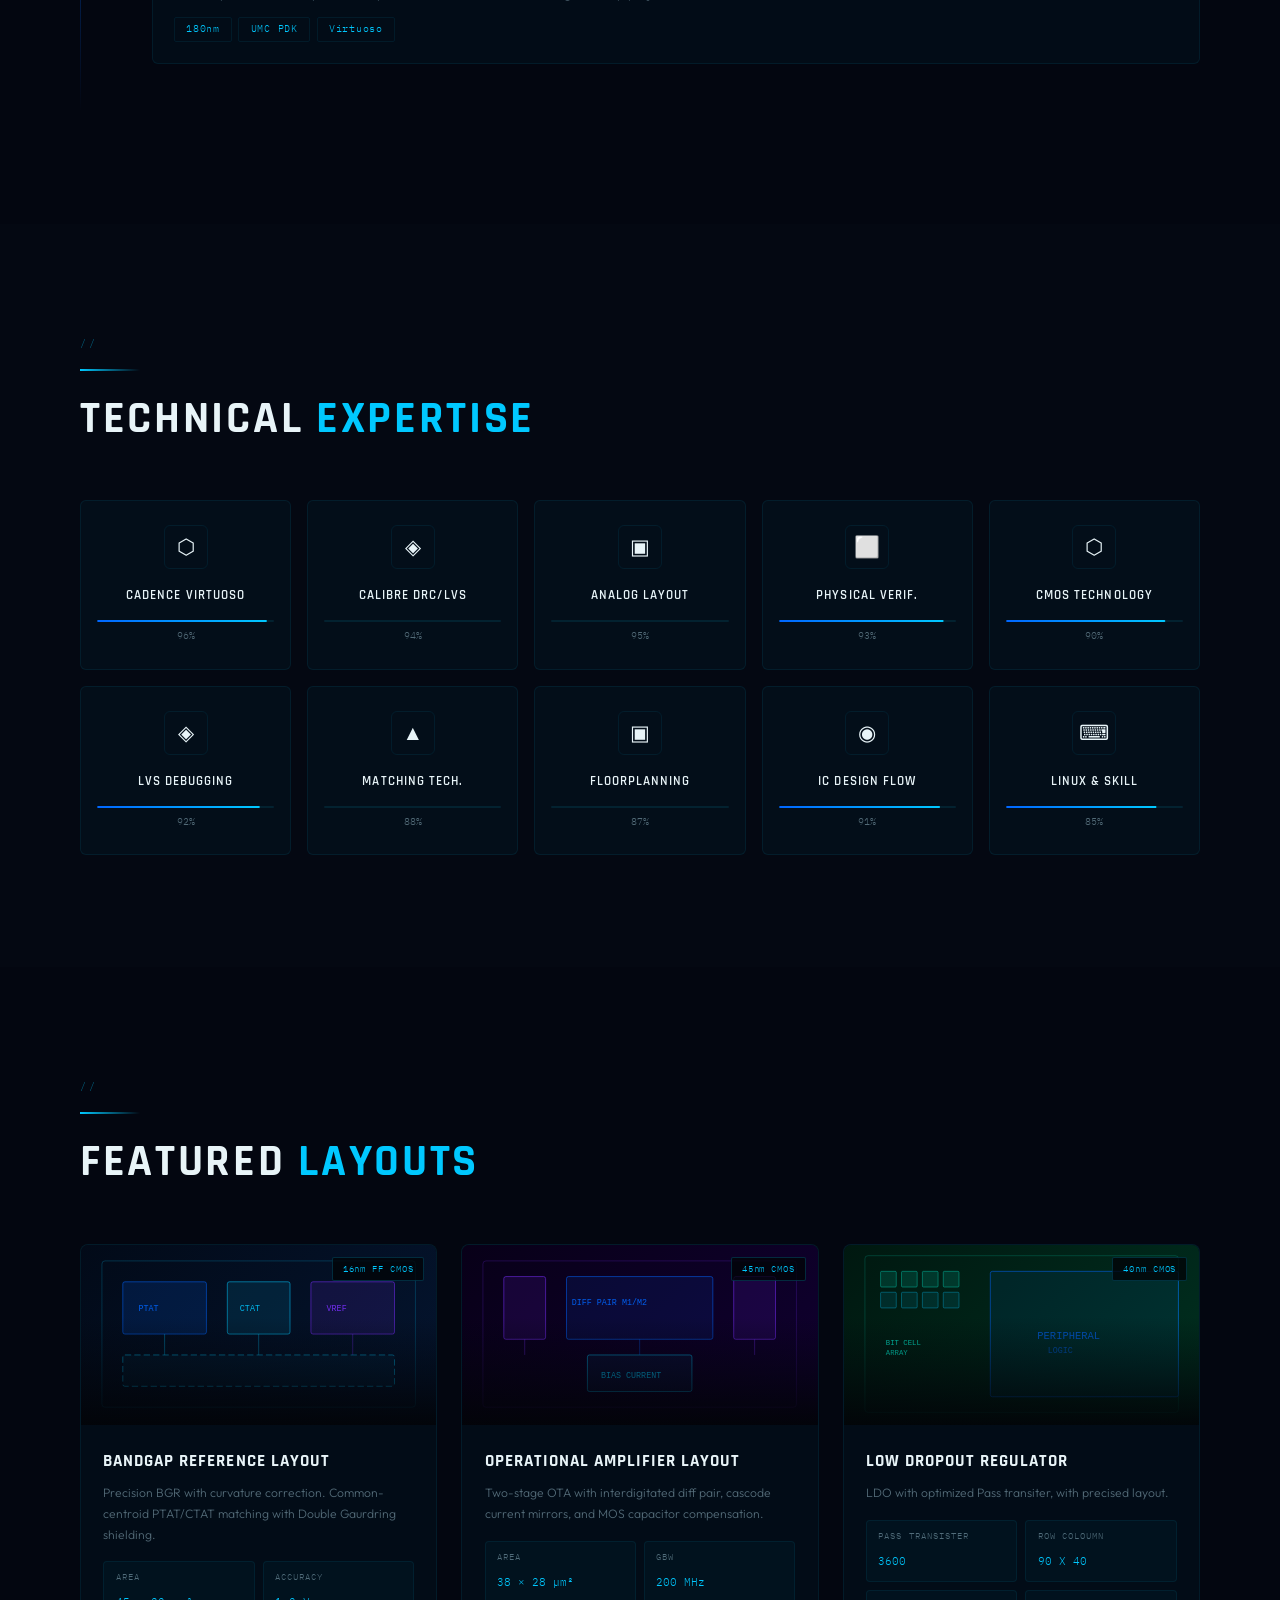
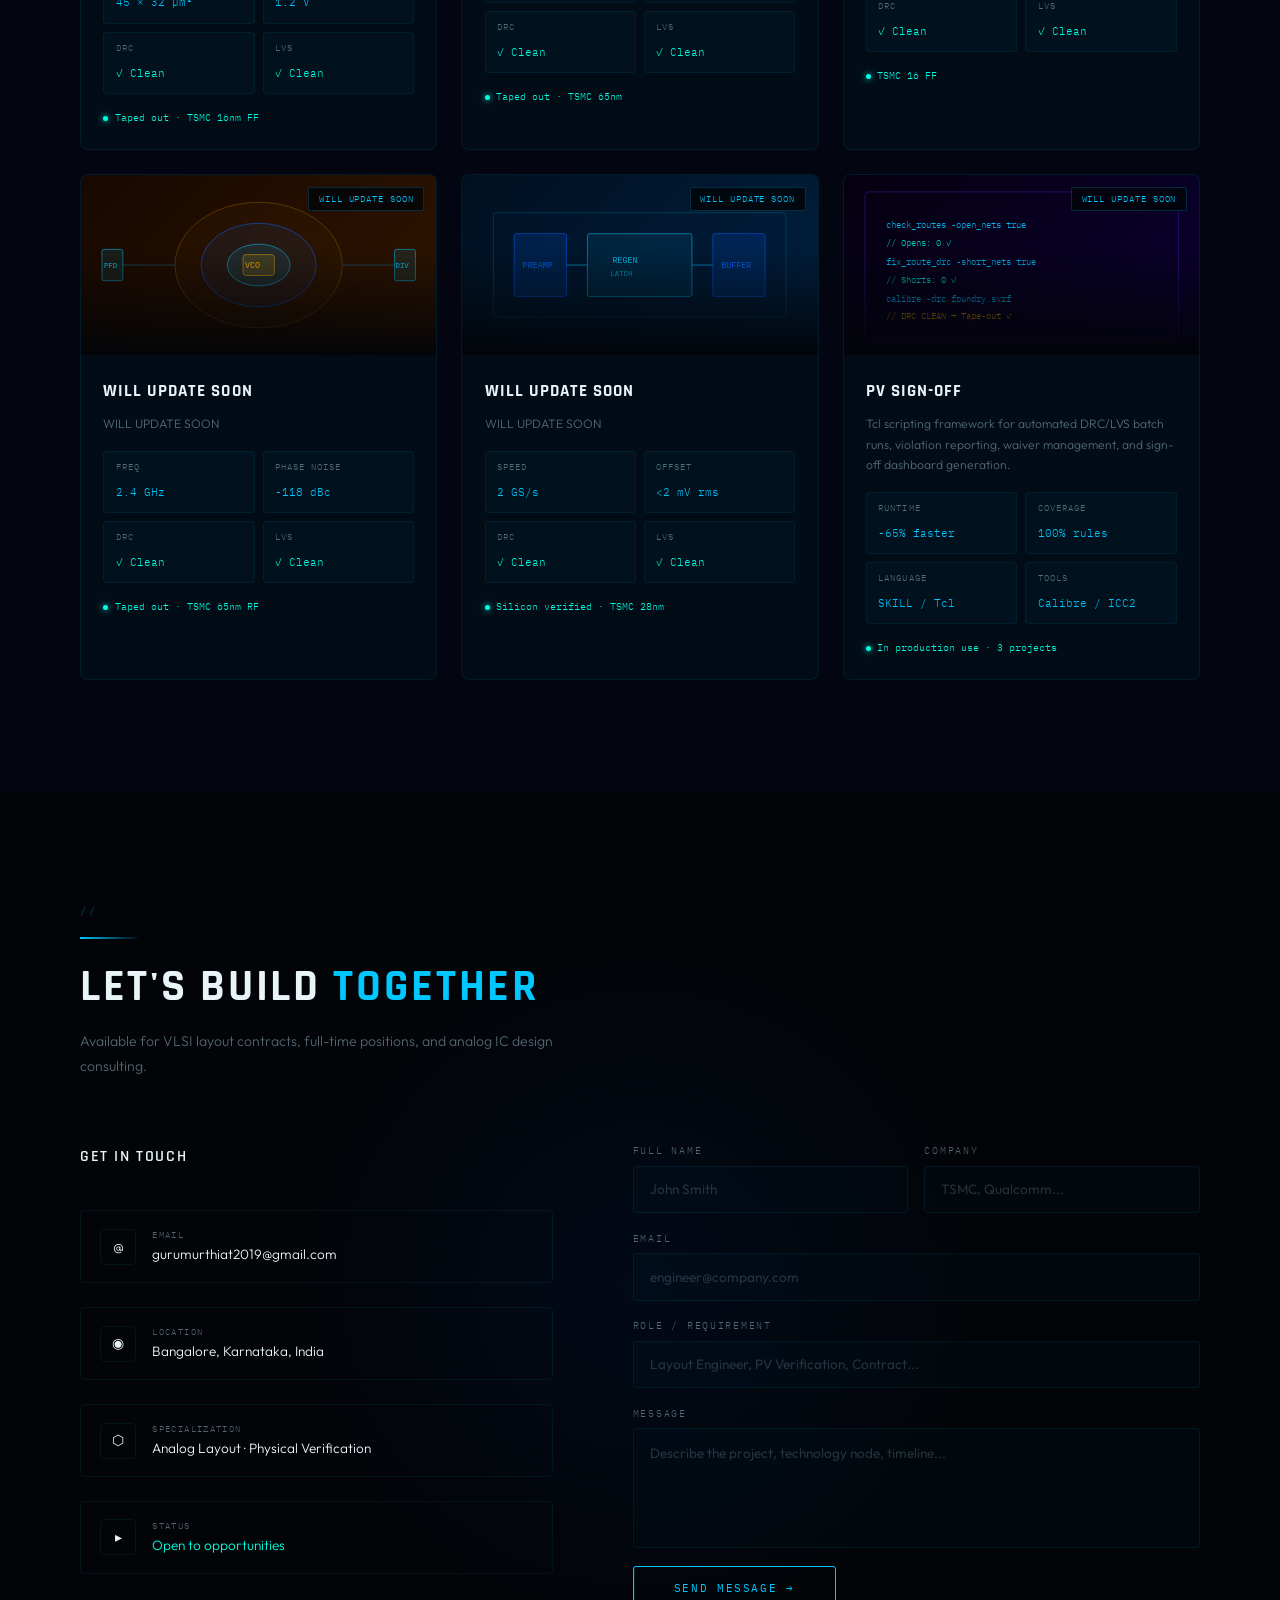
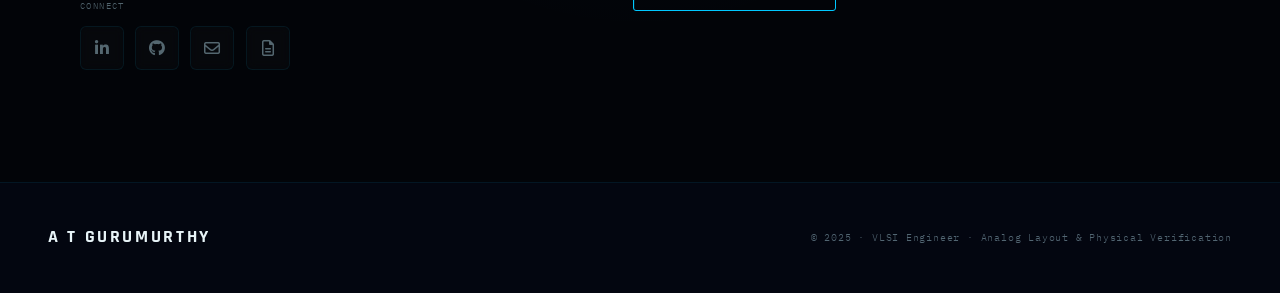
==== commit 7ae12a69: "responsive update" ====
--- a/index.html
+++ b/index.html
@@ -4,25 +4,6 @@
 <meta charset="UTF-8"/>
 <meta name="viewport" content="width=device-width,initial-scale=1.0"/>
 <meta name="description" content="VLSI Engineer specializing in Analog Layout Design and Physical Verification"/>
-<meta name="description" content="A T Gurumurty — VLSI Engineer specializing in 
-Analog Layout Design and Physical Verification. Cadence Virtuoso, Calibre 
-DRC/LVS, 16nm ff, 45nm CMOS, Handson experience."/>
-<meta name="keywords" content="VLSI Engineer, Analog Layout, Physical 
-Verification, DRC LVS, Cadence Virtuoso, Calibre, CMOS, Tapeout, 
-Bangalore"/>
-<meta name="author" content=" A T Gurumurthy"/>
-<meta name="robots" content="index, follow"/>
-<meta property="og:title" content="A T Gurumurthy — VLSI Engineer Portfolio"/>
-<meta property="og:description" content="Analog Layout & Physical 
-Verification Specialist."/>
-<meta property="og:url" content="https://Gurumurthy2001.github.io"/>
-<meta property="og:type" content="website"/>
-<meta name="twitter:card" content="summary"/>
-<meta name="twitter:title" content="A T Gurumurthy — VLSI Engineer"/>
-<meta name="twitter:description" content="Analog Layout & PV Specialist"/>
-<link rel="canonical" href="https://Gurumurthy2001.github.io"/>
-
-
 <title>A T Gurumurthy  — VLSI Engineer | Analog Layout & PV Engineer</title>
 <link rel="preconnect" href="https://fonts.googleapis.com"/>
 <link href="https://fonts.googleapis.com/css2?family=Rajdhani:wght@300;400;500;600;700&family=IBM+Plex+Mono:wght@300;400;500&family=Outfit:wght@200;300;400;500&display=swap" rel="stylesheet"/>
@@ -186,7 +167,69 @@
 
 /* SECTION COMMON */
 section{position:relative;z-index:2;padding:7rem 3rem}
-.container{max-width:1200px;margin:0 auto}
+.container {
+  width: 100%;
+  max-width: 1200px;
+  margin: 0 auto;
+  padding: 0 1.25rem; 
+  box-sizing: border-box;
+}
+
+@media (max-width: 360px) {
+  .container {
+    padding: 0 1rem;
+  }
+}
+
+@media (min-width: 1024px) {
+  .container {
+    padding: 0 2rem;
+  }
+}
+
+/* Prevent horizontal scrolling */
+html, body {
+  overflow-x: hidden;
+  max-width: 100vw;
+  scroll-behavior: smooth;
+}
+
+/* Make all media responsive */
+img, svg, video, iframe {
+  max-width: 100%;
+  height: auto;
+  display: block;
+}
+
+/* Ensure touch targets are finger-friendly */
+a, button, .btn, [role="button"] {
+  min-height: 44px;
+  min-width: 44px;
+  padding: 0.5rem 1rem;
+  display: inline-flex;
+  align-items: center;
+  justify-content: center;
+}
+
+/* Fix flex/grid items on mobile */
+.grid, .cards, .skills-grid {
+  display: grid;
+  grid-template-columns: repeat(auto-fit, minmax(280px, 1fr));
+  gap: 1.5rem;
+}
+
+/* Timeline items should stack on mobile */
+.timeline-item {
+  display: flex;
+  flex-direction: column; /* Stack vertically on mobile */
+  gap: 0.75rem;
+}
+@media (min-width: 768px) {
+  .timeline-item {
+    flex-direction: row; /* Horizontal on desktop */
+  }
+}
+
 .sec-tag{font-family:'IBM Plex Mono',monospace;font-size:0.62rem;letter-spacing:0.3em;text-transform:uppercase;color:var(--cyan);margin-bottom:1rem;display:flex;align-items:center;gap:0.75rem}
 .sec-tag::before{content:'//';opacity:0.5}
 .sec-title{font-family:'Rajdhani',sans-serif;font-size:clamp(2rem,3.5vw,3rem);font-weight:700;text-transform:uppercase;letter-spacing:0.06em;line-height:1.1;margin-bottom:1rem;color:var(--text)}
@@ -802,7 +845,7 @@
           <div class="social-row">
 
     <!-- LinkedIn -->
-    <a href="https://www.linkedin.com/in/gurumurthi-at/"
+    <a href="https://linkedin.com/in/YOUR_USERNAME"
        target="_blank"
        class="soc-btn"
        title="LinkedIn">
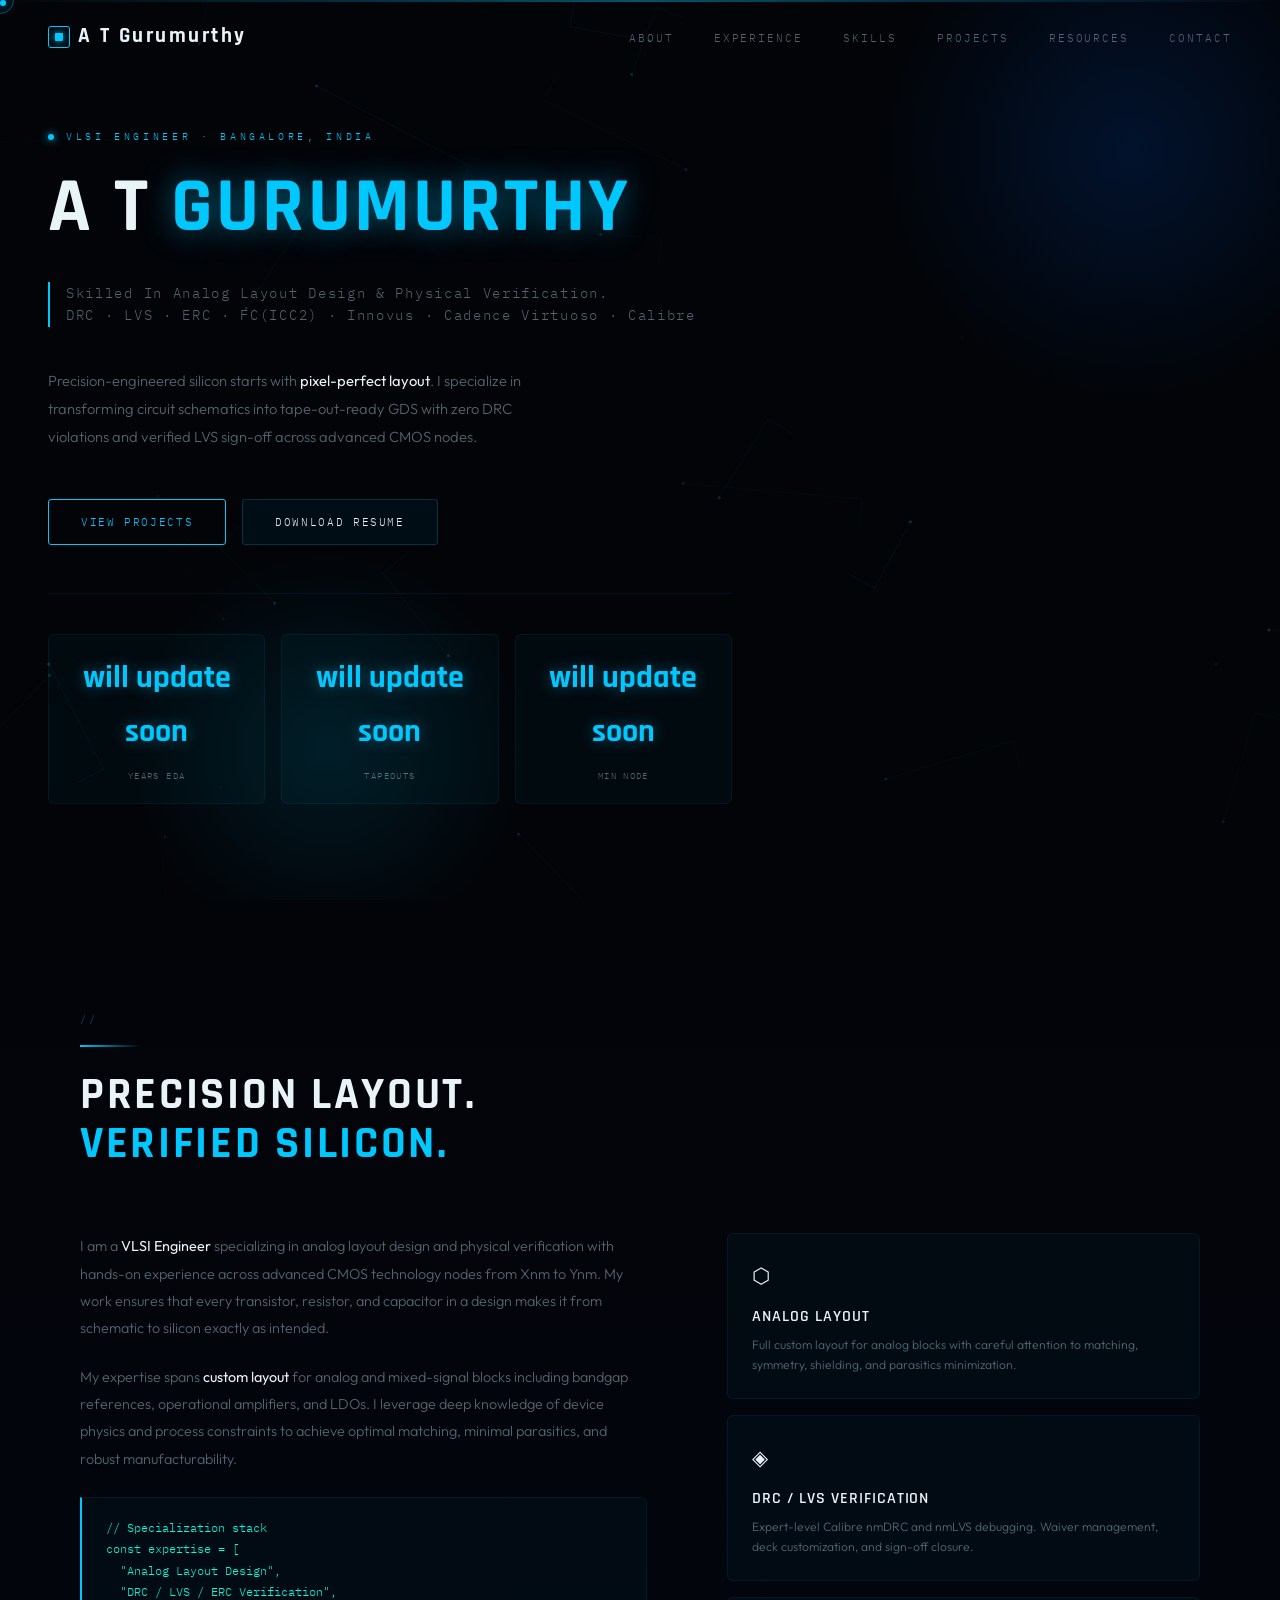
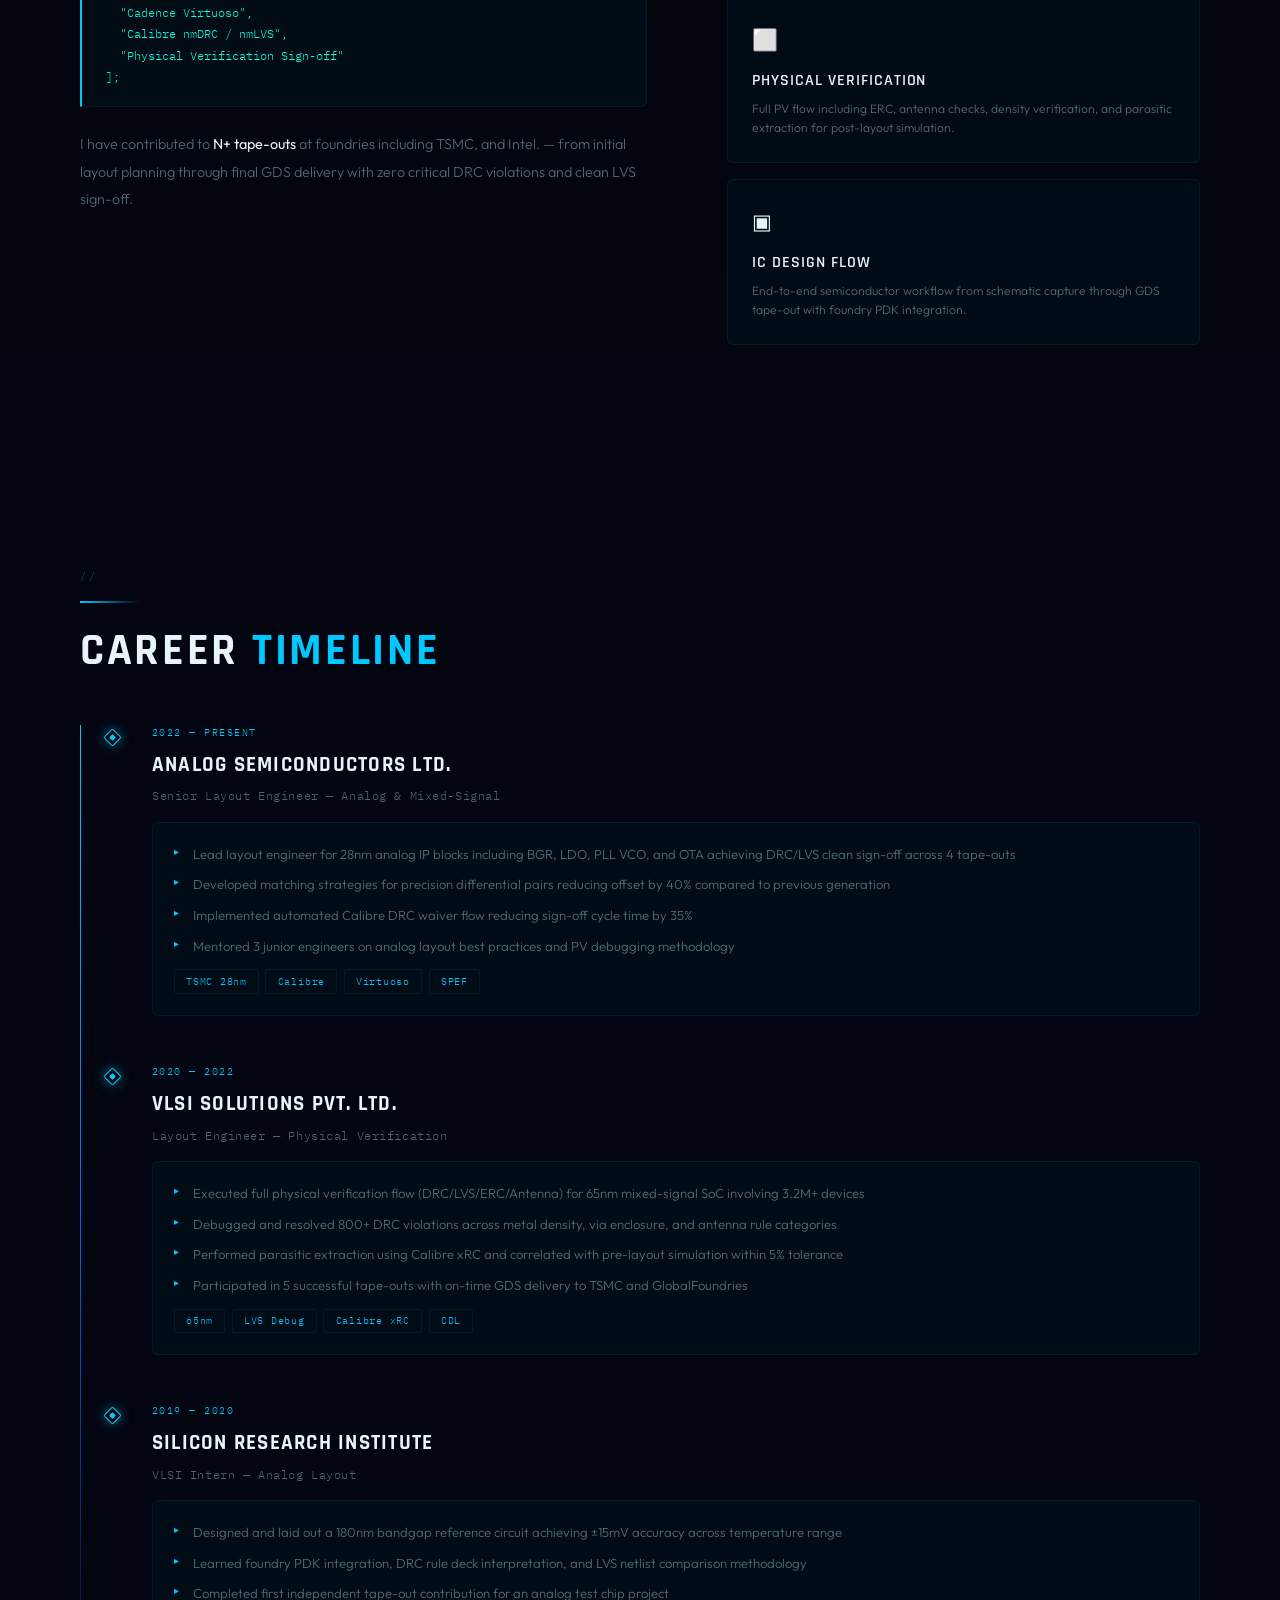
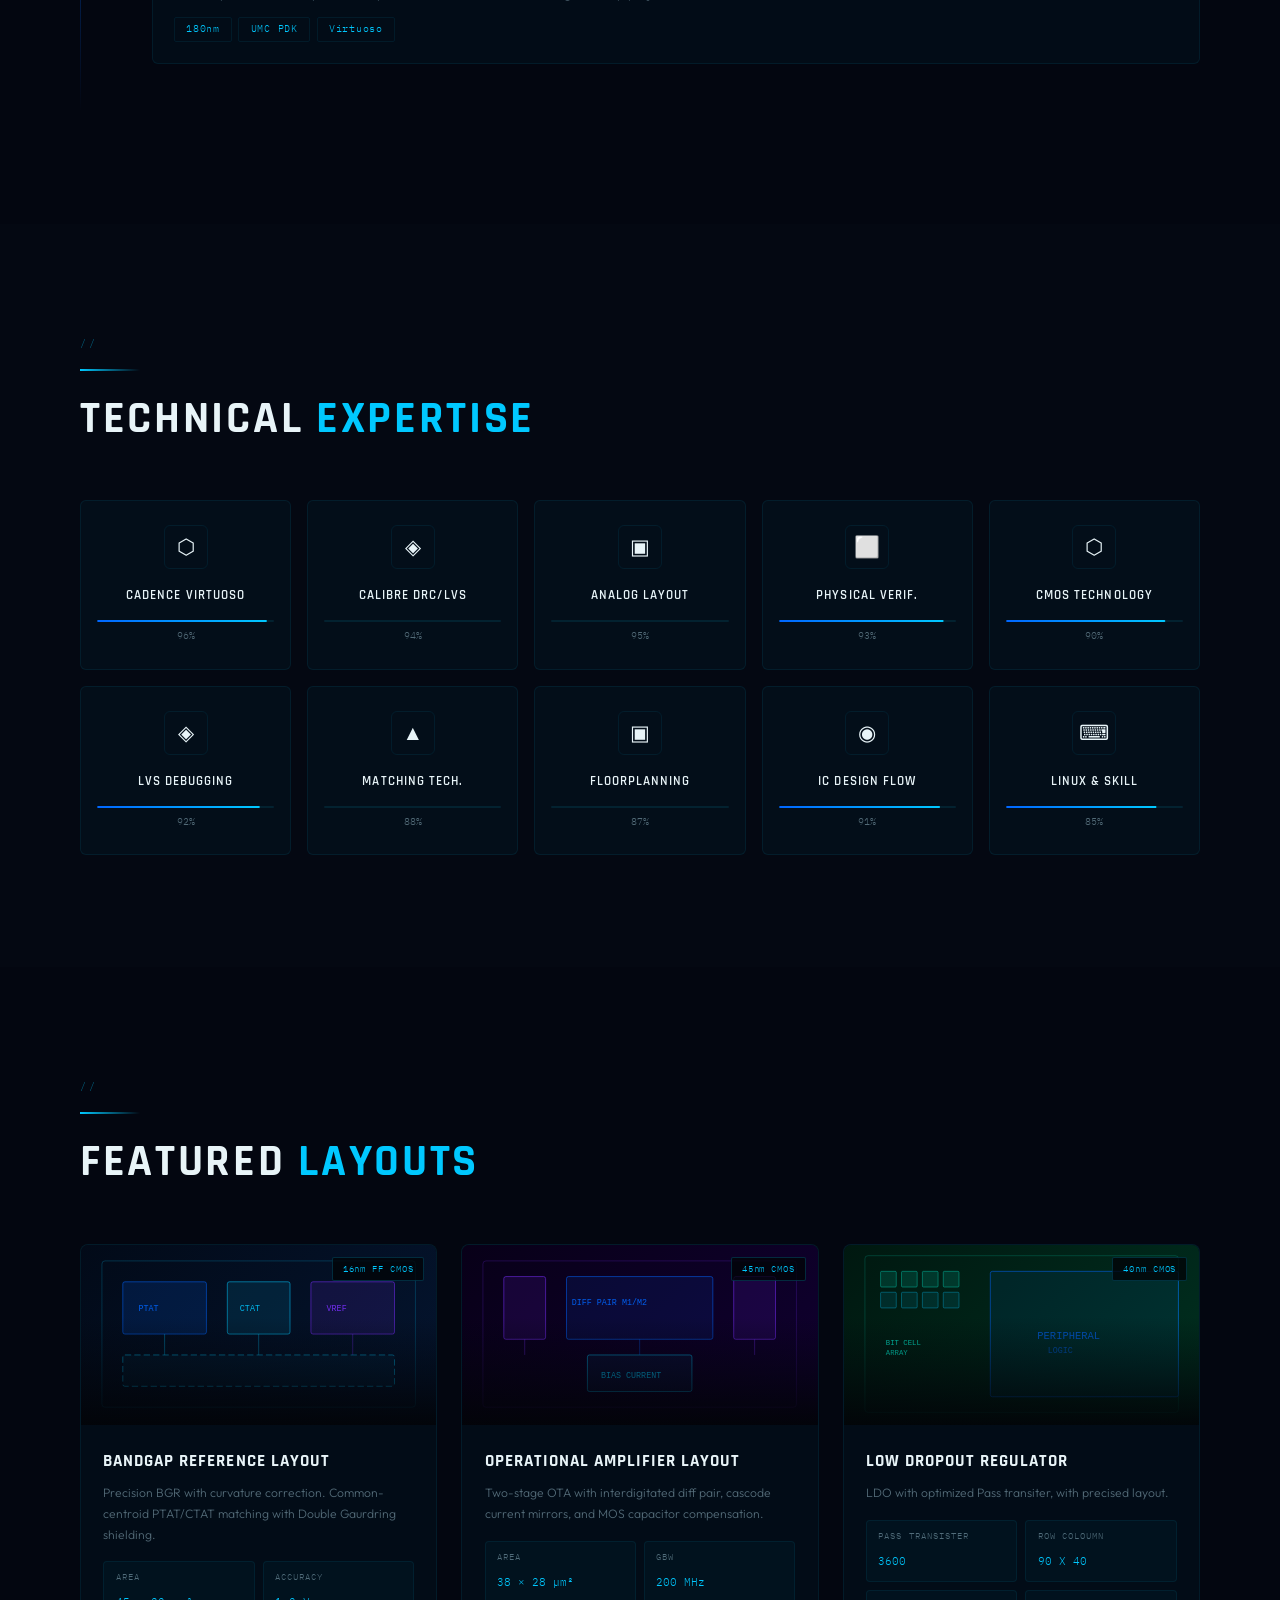
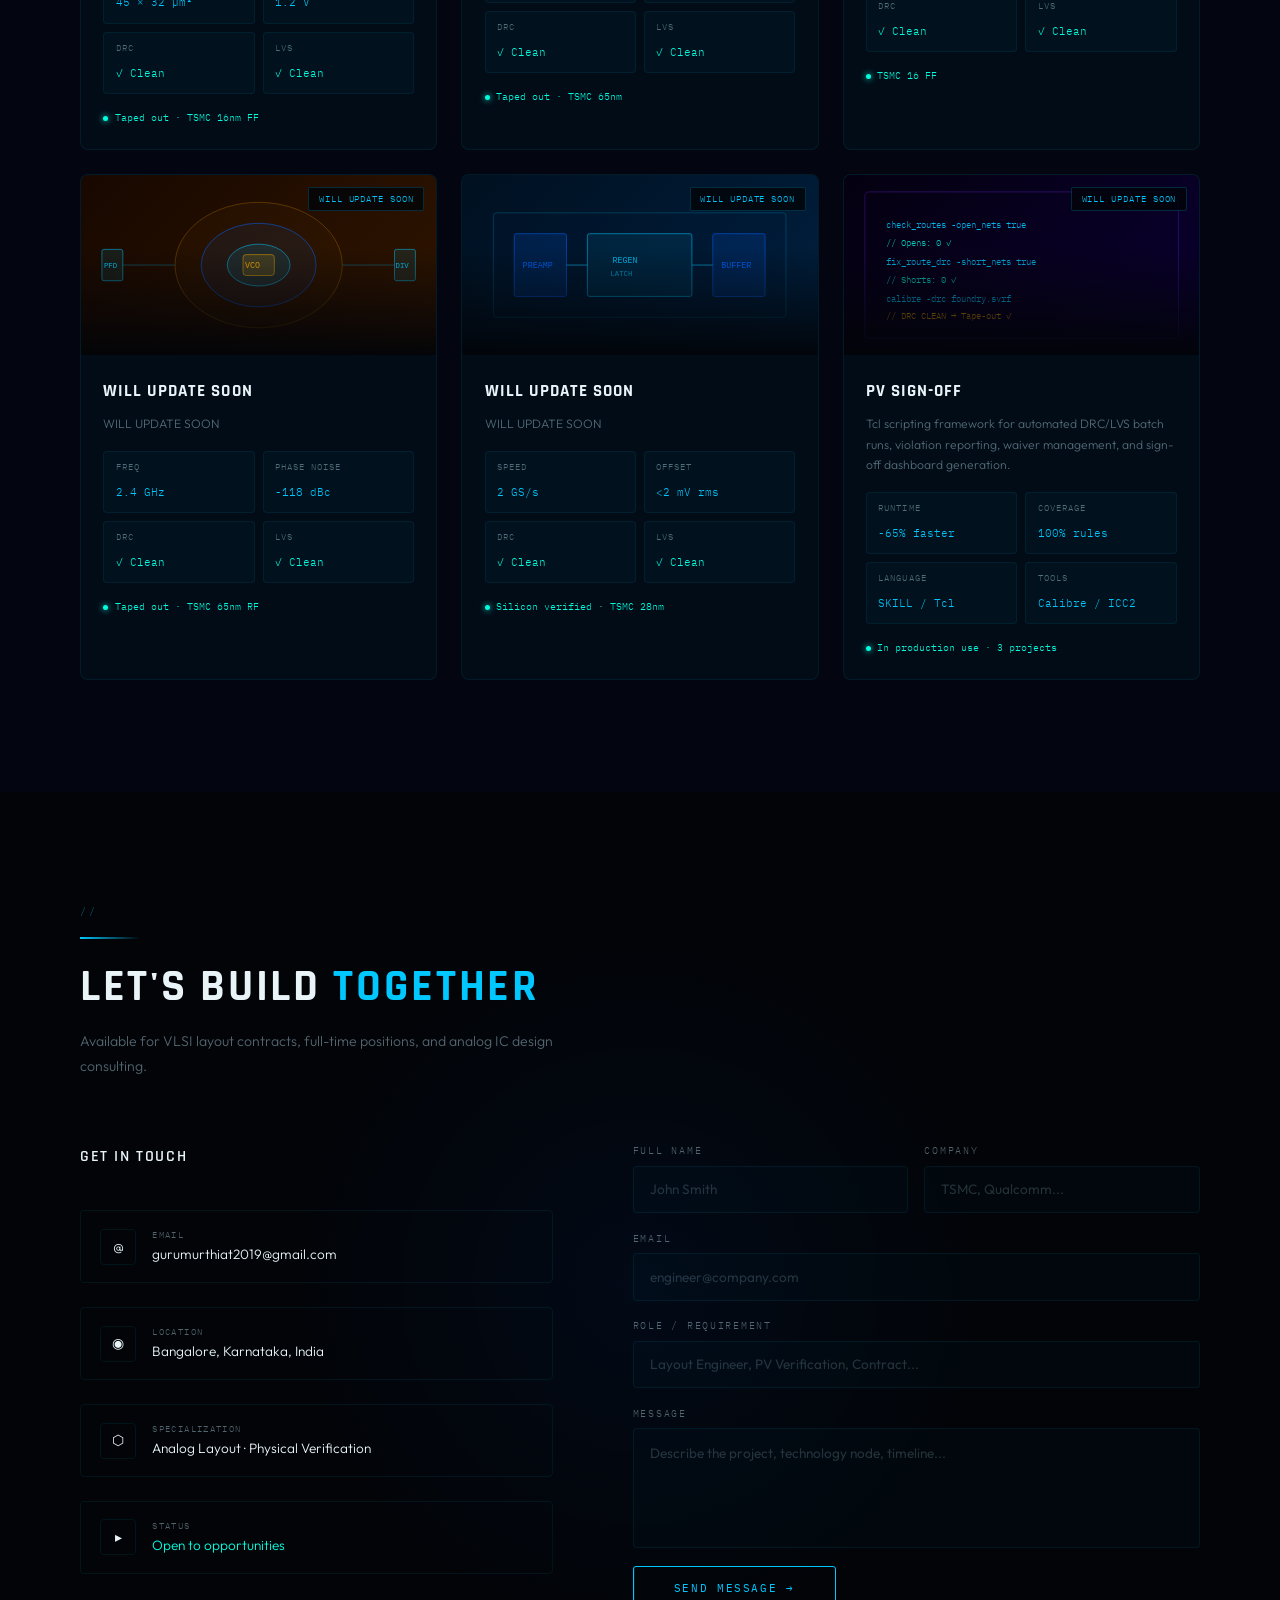
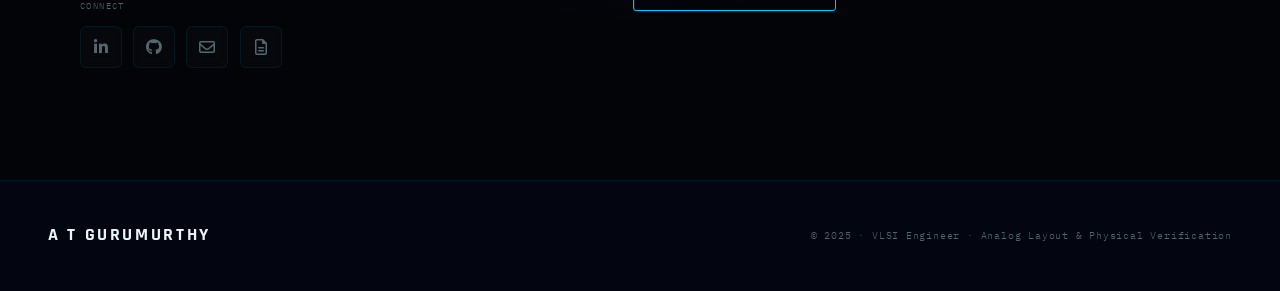
==== commit a4df194c: "mobile veiw" ====
--- a/index.html
+++ b/index.html
@@ -29,7 +29,8 @@
   --glow2:rgba(0,255,224,0.12);
 }
 html{scroll-behavior:smooth}
-body{background:var(--bg);color:var(--text);font-family:'Outfit',sans-serif;font-weight:300;overflow-x:hidden;line-height:1.7;cursor:none}
+body{background:var(--bg);color:var(--text);font-family:'Outfit',sans-serif;font-weight:300;overflow-x:hidden;line-height:1.7}
+@media(hover:hover){body{cursor:none}.btn-primary,.btn-sec,.f-input,.f-textarea,.f-submit,.spec-card,.skill-card,.proj-card{cursor:none}}
 
 /* Cursor */
 #cur{position:fixed;width:6px;height:6px;background:var(--cyan);border-radius:50%;pointer-events:none;z-index:9999;transition:transform 0.1s;mix-blend-mode:screen;box-shadow:0 0 10px var(--cyan)}
@@ -69,36 +70,21 @@
 .nav-dl{font-family:'IBM Plex Mono',monospace;font-size:0.65rem;letter-spacing:0.12em;text-transform:uppercase;padding:0.55rem 1.3rem;border:1px solid var(--cyan);border-radius:3px;color:var(--cyan);text-decoration:none;transition:all 0.3s;position:relative;overflow:hidden}
 .nav-dl::before{content:'';position:absolute;inset:0;background:var(--cyan);transform:translateX(-100%);transition:transform 0.3s;z-index:-1}
 .nav-dl:hover{color:var(--bg);background:var(--cyan)}
-/* Hide hamburger on desktop */
+/* ── Hamburger: hidden on desktop ─────────────────────── */
 .hamburger{
-    display:none;
-}
-
-/* Mobile View */
-@media(max-width:768px){
-
-    .hamburger{
-        display:block;
-    }
-
-    .nav-links{
-        display:none;
-        flex-direction:column;
-        position:absolute;
-        top:80px;
-        right:20px;
-        background:#111;
-        padding:20px;
-        border:1px solid var(--cyan);
-        border-radius:8px;
-        gap:18px;
-        z-index:999;
-    }
-
-    .nav-links.active{
-        display:flex;
-    }
-}
+  display:none;
+  background:transparent;
+  border:1px solid var(--cyan);
+  border-radius:4px;
+  color:var(--cyan);
+  font-size:1.2rem;
+  padding:0.3rem 0.7rem;
+  cursor:pointer;
+  line-height:1;
+  transition:all 0.2s;
+  flex-shrink:0;
+}
+.hamburger:hover{background:rgba(0,200,255,0.1)}
 
 /* HERO */
 #hero{min-height:100vh;display:flex;align-items:center;position:relative;overflow:hidden;padding:6rem 3rem 4rem}
@@ -201,33 +187,10 @@
   display: block;
 }
 
-/* Ensure touch targets are finger-friendly */
-a, button, .btn, [role="button"] {
+/* Touch targets — only for explicit .btn class, not all anchors (breaks nav) */
+.btn {
   min-height: 44px;
   min-width: 44px;
-  padding: 0.5rem 1rem;
-  display: inline-flex;
-  align-items: center;
-  justify-content: center;
-}
-
-/* Fix flex/grid items on mobile */
-.grid, .cards, .skills-grid {
-  display: grid;
-  grid-template-columns: repeat(auto-fit, minmax(280px, 1fr));
-  gap: 1.5rem;
-}
-
-/* Timeline items should stack on mobile */
-.timeline-item {
-  display: flex;
-  flex-direction: column; /* Stack vertically on mobile */
-  gap: 0.75rem;
-}
-@media (min-width: 768px) {
-  .timeline-item {
-    flex-direction: row; /* Horizontal on desktop */
-  }
 }
 
 .sec-tag{font-family:'IBM Plex Mono',monospace;font-size:0.62rem;letter-spacing:0.3em;text-transform:uppercase;color:var(--cyan);margin-bottom:1rem;display:flex;align-items:center;gap:0.75rem}
@@ -414,6 +377,9 @@
 .gds-t4{background:linear-gradient(135deg,#180800,#301500)}
 .gds-t5{background:linear-gradient(135deg,#001020,#002040)}
 
+/* ══════════════════════════════════════════════
+   RESPONSIVE — tablet (≤960px)
+   ══════════════════════════════════════════════ */
 @media(max-width:960px){
   .hero-inner{grid-template-columns:1fr;gap:3rem}
   .hero-chip{display:none}
@@ -421,10 +387,104 @@
   .skills-grid{grid-template-columns:repeat(2,1fr)}
   .projects-grid{grid-template-columns:1fr}
   nav{padding:1rem 1.5rem}
-  .nav-links{display:none}
+  .nav-links{display:flex}           /* keep visible on tablet */
   section{padding:5rem 1.5rem}
   .footer-inner{flex-direction:column;text-align:center}
   .f-row{grid-template-columns:1fr}
+}
+
+/* ══════════════════════════════════════════════
+   RESPONSIVE — mobile (≤768px)
+   ══════════════════════════════════════════════ */
+@media(max-width:768px){
+
+  /* Nav */
+  nav{padding:0.9rem 1rem}
+  .hamburger{display:block}
+  .nav-logo{font-size:1rem}
+
+  .nav-links{
+    display:none;
+    flex-direction:column;
+    position:absolute;
+    top:60px;
+    left:0;
+    right:0;
+    background:rgba(3,6,16,0.98);
+    backdrop-filter:blur(20px);
+    border-bottom:1px solid var(--border2);
+    padding:1.2rem 1.5rem;
+    gap:1.2rem;
+    z-index:200;
+  }
+  .nav-links.active{display:flex}
+  .nav-links a{font-size:0.75rem;padding:0.4rem 0}
+  .nav-dl{display:none}              /* hide desktop CTA in mobile menu */
+
+  /* Hero */
+  #hero{padding:5rem 1rem 3rem;min-height:auto}
+  .hero-inner{grid-template-columns:1fr;gap:2rem;width:100%}
+  .hero-name{font-size:clamp(2.2rem,10vw,3.5rem);word-break:break-word}
+  .hero-eyebrow{font-size:0.6rem;letter-spacing:0.2em}
+  .hero-title{font-size:0.7rem;letter-spacing:0.06em;word-break:break-word}
+  .hero-desc{font-size:0.85rem;max-width:100%}
+  .hero-btns{gap:0.7rem}
+  .btn-primary,.btn-sec{
+    padding:0.75rem 1.3rem;
+    font-size:0.65rem;
+    min-height:44px;
+    display:inline-flex;
+    align-items:center;
+    justify-content:center;
+  }
+  .hero-metrics{
+    grid-template-columns:repeat(3,1fr);
+    gap:0.5rem;
+    margin-top:2rem;
+    padding-top:1.5rem;
+  }
+  .metric{padding:0.7rem 0.4rem}
+  .metric-val{font-size:1.3rem}
+  .metric-lbl{font-size:0.5rem;letter-spacing:0.08em}
+
+  /* Sections */
+  section{padding:4rem 1rem}
+
+  /* About */
+  .about-layout{grid-template-columns:1fr;gap:2rem;margin-top:2rem}
+  .about-highlight{font-size:0.7rem;padding:1rem}
+
+  /* Skills */
+  .skills-grid{grid-template-columns:repeat(2,1fr);gap:0.8rem;margin-top:2rem}
+  .skill-card{padding:1rem 0.75rem}
+
+  /* Projects */
+  .projects-grid{grid-template-columns:1fr;margin-top:2rem}
+  .proj-specs{grid-template-columns:1fr 1fr}
+
+  /* Contact */
+  .contact-layout{grid-template-columns:1fr;gap:2rem;margin-top:2rem}
+  .c-val{font-size:0.78rem;word-break:break-all}
+  .f-row{grid-template-columns:1fr}
+  .f-submit{
+    align-self:stretch;
+    text-align:center;
+    min-height:48px;
+  }
+
+  /* Footer */
+  footer{padding:2rem 1rem}
+  .footer-inner{flex-direction:column;text-align:center;gap:0.7rem}
+}
+
+/* ══════════════════════════════════════════════
+   RESPONSIVE — small mobile (≤480px)
+   ══════════════════════════════════════════════ */
+@media(max-width:480px){
+  .hero-metrics{grid-template-columns:1fr;max-width:280px;margin-left:auto;margin-right:auto}
+  .skills-grid{grid-template-columns:1fr 1fr}
+  .hero-title{font-size:0.65rem}
+  .about-highlight{font-size:0.65rem;overflow-x:auto}
 }
 </style>
 </head>
@@ -474,10 +534,7 @@
     <li><a href="study.html" target="_blank">Resources</a></li>
     <li><a href="#contact">Contact</a></li>
   </ul>
-  <a href="javascript:void(0);"
-   class="nav-dl hamburger"
-   onclick="toggleMenu()">☰
-</a>
+  <button class="hamburger" onclick="toggleMenu()" aria-label="Toggle menu">☰</button>
 </nav>
 
 <!-- HERO -->
@@ -914,16 +971,19 @@
 const lbar=document.getElementById('lbar'),lpct=document.getElementById('lpct'),loader=document.getElementById('loader');
 let p=0;const iv=setInterval(()=>{p+=Math.random()*18;if(p>=100){p=100;clearInterval(iv);setTimeout(()=>loader.classList.add('hide'),500);}lbar.style.width=p+'%';lpct.textContent=Math.floor(p)+'%';},70);
 
-// Cursor
+// Cursor — desktop only
 const cur=document.getElementById('cur'),ring=document.getElementById('cur-ring');
+const isTouch=window.matchMedia('(hover:none)').matches;
+if(isTouch){cur.style.display='none';ring.style.display='none';}
 document.addEventListener('mousemove',e=>{
+  if(isTouch)return;
   cur.style.left=e.clientX-3+'px';cur.style.top=e.clientY-3+'px';
   ring.style.left=e.clientX+'px';ring.style.top=e.clientY+'px';
 });
-document.querySelectorAll('a,button,.proj-card,.spec-card,.skill-card,.tl-item,.metric,.c-item').forEach(el=>{
+if(!isTouch){document.querySelectorAll('a,button,.proj-card,.spec-card,.skill-card,.tl-item,.metric,.c-item').forEach(el=>{
   el.addEventListener('mouseenter',()=>{cur.style.transform='scale(3)';ring.style.transform='translate(-50%,-50%) scale(1.6)';ring.style.borderColor='rgba(0,200,255,0.8)';});
   el.addEventListener('mouseleave',()=>{cur.style.transform='scale(1)';ring.style.transform='translate(-50%,-50%) scale(1)';ring.style.borderColor='rgba(0,200,255,0.4)';});
-});
+});}
 
 // Nav scroll
 const nav=document.getElementById('nav');
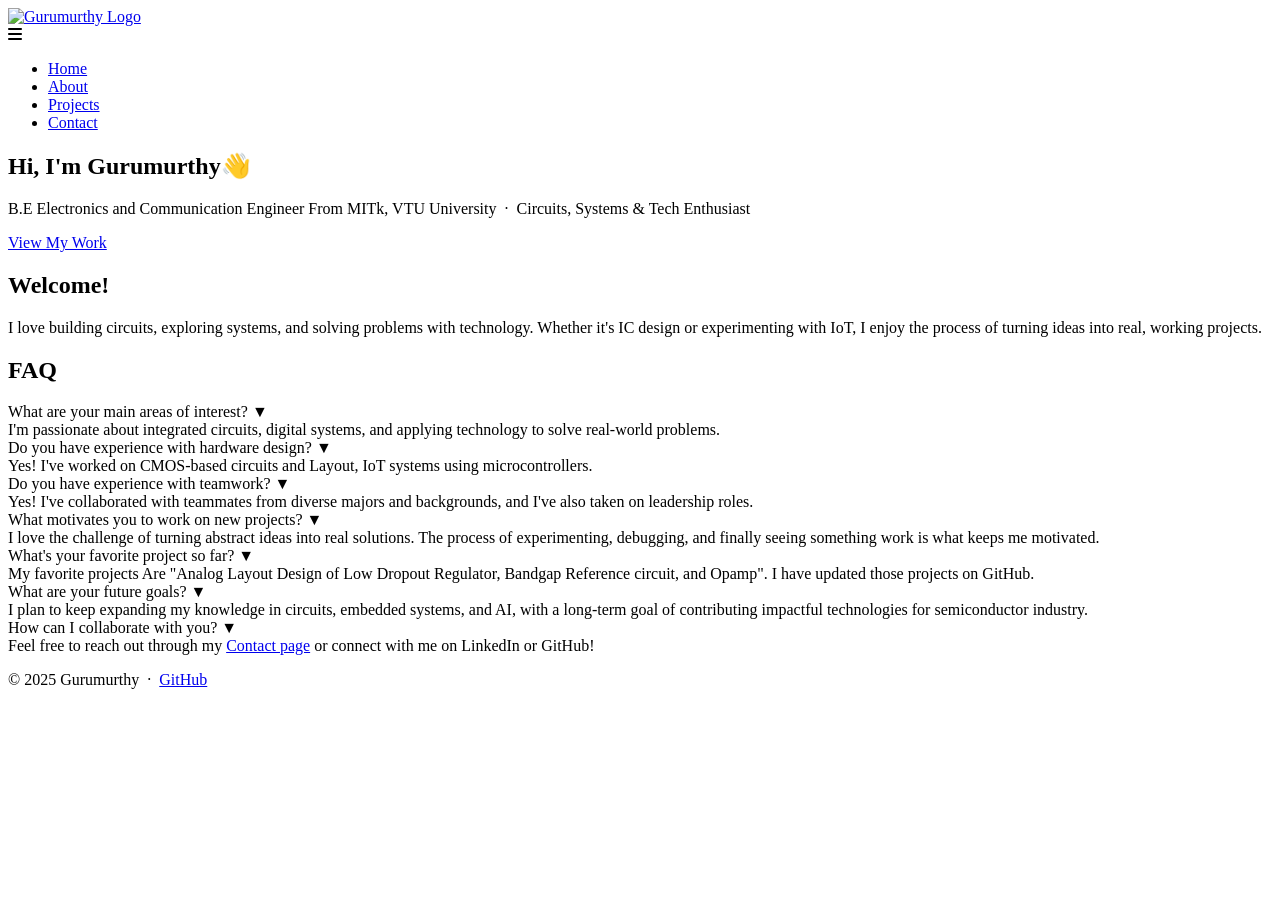
==== commit d44519ab: "Add files via upload" ====
--- a/index.html
+++ b/index.html
@@ -1,1061 +1,107 @@
 <!DOCTYPE html>
 <html lang="en">
 <head>
-<meta charset="UTF-8"/>
-<meta name="viewport" content="width=device-width,initial-scale=1.0"/>
-<meta name="description" content="VLSI Engineer specializing in Analog Layout Design and Physical Verification"/>
-<title>A T Gurumurthy  — VLSI Engineer | Analog Layout & PV Engineer</title>
-<link rel="preconnect" href="https://fonts.googleapis.com"/>
-<link href="https://fonts.googleapis.com/css2?family=Rajdhani:wght@300;400;500;600;700&family=IBM+Plex+Mono:wght@300;400;500&family=Outfit:wght@200;300;400;500&display=swap" rel="stylesheet"/>
-<link rel="stylesheet" href="https://cdnjs.cloudflare.com/ajax/libs/font-awesome/6.5.1/css/all.min.css">
-<style>
-*{margin:0;padding:0;box-sizing:border-box}
-:root{
-  --bg:#020408;
-  --bg2:#030610;
-  --bg3:#040812;
-  --surface:rgba(0,200,255,0.03);
-  --surface2:rgba(0,200,255,0.06);
-  --border:rgba(0,200,255,0.08);
-  --border2:rgba(0,200,255,0.2);
-  --text:#e8f4f8;
-  --muted:rgba(180,220,235,0.45);
-  --cyan:#00c8ff;
-  --cyan2:#00ffe0;
-  --blue:#0066ff;
-  --purple:#7b2fff;
-  --gold:#f0a500;
-  --glow:rgba(0,200,255,0.2);
-  --glow2:rgba(0,255,224,0.12);
-}
-html{scroll-behavior:smooth}
-body{background:var(--bg);color:var(--text);font-family:'Outfit',sans-serif;font-weight:300;overflow-x:hidden;line-height:1.7}
-@media(hover:hover){body{cursor:none}.btn-primary,.btn-sec,.f-input,.f-textarea,.f-submit,.spec-card,.skill-card,.proj-card{cursor:none}}
-
-/* Cursor */
-#cur{position:fixed;width:6px;height:6px;background:var(--cyan);border-radius:50%;pointer-events:none;z-index:9999;transition:transform 0.1s;mix-blend-mode:screen;box-shadow:0 0 10px var(--cyan)}
-#cur-ring{position:fixed;width:28px;height:28px;border:1px solid rgba(0,200,255,0.4);border-radius:50%;pointer-events:none;z-index:9998;transform:translate(-50%,-50%);transition:all 0.3s cubic-bezier(0.25,0.46,0.45,0.94)}
-
-/* Scrollbar */
-::-webkit-scrollbar{width:2px}
-::-webkit-scrollbar-track{background:var(--bg)}
-::-webkit-scrollbar-thumb{background:var(--cyan);border-radius:2px}
-
-/* LOADER */
-#loader{position:fixed;inset:0;background:var(--bg);z-index:1000;display:flex;flex-direction:column;align-items:center;justify-content:center;gap:2.5rem;transition:opacity 0.9s,visibility 0.9s}
-#loader.hide{opacity:0;visibility:hidden;pointer-events:none}
-.load-chip{position:relative;width:80px;height:80px}
-.load-chip svg{animation:spin 4s linear infinite}
-@keyframes spin{to{transform:rotate(360deg)}}
-.load-title{font-family:'Rajdhani',sans-serif;font-size:1.1rem;font-weight:600;letter-spacing:0.4em;text-transform:uppercase;color:var(--muted)}
-.load-title span{color:var(--cyan)}
-.load-bar-wrap{width:240px;height:1px;background:rgba(0,200,255,0.1);overflow:hidden}
-.load-bar{height:100%;background:linear-gradient(90deg,var(--blue),var(--cyan),var(--cyan2));width:0%;transition:width 0.04s;box-shadow:0 0 8px var(--cyan)}
-.load-pct{font-family:'IBM Plex Mono',monospace;font-size:0.7rem;color:var(--muted);letter-spacing:0.1em}
-
-/* NAV */
-nav{position:fixed;top:0;left:0;right:0;z-index:100;padding:1.2rem 3rem;display:flex;align-items:center;justify-content:space-between;transition:all 0.5s}
-nav.scrolled{background:rgba(2,4,8,0.92);backdrop-filter:blur(20px);border-bottom:1px solid var(--border)}
-.nav-logo{font-family:'Rajdhani',sans-serif;font-size:1.3rem;font-weight:700;letter-spacing:0.12em;color:var(--text);text-decoration:none;display:flex;align-items:center;gap:0.5rem}
-.logo-chip{width:22px;height:22px;border:1px solid var(--cyan);border-radius:3px;display:grid;place-items:center;position:relative}
-.logo-chip::before,.logo-chip::after{content:'';position:absolute;width:4px;height:1px;background:var(--cyan)}
-.logo-chip::before{top:-1px;left:50%;transform:translateX(-50%)}
-.logo-chip::after{bottom:-1px;left:50%;transform:translateX(-50%)}
-.logo-inner{width:8px;height:8px;background:var(--cyan);border-radius:1px;box-shadow:0 0 8px var(--cyan)}
-.nav-links{display:flex;gap:2.5rem;list-style:none}
-.nav-links a{font-family:'IBM Plex Mono',monospace;font-size:0.68rem;letter-spacing:0.18em;text-transform:uppercase;color:var(--muted);text-decoration:none;transition:color 0.3s;position:relative}
-.nav-links a::after{content:'';position:absolute;bottom:-3px;left:0;width:0;height:1px;background:var(--cyan);transition:width 0.3s}
-.nav-links a:hover{color:var(--cyan)}
-.nav-links a:hover::after{width:100%}
-.nav-dl{font-family:'IBM Plex Mono',monospace;font-size:0.65rem;letter-spacing:0.12em;text-transform:uppercase;padding:0.55rem 1.3rem;border:1px solid var(--cyan);border-radius:3px;color:var(--cyan);text-decoration:none;transition:all 0.3s;position:relative;overflow:hidden}
-.nav-dl::before{content:'';position:absolute;inset:0;background:var(--cyan);transform:translateX(-100%);transition:transform 0.3s;z-index:-1}
-.nav-dl:hover{color:var(--bg);background:var(--cyan)}
-/* ── Hamburger: hidden on desktop ─────────────────────── */
-.hamburger{
-  display:none;
-  background:transparent;
-  border:1px solid var(--cyan);
-  border-radius:4px;
-  color:var(--cyan);
-  font-size:1.2rem;
-  padding:0.3rem 0.7rem;
-  cursor:pointer;
-  line-height:1;
-  transition:all 0.2s;
-  flex-shrink:0;
-}
-.hamburger:hover{background:rgba(0,200,255,0.1)}
-
-/* HERO */
-#hero{min-height:100vh;display:flex;align-items:center;position:relative;overflow:hidden;padding:6rem 3rem 4rem}
-
-/* Circuit board background */
-.circuit-bg{position:absolute;inset:0;z-index:0;overflow:hidden}
-.circuit-bg canvas{position:absolute;inset:0;opacity:0.35}
-
-/* Scan line */
-.scanline{position:absolute;top:0;left:0;right:0;height:2px;background:linear-gradient(90deg,transparent,var(--cyan),transparent);opacity:0.4;animation:scan 8s linear infinite;z-index:1}
-@keyframes scan{0%{top:-2px}100%{top:100%}}
-
-/* Glow orbs */
-.hero-orb1{position:absolute;width:500px;height:500px;border-radius:50%;background:radial-gradient(circle,rgba(0,100,255,0.15) 0%,transparent 70%);top:-100px;right:-100px;animation:pulse 6s ease-in-out infinite}
-.hero-orb2{position:absolute;width:400px;height:400px;border-radius:50%;background:radial-gradient(circle,rgba(0,200,255,0.1) 0%,transparent 70%);bottom:-50px;left:10%;animation:pulse 8s ease-in-out infinite 2s}
-@keyframes pulse{0%,100%{transform:scale(1);opacity:0.7}50%{transform:scale(1.1);opacity:1}}
-
-.hero-inner{position:relative;z-index:2;max-width:1200px;margin:0 auto;display:grid;grid-template-columns:1fr 420px;gap:5rem;align-items:center;width:100%}
-
-.hero-eyebrow{font-family:'IBM Plex Mono',monospace;font-size:0.65rem;letter-spacing:0.35em;text-transform:uppercase;color:var(--cyan);margin-bottom:1.5rem;display:flex;align-items:center;gap:0.75rem;opacity:0;animation:fadeUp 0.7s 0.5s forwards}
-.eyebrow-dot{width:6px;height:6px;background:var(--cyan);border-radius:50%;box-shadow:0 0 8px var(--cyan);animation:blink 2s ease-in-out infinite}
-@keyframes blink{0%,100%{opacity:1}50%{opacity:0.3}}
-
-.hero-name{font-family:'Rajdhani',sans-serif;font-size:clamp(3rem,6vw,5.5rem);font-weight:700;line-height:1.0;letter-spacing:0.04em;text-transform:uppercase;margin-bottom:0.5rem;opacity:0;animation:fadeUp 0.8s 0.7s forwards}
-.hero-name .first{color:var(--text)}
-.hero-name .last{color:var(--cyan);text-shadow:0 0 30px rgba(0,200,255,0.5)}
-
-.hero-title{font-family:'IBM Plex Mono',monospace;font-size:clamp(0.72rem,1.5vw,0.88rem);letter-spacing:0.12em;color:var(--muted);margin-bottom:2.5rem;opacity:0;animation:fadeUp 0.8s 0.9s forwards;border-left:2px solid var(--cyan);padding-left:1rem;line-height:1.6}
-
-.hero-desc{font-size:0.92rem;color:var(--muted);max-width:520px;line-height:1.9;margin-bottom:3rem;opacity:0;animation:fadeUp 0.8s 1.1s forwards}
-.hero-desc strong{color:var(--text);font-weight:400}
-
-.hero-btns{display:flex;gap:1rem;flex-wrap:wrap;opacity:0;animation:fadeUp 0.8s 1.3s forwards}
-.btn-primary{padding:0.8rem 2rem;background:transparent;border:1px solid var(--cyan);border-radius:3px;color:var(--cyan);font-family:'IBM Plex Mono',monospace;font-size:0.68rem;letter-spacing:0.15em;text-transform:uppercase;text-decoration:none;cursor:none;transition:all 0.3s;position:relative;overflow:hidden}
-.btn-primary::before{content:'';position:absolute;inset:0;background:var(--cyan);transform:translateX(-100%);transition:transform 0.3s;z-index:-1}
-.btn-primary:hover{color:var(--bg);box-shadow:0 0 30px rgba(0,200,255,0.4)}
-.btn-primary:hover::before{transform:translateX(0)}
-.btn-sec{padding:0.8rem 2rem;background:rgba(0,200,255,0.05);border:1px solid var(--border2);border-radius:3px;color:var(--text);font-family:'IBM Plex Mono',monospace;font-size:0.68rem;letter-spacing:0.15em;text-transform:uppercase;text-decoration:none;cursor:none;transition:all 0.3s}
-.btn-sec:hover{border-color:var(--cyan);color:var(--cyan);background:rgba(0,200,255,0.08)}
-
-.hero-metrics{display:grid;grid-template-columns:repeat(3,1fr);gap:1rem;margin-top:3rem;padding-top:2.5rem;border-top:1px solid var(--border);opacity:0;animation:fadeUp 0.8s 1.5s forwards}
-.metric{text-align:center;padding:1rem;border:1px solid var(--border);border-radius:6px;background:var(--surface);transition:all 0.3s}
-.metric:hover{border-color:var(--border2);background:var(--surface2)}
-.metric-val{font-family:'Rajdhani',sans-serif;font-size:2rem;font-weight:700;color:var(--cyan);display:block;text-shadow:0 0 15px rgba(0,200,255,0.4)}
-.metric-lbl{font-family:'IBM Plex Mono',monospace;font-size:0.58rem;letter-spacing:0.15em;text-transform:uppercase;color:var(--muted)}
-
-/* Chip visual */
-.hero-chip{opacity:0;animation:fadeIn 1.2s 0.9s forwards;position:relative}
-.chip-container{position:relative;width:380px;height:420px}
-.chip-frame{width:100%;height:100%;border:1px solid var(--border2);border-radius:8px;background:linear-gradient(145deg,rgba(0,30,50,0.8),rgba(2,4,8,0.9));position:relative;overflow:hidden;display:flex;align-items:center;justify-content:center}
-.chip-frame::before{content:'';position:absolute;inset:0;background:repeating-linear-gradient(0deg,transparent,transparent 39px,rgba(0,200,255,0.03) 39px,rgba(0,200,255,0.03) 40px),repeating-linear-gradient(90deg,transparent,transparent 39px,rgba(0,200,255,0.03) 39px,rgba(0,200,255,0.03) 40px)}
-.chip-svg-wrap{position:relative;z-index:2}
-.chip-corner{position:absolute;width:16px;height:16px;border-color:var(--cyan);border-style:solid;opacity:0.7}
-.chip-corner.tl{top:10px;left:10px;border-width:2px 0 0 2px}
-.chip-corner.tr{top:10px;right:10px;border-width:2px 2px 0 0}
-.chip-corner.bl{bottom:10px;left:10px;border-width:0 0 2px 2px}
-.chip-corner.br{bottom:10px;right:10px;border-width:0 2px 2px 0}
-.chip-label{position:absolute;bottom:14px;left:50%;transform:translateX(-50%);font-family:'IBM Plex Mono',monospace;font-size:0.6rem;letter-spacing:0.2em;color:var(--muted);text-transform:uppercase}
-.chip-status{position:absolute;top:14px;right:14px;display:flex;align-items:center;gap:0.4rem;font-family:'IBM Plex Mono',monospace;font-size:0.58rem;color:var(--cyan2);letter-spacing:0.1em}
-.status-dot{width:5px;height:5px;background:var(--cyan2);border-radius:50%;animation:blink 1.5s ease-in-out infinite;box-shadow:0 0 6px var(--cyan2)}
-.floating-badge{position:absolute;background:rgba(2,4,8,0.95);border:1px solid var(--border2);border-radius:6px;padding:0.7rem 1rem;backdrop-filter:blur(10px);font-family:'IBM Plex Mono',monospace;font-size:0.62rem}
-.fb1{bottom:-15px;right:-20px;color:var(--cyan2)}
-.fb2{top:-10px;left:-20px;color:var(--cyan)}
-.fb-label{color:var(--muted);font-size:0.55rem;letter-spacing:0.1em;text-transform:uppercase;display:block;margin-bottom:2px}
-.fb-val{font-size:0.78rem;font-weight:500}
-
-/* SECTION COMMON */
-section{position:relative;z-index:2;padding:7rem 3rem}
-.container {
-  width: 100%;
-  max-width: 1200px;
-  margin: 0 auto;
-  padding: 0 1.25rem; 
-  box-sizing: border-box;
-}
-
-@media (max-width: 360px) {
-  .container {
-    padding: 0 1rem;
-  }
-}
-
-@media (min-width: 1024px) {
-  .container {
-    padding: 0 2rem;
-  }
-}
-
-/* Prevent horizontal scrolling */
-html, body {
-  overflow-x: hidden;
-  max-width: 100vw;
-  scroll-behavior: smooth;
-}
-
-/* Make all media responsive */
-img, svg, video, iframe {
-  max-width: 100%;
-  height: auto;
-  display: block;
-}
-
-/* Touch targets — only for explicit .btn class, not all anchors (breaks nav) */
-.btn {
-  min-height: 44px;
-  min-width: 44px;
-}
-
-.sec-tag{font-family:'IBM Plex Mono',monospace;font-size:0.62rem;letter-spacing:0.3em;text-transform:uppercase;color:var(--cyan);margin-bottom:1rem;display:flex;align-items:center;gap:0.75rem}
-.sec-tag::before{content:'//';opacity:0.5}
-.sec-title{font-family:'Rajdhani',sans-serif;font-size:clamp(2rem,3.5vw,3rem);font-weight:700;text-transform:uppercase;letter-spacing:0.06em;line-height:1.1;margin-bottom:1rem;color:var(--text)}
-.sec-title span{color:var(--cyan)}
-.sec-sub{color:var(--muted);font-size:0.88rem;max-width:500px;line-height:1.8}
-
-/* Divider */
-.sec-divider{width:60px;height:2px;background:linear-gradient(90deg,var(--cyan),transparent);margin-bottom:1.5rem}
-
-/* ABOUT */
-#about{background:linear-gradient(180deg,var(--bg) 0%,var(--bg2) 100%)}
-.about-layout{display:grid;grid-template-columns:1.2fr 1fr;gap:5rem;align-items:start;margin-top:4rem}
-.about-text p{color:var(--muted);font-size:0.9rem;line-height:1.9;margin-bottom:1.3rem}
-.about-text p strong{color:var(--text);font-weight:400}
-.about-highlight{background:var(--surface);border:1px solid var(--border);border-left:2px solid var(--cyan);border-radius:0 6px 6px 0;padding:1.2rem 1.5rem;margin:1.5rem 0;font-family:'IBM Plex Mono',monospace;font-size:0.78rem;color:var(--cyan2);line-height:1.7}
-
-.about-cards{display:flex;flex-direction:column;gap:1rem}
-.spec-card{background:var(--surface);border:1px solid var(--border);border-radius:6px;padding:1.5rem;transition:all 0.4s;position:relative;overflow:hidden;cursor:none}
-.spec-card::before{content:'';position:absolute;left:0;top:0;bottom:0;width:2px;background:linear-gradient(to bottom,var(--cyan),var(--blue));transform:scaleY(0);transition:transform 0.4s;transform-origin:top}
-.spec-card:hover{border-color:var(--border2);background:var(--surface2)}
-.spec-card:hover::before{transform:scaleY(1)}
-.spec-icon{font-size:1.3rem;margin-bottom:0.6rem}
-.spec-title{font-family:'Rajdhani',sans-serif;font-size:1rem;font-weight:600;letter-spacing:0.06em;text-transform:uppercase;color:var(--text);margin-bottom:0.3rem}
-.spec-desc{font-size:0.76rem;color:var(--muted);line-height:1.6}
-
-/* EXPERIENCE TIMELINE */
-#experience{background:var(--bg2)}
-.timeline{position:relative;margin-top:4rem;padding-left:2rem}
-.timeline::before{content:'';position:absolute;left:0;top:0;bottom:0;width:1px;background:linear-gradient(to bottom,var(--cyan),var(--blue),transparent)}
-.tl-item{position:relative;padding:0 0 3rem 2.5rem;opacity:0;transform:translateX(-20px);transition:all 0.7s}
-.tl-item.visible{opacity:1;transform:translateX(0)}
-.tl-dot{position:absolute;left:-6px;top:6px;width:13px;height:13px;border:1px solid var(--cyan);border-radius:2px;background:var(--bg);transform:rotate(45deg);box-shadow:0 0 12px rgba(0,200,255,0.5)}
-.tl-dot::before{content:'';position:absolute;inset:3px;background:var(--cyan);border-radius:1px}
-.tl-period{font-family:'IBM Plex Mono',monospace;font-size:0.62rem;letter-spacing:0.15em;color:var(--cyan);margin-bottom:0.4rem;text-transform:uppercase}
-.tl-company{font-family:'Rajdhani',sans-serif;font-size:1.3rem;font-weight:700;letter-spacing:0.06em;text-transform:uppercase;color:var(--text);margin-bottom:0.2rem}
-.tl-role{font-size:0.82rem;color:var(--muted);margin-bottom:1rem;font-family:'IBM Plex Mono',monospace;font-size:0.72rem;letter-spacing:0.05em}
-.tl-card{background:var(--surface);border:1px solid var(--border);border-radius:6px;padding:1.3rem}
-.tl-points{list-style:none;display:flex;flex-direction:column;gap:0.6rem}
-.tl-points li{font-size:0.82rem;color:var(--muted);padding-left:1.2rem;position:relative;line-height:1.6}
-.tl-points li::before{content:'▸';position:absolute;left:0;color:var(--cyan);font-size:0.65rem}
-.tl-tags{display:flex;flex-wrap:wrap;gap:0.4rem;margin-top:0.8rem}
-.tl-tag{padding:0.2rem 0.7rem;border:1px solid var(--border);border-radius:2px;font-family:'IBM Plex Mono',monospace;font-size:0.6rem;color:var(--cyan);letter-spacing:0.08em}
-
-/* SKILLS */
-#skills{background:var(--bg3)}
-.skills-grid{display:grid;grid-template-columns:repeat(5,1fr);gap:1rem;margin-top:3.5rem}
-.skill-card{background:var(--surface);border:1px solid var(--border);border-radius:6px;padding:1.5rem 1rem;text-align:center;transition:all 0.4s;cursor:none;position:relative;overflow:hidden;group:true}
-.skill-card::after{content:'';position:absolute;inset:0;background:linear-gradient(135deg,rgba(0,200,255,0.05),transparent);opacity:0;transition:opacity 0.4s}
-.skill-card:hover{border-color:var(--border2);transform:translateY(-6px);box-shadow:0 20px 40px rgba(0,0,0,0.5),0 0 30px rgba(0,200,255,0.08)}
-.skill-card:hover::after{opacity:1}
-.skill-icon-wrap{width:44px;height:44px;border:1px solid var(--border);border-radius:6px;margin:0 auto 1rem;display:flex;align-items:center;justify-content:center;font-size:1.3rem;transition:all 0.4s;position:relative}
-.skill-card:hover .skill-icon-wrap{border-color:var(--cyan);box-shadow:0 0 15px rgba(0,200,255,0.3)}
-.skill-name{font-family:'Rajdhani',sans-serif;font-size:0.82rem;font-weight:600;letter-spacing:0.08em;text-transform:uppercase;color:var(--text);margin-bottom:0.8rem}
-.skill-bar-track{height:2px;background:rgba(0,200,255,0.1);border-radius:2px;overflow:hidden;margin-bottom:0.4rem}
-.skill-bar-fill{height:100%;background:linear-gradient(90deg,var(--blue),var(--cyan));border-radius:2px;transform:scaleX(0);transform-origin:left;transition:transform 1.4s cubic-bezier(0.4,0,0.2,1)}
-.skill-bar-fill.go{transform:scaleX(1)}
-.skill-pct{font-family:'IBM Plex Mono',monospace;font-size:0.6rem;color:var(--muted)}
-
-/* PROJECTS */
-#projects{background:var(--bg2)}
-.projects-grid{display:grid;grid-template-columns:repeat(3,1fr);gap:1.5rem;margin-top:3.5rem}
-.proj-card{background:var(--surface);border:1px solid var(--border);border-radius:8px;overflow:hidden;transition:all 0.5s;cursor:none;position:relative}
-.proj-card:hover{border-color:var(--border2);transform:translateY(-6px);box-shadow:0 30px 60px rgba(0,0,0,0.6),0 0 40px rgba(0,200,255,0.06)}
-.proj-thumb{height:180px;position:relative;overflow:hidden;display:flex;align-items:center;justify-content:center}
-.proj-thumb svg{transition:transform 0.5s}
-.proj-card:hover .proj-thumb svg{transform:scale(1.05)}
-.proj-overlay{position:absolute;inset:0;background:linear-gradient(to top,rgba(2,4,8,0.95),transparent 60%)}
-.proj-node{position:absolute;top:12px;right:12px;font-family:'IBM Plex Mono',monospace;font-size:0.58rem;letter-spacing:0.1em;padding:0.2rem 0.6rem;border:1px solid var(--border2);border-radius:2px;color:var(--cyan);background:rgba(2,4,8,0.8)}
-.proj-body{padding:1.4rem}
-.proj-title{font-family:'Rajdhani',sans-serif;font-size:1.05rem;font-weight:700;letter-spacing:0.06em;text-transform:uppercase;color:var(--text);margin-bottom:0.5rem}
-.proj-desc{font-size:0.76rem;color:var(--muted);line-height:1.7;margin-bottom:1rem}
-.proj-specs{display:grid;grid-template-columns:1fr 1fr;gap:0.5rem;margin-bottom:1rem}
-.proj-spec{background:rgba(0,200,255,0.03);border:1px solid var(--border);border-radius:4px;padding:0.5rem 0.7rem}
-.ps-label{font-family:'IBM Plex Mono',monospace;font-size:0.55rem;letter-spacing:0.12em;text-transform:uppercase;color:var(--muted);display:block;margin-bottom:2px}
-.ps-val{font-family:'IBM Plex Mono',monospace;font-size:0.68rem;color:var(--cyan)}
-.proj-status{display:flex;align-items:center;gap:0.4rem;font-family:'IBM Plex Mono',monospace;font-size:0.62rem;color:var(--cyan2)}
-.status-ok{width:5px;height:5px;background:var(--cyan2);border-radius:50%;box-shadow:0 0 6px var(--cyan2)}
-
-/* CONTACT */
-#contact{background:var(--bg);position:relative;overflow:hidden}
-#contact::before{content:'';position:absolute;top:50%;left:50%;transform:translate(-50%,-50%);width:700px;height:700px;background:radial-gradient(circle,rgba(0,100,255,0.06) 0%,transparent 70%);pointer-events:none}
-.contact-layout{display:grid;grid-template-columns:1fr 1.2fr;gap:5rem;align-items:start;margin-top:4rem}
-.contact-info{display:flex;flex-direction:column;gap:1.5rem}
-.c-info-title{font-family:'Rajdhani',sans-serif;font-size:1rem;font-weight:600;letter-spacing:0.1em;text-transform:uppercase;color:var(--text);margin-bottom:1rem}
-.c-item{display:flex;align-items:center;gap:1rem;padding:1rem 1.2rem;border:1px solid var(--border);border-radius:4px;transition:all 0.3s}
-.c-item:hover{border-color:var(--border2);background:var(--surface)}
-.c-icon{width:36px;height:36px;border:1px solid var(--border);border-radius:4px;display:flex;align-items:center;justify-content:center;font-size:0.9rem;flex-shrink:0;transition:all 0.3s}
-.c-item:hover .c-icon{border-color:var(--cyan);box-shadow:0 0 12px rgba(0,200,255,0.2)}
-.c-label{font-family:'IBM Plex Mono',monospace;font-size:0.58rem;letter-spacing:0.15em;text-transform:uppercase;color:var(--muted)}
-.c-val{font-size:0.85rem;color:var(--text)}
-.social-row{display:flex;gap:0.7rem;margin-top:0.5rem}
-.soc-btn{
-    width:42px;
-    height:42px;
-
-    border:1px solid var(--border);
-    border-radius:6px;
-
-    display:flex;
-    align-items:center;
-    justify-content:center;
-
-    color:var(--muted);
-    text-decoration:none;
-
-    font-size:1rem;
-
-    transition:all 0.3s ease;
-
-    background:rgba(255,255,255,0.02);
-
-    backdrop-filter:blur(6px);
-
-    position:relative;
-
-    overflow:hidden;
-}
-
-.soc-btn::before{
-    content:'';
-    position:absolute;
-    inset:0;
-
-    background:linear-gradient(
-        135deg,
-        rgba(0,200,255,0.15),
-        transparent
-    );
-
-    opacity:0;
-
-    transition:0.3s;
-}
-
-.soc-btn:hover{
-
-    border-color:var(--cyan);
-
-    color:var(--cyan);
-
-    transform:translateY(-3px);
-
-    box-shadow:
-        0 0 20px rgba(0,200,255,0.25);
-
-}
-
-.soc-btn:hover::before{
-    opacity:1;
-}
-.c-form{display:flex;flex-direction:column;gap:1.1rem}
-.f-row{display:grid;grid-template-columns:1fr 1fr;gap:1rem}
-.f-group{display:flex;flex-direction:column;gap:0.4rem}
-.f-label{font-family:'IBM Plex Mono',monospace;font-size:0.6rem;letter-spacing:0.18em;text-transform:uppercase;color:var(--muted)}
-.f-input,.f-textarea{background:rgba(0,200,255,0.02);border:1px solid var(--border);border-radius:4px;padding:0.85rem 1rem;color:var(--text);font-family:'Outfit',sans-serif;font-size:0.85rem;outline:none;transition:all 0.3s;width:100%;cursor:none}
-.f-input:focus,.f-textarea:focus{border-color:var(--cyan);background:rgba(0,200,255,0.04);box-shadow:0 0 0 2px rgba(0,200,255,0.06),0 0 15px rgba(0,200,255,0.08)}
-.f-textarea{height:120px;resize:none;line-height:1.6}
-.f-input::placeholder,.f-textarea::placeholder{color:rgba(180,220,235,0.2)}
-.f-submit{padding:0.9rem 2.5rem;background:transparent;border:1px solid var(--cyan);border-radius:3px;color:var(--cyan);font-family:'IBM Plex Mono',monospace;font-size:0.68rem;letter-spacing:0.15em;text-transform:uppercase;cursor:none;transition:all 0.3s;align-self:flex-start;position:relative;overflow:hidden}
-.f-submit::before{content:'';position:absolute;inset:0;background:var(--cyan);transform:translateX(-100%);transition:transform 0.3s;z-index:-1}
-.f-submit:hover{color:var(--bg);box-shadow:0 0 25px rgba(0,200,255,0.4)}
-.f-submit:hover::before{transform:translateX(0)}
-
-/* FOOTER */
-footer{background:var(--bg2);border-top:1px solid var(--border);padding:2.5rem 3rem;position:relative;z-index:2}
-.footer-inner{max-width:1200px;margin:0 auto;display:flex;align-items:center;justify-content:space-between;flex-wrap:wrap;gap:1rem}
-.footer-logo{font-family:'Rajdhani',sans-serif;font-size:1.1rem;font-weight:700;letter-spacing:0.15em;text-transform:uppercase;color:var(--text)}
-.footer-logo span{color:var(--cyan)}
-.footer-copy{font-family:'IBM Plex Mono',monospace;font-size:0.62rem;color:var(--muted);letter-spacing:0.08em}
-
-/* Animations */
-@keyframes fadeUp{from{opacity:0;transform:translateY(25px)}to{opacity:1;transform:translateY(0)}}
-@keyframes fadeIn{from{opacity:0}to{opacity:1}}
-.reveal{opacity:0;transform:translateY(30px);transition:all 0.8s cubic-bezier(0.4,0,0.2,1)}
-.reveal.visible{opacity:1;transform:translateY(0)}
-.reveal-d1{transition-delay:0.1s}.reveal-d2{transition-delay:0.2s}.reveal-d3{transition-delay:0.3s}.reveal-d4{transition-delay:0.4s}
-
-/* GDS thumbs */
-.gds-t1{background:linear-gradient(135deg,#020a18,#041530)}
-.gds-t2{background:linear-gradient(135deg,#080018,#100030)}
-.gds-t3{background:linear-gradient(135deg,#001810,#003020)}
-.gds-t4{background:linear-gradient(135deg,#180800,#301500)}
-.gds-t5{background:linear-gradient(135deg,#001020,#002040)}
-
-/* ══════════════════════════════════════════════
-   RESPONSIVE — tablet (≤960px)
-   ══════════════════════════════════════════════ */
-@media(max-width:960px){
-  .hero-inner{grid-template-columns:1fr;gap:3rem}
-  .hero-chip{display:none}
-  .about-layout,.contact-layout{grid-template-columns:1fr;gap:3rem}
-  .skills-grid{grid-template-columns:repeat(2,1fr)}
-  .projects-grid{grid-template-columns:1fr}
-  nav{padding:1rem 1.5rem}
-  .nav-links{display:flex}           /* keep visible on tablet */
-  section{padding:5rem 1.5rem}
-  .footer-inner{flex-direction:column;text-align:center}
-  .f-row{grid-template-columns:1fr}
-}
-
-/* ══════════════════════════════════════════════
-   RESPONSIVE — mobile (≤768px)
-   ══════════════════════════════════════════════ */
-@media(max-width:768px){
-
-  /* Nav */
-  nav{padding:0.9rem 1rem}
-  .hamburger{display:block}
-  .nav-logo{font-size:1rem}
-
-  .nav-links{
-    display:none;
-    flex-direction:column;
-    position:absolute;
-    top:60px;
-    left:0;
-    right:0;
-    background:rgba(3,6,16,0.98);
-    backdrop-filter:blur(20px);
-    border-bottom:1px solid var(--border2);
-    padding:1.2rem 1.5rem;
-    gap:1.2rem;
-    z-index:200;
-  }
-  .nav-links.active{display:flex}
-  .nav-links a{font-size:0.75rem;padding:0.4rem 0}
-  .nav-dl{display:none}              /* hide desktop CTA in mobile menu */
-
-  /* Hero */
-  #hero{padding:5rem 1rem 3rem;min-height:auto}
-  .hero-inner{grid-template-columns:1fr;gap:2rem;width:100%}
-  .hero-name{font-size:clamp(2.2rem,10vw,3.5rem);word-break:break-word}
-  .hero-eyebrow{font-size:0.6rem;letter-spacing:0.2em}
-  .hero-title{font-size:0.7rem;letter-spacing:0.06em;word-break:break-word}
-  .hero-desc{font-size:0.85rem;max-width:100%}
-  .hero-btns{gap:0.7rem}
-  .btn-primary,.btn-sec{
-    padding:0.75rem 1.3rem;
-    font-size:0.65rem;
-    min-height:44px;
-    display:inline-flex;
-    align-items:center;
-    justify-content:center;
-  }
-  .hero-metrics{
-    grid-template-columns:repeat(3,1fr);
-    gap:0.5rem;
-    margin-top:2rem;
-    padding-top:1.5rem;
-  }
-  .metric{padding:0.7rem 0.4rem}
-  .metric-val{font-size:1.3rem}
-  .metric-lbl{font-size:0.5rem;letter-spacing:0.08em}
-
-  /* Sections */
-  section{padding:4rem 1rem}
-
-  /* About */
-  .about-layout{grid-template-columns:1fr;gap:2rem;margin-top:2rem}
-  .about-highlight{font-size:0.7rem;padding:1rem}
-
-  /* Skills */
-  .skills-grid{grid-template-columns:repeat(2,1fr);gap:0.8rem;margin-top:2rem}
-  .skill-card{padding:1rem 0.75rem}
-
-  /* Projects */
-  .projects-grid{grid-template-columns:1fr;margin-top:2rem}
-  .proj-specs{grid-template-columns:1fr 1fr}
-
-  /* Contact */
-  .contact-layout{grid-template-columns:1fr;gap:2rem;margin-top:2rem}
-  .c-val{font-size:0.78rem;word-break:break-all}
-  .f-row{grid-template-columns:1fr}
-  .f-submit{
-    align-self:stretch;
-    text-align:center;
-    min-height:48px;
-  }
-
-  /* Footer */
-  footer{padding:2rem 1rem}
-  .footer-inner{flex-direction:column;text-align:center;gap:0.7rem}
-}
-
-/* ══════════════════════════════════════════════
-   RESPONSIVE — small mobile (≤480px)
-   ══════════════════════════════════════════════ */
-@media(max-width:480px){
-  .hero-metrics{grid-template-columns:1fr;max-width:280px;margin-left:auto;margin-right:auto}
-  .skills-grid{grid-template-columns:1fr 1fr}
-  .hero-title{font-size:0.65rem}
-  .about-highlight{font-size:0.65rem;overflow-x:auto}
-}
-</style>
+    <meta charset="UTF-8">
+    <meta name="viewport" content="width=device-width, initial-scale=1.0">
+    <title>Gurumurthy | Home</title>
+    <link href="https://fonts.googleapis.com/css2?family=Syne:wght@600;700;800&family=DM+Sans:wght@300;400;500;600&family=JetBrains+Mono:wght@400;500;600&display=swap" rel="stylesheet">
+    <link rel="stylesheet" href="https://cdnjs.cloudflare.com/ajax/libs/font-awesome/6.5.0/css/all.min.css">
+    <link rel="stylesheet" href="css/style.css">
+    <link rel="icon" type="image/x-icon" href="assets/images/favicon.ico">
 </head>
 <body>
+    <div class="wrapper">
+        <!-- Navbar -->
+        <header>
+            <nav class="navbar">
+                <a href="index.html" class="logo">
+                    <img src="assets/images/logo_inv_thin_tran.png" alt="Gurumurthy Logo">
+                </a>
+                <div class="menu-toggle" id="menu-toggle">
+                    <i class="fas fa-bars"></i>
+                </div>
+                <ul class="nav-links">
+                    <li><a href="index.html" class="active">Home</a></li>
+                    <li><a href="about.html">About</a></li>
+                    <li><a href="projects.html">Projects</a></li>
+                    <li><a href="contact.html">Contact</a></li>
+                </ul>
+            </nav>
+        </header>
 
-<!-- LOADER -->
-<div id="loader">
-  <div class="load-chip">
-    <svg width="80" height="80" viewBox="0 0 80 80" fill="none">
-      <rect x="20" y="20" width="40" height="40" rx="4" stroke="#00c8ff" stroke-width="1" fill="none" opacity="0.6"/>
-      <rect x="28" y="28" width="24" height="24" rx="2" fill="rgba(0,200,255,0.08)" stroke="#00c8ff" stroke-width="0.5"/>
-      <line x1="20" y1="32" x2="8" y2="32" stroke="#00c8ff" stroke-width="1" opacity="0.5"/>
-      <line x1="20" y1="40" x2="8" y2="40" stroke="#00c8ff" stroke-width="1" opacity="0.5"/>
-      <line x1="20" y1="48" x2="8" y2="48" stroke="#00c8ff" stroke-width="1" opacity="0.5"/>
-      <line x1="60" y1="32" x2="72" y2="32" stroke="#00c8ff" stroke-width="1" opacity="0.5"/>
-      <line x1="60" y1="40" x2="72" y2="40" stroke="#00c8ff" stroke-width="1" opacity="0.5"/>
-      <line x1="60" y1="48" x2="72" y2="48" stroke="#00c8ff" stroke-width="1" opacity="0.5"/>
-      <line x1="32" y1="20" x2="32" y2="8" stroke="#00c8ff" stroke-width="1" opacity="0.5"/>
-      <line x1="40" y1="20" x2="40" y2="8" stroke="#00c8ff" stroke-width="1" opacity="0.5"/>
-      <line x1="48" y1="20" x2="48" y2="8" stroke="#00c8ff" stroke-width="1" opacity="0.5"/>
-      <line x1="32" y1="60" x2="32" y2="72" stroke="#00c8ff" stroke-width="1" opacity="0.5"/>
-      <line x1="40" y1="60" x2="40" y2="72" stroke="#00c8ff" stroke-width="1" opacity="0.5"/>
-      <line x1="48" y1="60" x2="48" y2="72" stroke="#00c8ff" stroke-width="1" opacity="0.5"/>
-      <circle cx="40" cy="40" r="6" fill="rgba(0,200,255,0.2)" stroke="#00c8ff" stroke-width="1"/>
-    </svg>
-  </div>
-  <div class="load-title">Initializing <span>Portfolio</span></div>
-  <div class="load-bar-wrap"><div class="load-bar" id="lbar"></div></div>
-  <div class="load-pct" id="lpct">0%</div>
-</div>
+        <!-- Hero Section -->
+        <main>
+            <section id="hero">
+                <!-- <div class="hero-label"></div> -->
+                <h1>Hi, I'm Gurumurthy👋</h1>
+                <p>B.E Electronics and Communication Engineer From MITk, VTU University &nbsp;·&nbsp; Circuits, Systems &amp; Tech Enthusiast</p>
+                <a href="projects.html" class="btn">View My Work</a>
+            </section>
 
-<!-- CURSOR -->
-<div id="cur"></div>
-<div id="cur-ring"></div>
+            <!-- Quick Intro -->
+            <section id="intro">
+                <h2>Welcome!</h2>
+                <p>
+                    I love building circuits, exploring systems, and solving problems with technology. 
+                    Whether it's IC design or experimenting with IoT, I enjoy the process of turning ideas into real, working projects.
+                </p>
+            </section>
 
-<!-- NAV -->
-<nav id="nav">
-  <a href="#hero" class="nav-logo">
-    <div class="logo-chip"><div class="logo-inner"></div></div>
-    A T Gurumurthy<span style="color:var(--cyan);margin-left:4px"></span>
-  </a>
-  <ul class="nav-links">
-    <li><a href="#about">About</a></li>
-    <li><a href="#experience">Experience</a></li>
-    <li><a href="#skills">Skills</a></li>
-    <li><a href="#projects">Projects</a></li>
-    <li><a href="study.html" target="_blank">Resources</a></li>
-    <li><a href="#contact">Contact</a></li>
-  </ul>
-  <button class="hamburger" onclick="toggleMenu()" aria-label="Toggle menu">☰</button>
-</nav>
+            <!-- FAQ Section -->
+            <section id="faq">
+                <h2>FAQ</h2>
 
-<!-- HERO -->
-<section id="hero">
-  <div class="circuit-bg"><canvas id="circuit-canvas"></canvas></div>
-  <div class="scanline"></div>
-  <div class="hero-orb1"></div>
-  <div class="hero-orb2"></div>
-  <div class="hero-inner">
-    <div>
-      <div class="hero-eyebrow"><span class="eyebrow-dot"></span>VLSI Engineer · Bangalore, India</div>
-      <h1 class="hero-name"><span class="first">A T </span><span class="last">Gurumurthy</span></h1></br>
-      <div class="hero-title">
-        Skilled In Analog Layout Design &amp; Physical Verification.<br>
-        DRC · LVS · ERC · FC(ICC2) · Innovus · Cadence Virtuoso · Calibre
-      </div>
-      <p class="hero-desc">Precision-engineered silicon starts with <strong>pixel-perfect layout</strong>. I specialize in transforming circuit schematics into tape-out-ready GDS with zero DRC violations and verified LVS sign-off across advanced CMOS nodes.</p>
-      <div class="hero-btns">
-        <a href="#projects" class="btn-primary">View Projects</a>
-        <a href="https://drive.google.com/file/d/1EQ_4BWfCIb5pSvvM-bC2GJac2Fp1wzbb/view?usp=drivesdk" class="btn-sec">Download Resume</a><!--need to update-->
-      </div>
-      <div class="hero-metrics">
-        <div class="metric"><span class="metric-val">will update soon</span><span class="metric-lbl">Years EDA</span></div>
-        <div class="metric"><span class="metric-val">will update soon</span><span class="metric-lbl">Tapeouts</span></div>
-        <div class="metric"><span class="metric-val">will update soon</span><span class="metric-lbl">Min Node</span></div>
-      </div>
+                <div class="faq-item">
+                    <div class="faq-question">What are your main areas of interest? <i>▼</i></div>
+                    <div class="faq-answer">I'm passionate about integrated circuits, digital systems, and applying technology to solve real-world problems.</div>
+                </div>
+
+                <div class="faq-item">
+                    <div class="faq-question">Do you have experience with hardware design? <i>▼</i></div>
+                    <div class="faq-answer">Yes! I've worked on CMOS-based circuits and Layout, IoT systems using microcontrollers.</div>
+                </div>
+
+                <div class="faq-item">
+                    <div class="faq-question">Do you have experience with teamwork? <i>▼</i></div>
+                    <div class="faq-answer">
+                        Yes! I've collaborated with teammates from diverse majors and backgrounds, and I've also taken on leadership roles.
+                    </div>
+                </div>
+
+                <div class="faq-item">
+                    <div class="faq-question">What motivates you to work on new projects? <i>▼</i></div>
+                    <div class="faq-answer">I love the challenge of turning abstract ideas into real solutions. The process of experimenting, debugging, and finally seeing something work is what keeps me motivated.</div>
+                </div>
+
+                <div class="faq-item">
+                    <div class="faq-question">What's your favorite project so far? <i>▼</i></div>
+                    <div class="faq-answer">
+                        My favorite projects Are "Analog Layout Design of Low Dropout Regulator, Bandgap Reference circuit, and Opamp".
+                        I have updated those projects on GitHub.
+                    </div>
+                </div>
+
+                <div class="faq-item">
+                    <div class="faq-question">What are your future goals? <i>▼</i></div>
+                    <div class="faq-answer">
+                        I plan to keep expanding my knowledge in circuits, embedded systems, and AI, 
+                        with a long-term goal of contributing impactful technologies for semiconductor industry.
+                </div>
+
+                <div class="faq-item">
+                    <div class="faq-question">How can I collaborate with you? <i>▼</i></div>
+                    <div class="faq-answer">Feel free to reach out through my <a href="contact.html">Contact page</a> or connect with me on LinkedIn or GitHub!</div>
+                </div>
+            </section>
+        </main>
+
+        <!-- Footer -->
+        <footer>
+            <p>© 2025 Gurumurthy &nbsp;·&nbsp; <a href="https://github.com/gurumurthy2001" target="_blank">GitHub</a></p>
+        </footer>
     </div>
-    
-  </div>
-</section>
 
-<!-- ABOUT -->
-<section id="about">
-  <div class="container">
-    <div class="sec-tag reveal"></div>
-    <div class="sec-divider"></div>
-    <h2 class="sec-title reveal">Precision Layout.<br><span>Verified Silicon.</span></h2>
-    <div class="about-layout">
-      <div class="about-text reveal">
-        <p>I am a <strong>VLSI Engineer</strong> specializing in analog layout design and physical verification with hands-on experience across advanced CMOS technology nodes from Xnm to Ynm. My work ensures that every transistor, resistor, and capacitor in a design makes it from schematic to silicon exactly as intended.</p>
-        <p>My expertise spans <strong>custom layout</strong> for analog and mixed-signal blocks including bandgap references, operational amplifiers, and LDOs. I leverage deep knowledge of device physics and process constraints to achieve optimal matching, minimal parasitics, and robust manufacturability.</p>
-        <div class="about-highlight">
-          // Specialization stack<br>
-          const expertise = [<br>
-          &nbsp;&nbsp;"Analog Layout Design",<br>
-          &nbsp;&nbsp;"DRC / LVS / ERC Verification",<br>
-          &nbsp;&nbsp;"Cadence Virtuoso",<br>
-          &nbsp;&nbsp;"Calibre nmDRC / nmLVS",<br>
-          &nbsp;&nbsp;"Physical Verification Sign-off"<br>
-          ];
-        </div>
-        <p>I have contributed to <strong>N+ tape-outs</strong> at foundries including TSMC, and Intel. — from initial layout planning through final GDS delivery with zero critical DRC violations and clean LVS sign-off.</p>
-      </div>
-      <div class="about-cards reveal reveal-d2">
-        <div class="spec-card">
-          <div class="spec-icon">⬡</div>
-          <div class="spec-title">Analog Layout</div>
-          <div class="spec-desc">Full custom layout for analog blocks with careful attention to matching, symmetry, shielding, and parasitics minimization.</div>
-        </div>
-        <div class="spec-card">
-          <div class="spec-icon">◈</div>
-          <div class="spec-title">DRC / LVS Verification</div>
-          <div class="spec-desc">Expert-level Calibre nmDRC and nmLVS debugging. Waiver management, deck customization, and sign-off closure.</div>
-        </div>
-        <div class="spec-card">
-          <div class="spec-icon">⬜</div>
-          <div class="spec-title">Physical Verification</div>
-          <div class="spec-desc">Full PV flow including ERC, antenna checks, density verification, and parasitic extraction for post-layout simulation.</div>
-        </div>
-        <div class="spec-card">
-          <div class="spec-icon">▣</div>
-          <div class="spec-title">IC Design Flow</div>
-          <div class="spec-desc">End-to-end semiconductor workflow from schematic capture through GDS tape-out with foundry PDK integration.</div>
-        </div>
-      </div>
-    </div>
-  </div>
-</section>
-
-<!-- EXPERIENCE -->
-<section id="experience">
-  <div class="container">
-    <div class="sec-tag reveal"></div>
-    <div class="sec-divider"></div>
-    <h2 class="sec-title reveal">Career <span>Timeline</span></h2>
-    <div class="timeline" style="margin-top:3rem">
-      <div class="tl-item">
-        <div class="tl-dot"></div>
-        <div class="tl-period">2022 — Present</div>
-        <div class="tl-company">Analog Semiconductors Ltd.</div>
-        <div class="tl-role">Senior Layout Engineer — Analog & Mixed-Signal</div>
-        <div class="tl-card">
-          <ul class="tl-points">
-            <li>Lead layout engineer for 28nm analog IP blocks including BGR, LDO, PLL VCO, and OTA achieving DRC/LVS clean sign-off across 4 tape-outs</li>
-            <li>Developed matching strategies for precision differential pairs reducing offset by 40% compared to previous generation</li>
-            <li>Implemented automated Calibre DRC waiver flow reducing sign-off cycle time by 35%</li>
-            <li>Mentored 3 junior engineers on analog layout best practices and PV debugging methodology</li>
-          </ul>
-          <div class="tl-tags">
-            <span class="tl-tag">TSMC 28nm</span><span class="tl-tag">Calibre</span><span class="tl-tag">Virtuoso</span><span class="tl-tag">SPEF</span>
-          </div>
-        </div>
-      </div>
-      <div class="tl-item">
-        <div class="tl-dot"></div>
-        <div class="tl-period">2020 — 2022</div>
-        <div class="tl-company">VLSI Solutions Pvt. Ltd.</div>
-        <div class="tl-role">Layout Engineer — Physical Verification</div>
-        <div class="tl-card">
-          <ul class="tl-points">
-            <li>Executed full physical verification flow (DRC/LVS/ERC/Antenna) for 65nm mixed-signal SoC involving 3.2M+ devices</li>
-            <li>Debugged and resolved 800+ DRC violations across metal density, via enclosure, and antenna rule categories</li>
-            <li>Performed parasitic extraction using Calibre xRC and correlated with pre-layout simulation within 5% tolerance</li>
-            <li>Participated in 5 successful tape-outs with on-time GDS delivery to TSMC and GlobalFoundries</li>
-          </ul>
-          <div class="tl-tags">
-            <span class="tl-tag">65nm</span><span class="tl-tag">LVS Debug</span><span class="tl-tag">Calibre xRC</span><span class="tl-tag">CDL</span>
-          </div>
-        </div>
-      </div>
-      <div class="tl-item">
-        <div class="tl-dot"></div>
-        <div class="tl-period">2019 — 2020</div>
-        <div class="tl-company">Silicon Research Institute</div>
-        <div class="tl-role">VLSI Intern — Analog Layout</div>
-        <div class="tl-card">
-          <ul class="tl-points">
-            <li>Designed and laid out a 180nm bandgap reference circuit achieving ±15mV accuracy across temperature range</li>
-            <li>Learned foundry PDK integration, DRC rule deck interpretation, and LVS netlist comparison methodology</li>
-            <li>Completed first independent tape-out contribution for an analog test chip project</li>
-          </ul>
-          <div class="tl-tags">
-            <span class="tl-tag">180nm</span><span class="tl-tag">UMC PDK</span><span class="tl-tag">Virtuoso</span>
-          </div>
-        </div>
-      </div>
-    </div>
-  </div>
-</section>
-
-<!-- SKILLS -->
-<section id="skills">
-  <div class="container">
-    <div class="sec-tag reveal"></div>
-    <div class="sec-divider"></div>
-    <h2 class="sec-title reveal">Technical <span>Expertise</span></h2>
-    <div class="skills-grid">
-      <div class="skill-card reveal">
-        <div class="skill-icon-wrap">⬡</div>
-        <div class="skill-name">Cadence Virtuoso</div>
-        <div class="skill-bar-track"><div class="skill-bar-fill" data-pct="0.96"></div></div>
-        <div class="skill-pct">96%</div>
-      </div>
-      <div class="skill-card reveal reveal-d1">
-        <div class="skill-icon-wrap">◈</div>
-        <div class="skill-name">Calibre DRC/LVS</div>
-        <div class="skill-bar-track"><div class="skill-bar-fill" data-pct="0.94"></div></div>
-        <div class="skill-pct">94%</div>
-      </div>
-      <div class="skill-card reveal reveal-d2">
-        <div class="skill-icon-wrap">▣</div>
-        <div class="skill-name">Analog Layout</div>
-        <div class="skill-bar-track"><div class="skill-bar-fill" data-pct="0.95"></div></div>
-        <div class="skill-pct">95%</div>
-      </div>
-      <div class="skill-card reveal reveal-d3">
-        <div class="skill-icon-wrap">⬜</div>
-        <div class="skill-name">Physical Verif.</div>
-        <div class="skill-bar-track"><div class="skill-bar-fill" data-pct="0.93"></div></div>
-        <div class="skill-pct">93%</div>
-      </div>
-      <div class="skill-card reveal reveal-d4">
-        <div class="skill-icon-wrap">⬡</div>
-        <div class="skill-name">CMOS Technology</div>
-        <div class="skill-bar-track"><div class="skill-bar-fill" data-pct="0.90"></div></div>
-        <div class="skill-pct">90%</div>
-      </div>
-      <div class="skill-card reveal">
-        <div class="skill-icon-wrap">◈</div>
-        <div class="skill-name">LVS Debugging</div>
-        <div class="skill-bar-track"><div class="skill-bar-fill" data-pct="0.92"></div></div>
-        <div class="skill-pct">92%</div>
-      </div>
-      <div class="skill-card reveal reveal-d1">
-        <div class="skill-icon-wrap">▲</div>
-        <div class="skill-name">Matching Tech.</div>
-        <div class="skill-bar-track"><div class="skill-bar-fill" data-pct="0.88"></div></div>
-        <div class="skill-pct">88%</div>
-      </div>
-      <div class="skill-card reveal reveal-d2">
-        <div class="skill-icon-wrap">▣</div>
-        <div class="skill-name">Floorplanning</div>
-        <div class="skill-bar-track"><div class="skill-bar-fill" data-pct="0.87"></div></div>
-        <div class="skill-pct">87%</div>
-      </div>
-      <div class="skill-card reveal reveal-d3">
-        <div class="skill-icon-wrap">◉</div>
-        <div class="skill-name">IC Design Flow</div>
-        <div class="skill-bar-track"><div class="skill-bar-fill" data-pct="0.91"></div></div>
-        <div class="skill-pct">91%</div>
-      </div>
-      <div class="skill-card reveal reveal-d4">
-        <div class="skill-icon-wrap">⌨</div>
-        <div class="skill-name">Linux & SKILL</div>
-        <div class="skill-bar-track"><div class="skill-bar-fill" data-pct="0.85"></div></div>
-        <div class="skill-pct">85%</div>
-      </div>
-    </div>
-  </div>
-</section>
-
-<!-- PROJECTS -->
-<section id="projects">
-  <div class="container">
-    <div class="sec-tag reveal"></div>
-    <div class="sec-divider"></div>
-    <h2 class="sec-title reveal">Featured <span>Layouts</span></h2>
-    <div class="projects-grid">
-      <!-- Project 1 -->
-      <div class="proj-card reveal">
-        <div class="proj-thumb gds-t1">
-          <svg width="100%" height="180" viewBox="0 0 340 180"><rect x="20" y="20" width="300" height="140" rx="3" fill="none" stroke="#00c8ff" stroke-width="0.5" opacity="0.4"/><rect x="40" y="40" width="80" height="50" rx="2" fill="rgba(0,100,255,0.15)" stroke="#0066ff" stroke-width="0.5"/><rect x="140" y="40" width="60" height="50" rx="2" fill="rgba(0,200,255,0.1)" stroke="#00c8ff" stroke-width="0.5"/><rect x="220" y="40" width="80" height="50" rx="2" fill="rgba(123,47,255,0.12)" stroke="#7b2fff" stroke-width="0.5"/><rect x="40" y="110" width="260" height="30" rx="2" fill="rgba(0,200,255,0.05)" stroke="#00c8ff" stroke-width="0.5" stroke-dasharray="6 3"/><line x1="80" y1="90" x2="80" y2="110" stroke="#00c8ff" stroke-width="0.5" opacity="0.7"/><line x1="170" y1="90" x2="170" y2="110" stroke="#00c8ff" stroke-width="0.5" opacity="0.7"/><line x1="260" y1="90" x2="260" y2="110" stroke="#7b2fff" stroke-width="0.5" opacity="0.7"/><text x="55" y="68" fill="#0066ff" font-size="8" font-family="monospace" opacity="0.9">PTAT</text><text x="152" y="68" fill="#00c8ff" font-size="8" font-family="monospace" opacity="0.9">CTAT</text><text x="235" y="68" fill="#7b2fff" font-size="8" font-family="monospace" opacity="0.9">VREF</text></svg>
-          <div class="proj-overlay"></div>
-          <div class="proj-node">16nm FF CMOS</div>
-        </div>
-        <div class="proj-body">
-          <div class="proj-title">Bandgap Reference Layout</div>
-          <div class="proj-desc">Precision BGR with curvature correction. Common-centroid PTAT/CTAT matching with Double Gaurdring shielding.</div>
-          <div class="proj-specs">
-            <div class="proj-spec"><span class="ps-label">Area</span><span class="ps-val">45 × 32 µm²</span></div>
-            <div class="proj-spec"><span class="ps-label">Accuracy</span><span class="ps-val">1.2 V</span></div>
-            <div class="proj-spec"><span class="ps-label">DRC</span><span class="ps-val" style="color:var(--cyan2)">✓ Clean</span></div>
-            <div class="proj-spec"><span class="ps-label">LVS</span><span class="ps-val" style="color:var(--cyan2)">✓ Clean</span></div>
-          </div>
-          <div class="proj-status"><span class="status-ok"></span>Taped out · TSMC 16nm FF</div>
-        </div>
-      </div>
-      <!-- Project 2 -->
-      <div class="proj-card reveal reveal-d1">
-        <div class="proj-thumb gds-t2">
-          <svg width="100%" height="180" viewBox="0 0 340 180"><rect x="20" y="20" width="300" height="140" rx="3" fill="none" stroke="#7b2fff" stroke-width="0.5" opacity="0.4"/><rect x="40" y="35" width="40" height="60" rx="2" fill="rgba(123,47,255,0.12)" stroke="#7b2fff" stroke-width="0.5"/><rect x="100" y="35" width="140" height="60" rx="2" fill="rgba(0,100,255,0.1)" stroke="#0066ff" stroke-width="0.5"/><rect x="260" y="35" width="40" height="60" rx="2" fill="rgba(123,47,255,0.12)" stroke="#7b2fff" stroke-width="0.5"/><rect x="120" y="110" width="100" height="35" rx="2" fill="rgba(0,200,255,0.07)" stroke="#00c8ff" stroke-width="0.5"/><line x1="60" y1="95" x2="60" y2="110" stroke="#7b2fff" stroke-width="0.5" opacity="0.7"/><line x1="170" y1="95" x2="170" y2="110" stroke="#0066ff" stroke-width="0.5" opacity="0.7"/><line x1="280" y1="95" x2="280" y2="110" stroke="#7b2fff" stroke-width="0.5" opacity="0.7"/><text x="105" y="62" fill="#0066ff" font-size="8" font-family="monospace" opacity="0.9">DIFF PAIR M1/M2</text><text x="133" y="132" fill="#00c8ff" font-size="8" font-family="monospace" opacity="0.9">BIAS CURRENT</text></svg>
-          <div class="proj-overlay"></div>
-          <div class="proj-node">45nm CMOS</div>
-        </div>
-        <div class="proj-body">
-          <div class="proj-title">Operational Amplifier Layout</div>
-          <div class="proj-desc">Two-stage OTA with interdigitated diff pair, cascode current mirrors, and MOS capacitor compensation.</div>
-          <div class="proj-specs">
-            <div class="proj-spec"><span class="ps-label">Area</span><span class="ps-val">38 × 28 µm²</span></div>
-            <div class="proj-spec"><span class="ps-label">GBW</span><span class="ps-val">200 MHz</span></div>
-            <div class="proj-spec"><span class="ps-label">DRC</span><span class="ps-val" style="color:var(--cyan2)">✓ Clean</span></div>
-            <div class="proj-spec"><span class="ps-label">LVS</span><span class="ps-val" style="color:var(--cyan2)">✓ Clean</span></div>
-          </div>
-          <div class="proj-status"><span class="status-ok"></span>Taped out · TSMC 65nm</div>
-        </div>
-      </div>
-      <!-- Project 3 -->
-      <div class="proj-card reveal reveal-d2">
-        <div class="proj-thumb gds-t3">
-          <svg width="100%" height="180" viewBox="0 0 340 180"><rect x="20" y="15" width="300" height="150" rx="3" fill="none" stroke="#00ffe0" stroke-width="0.5" opacity="0.3"/><g opacity="0.8"><rect x="35" y="30" width="15" height="15" rx="1" fill="rgba(0,255,224,0.15)" stroke="#00ffe0" stroke-width="0.4"/><rect x="55" y="30" width="15" height="15" rx="1" fill="rgba(0,255,224,0.15)" stroke="#00ffe0" stroke-width="0.4"/><rect x="75" y="30" width="15" height="15" rx="1" fill="rgba(0,255,224,0.15)" stroke="#00ffe0" stroke-width="0.4"/><rect x="95" y="30" width="15" height="15" rx="1" fill="rgba(0,255,224,0.15)" stroke="#00ffe0" stroke-width="0.4"/><rect x="35" y="50" width="15" height="15" rx="1" fill="rgba(0,200,255,0.12)" stroke="#00c8ff" stroke-width="0.4"/><rect x="55" y="50" width="15" height="15" rx="1" fill="rgba(0,200,255,0.12)" stroke="#00c8ff" stroke-width="0.4"/><rect x="75" y="50" width="15" height="15" rx="1" fill="rgba(0,200,255,0.12)" stroke="#00c8ff" stroke-width="0.4"/><rect x="95" y="50" width="15" height="15" rx="1" fill="rgba(0,200,255,0.12)" stroke="#00c8ff" stroke-width="0.4"/></g><rect x="140" y="30" width="180" height="120" rx="2" fill="rgba(0,100,255,0.08)" stroke="#0066ff" stroke-width="0.5"/><text x="185" y="95" fill="#0066ff" font-size="10" font-family="monospace" opacity="0.7">PERIPHERAL</text><text x="195" y="108" fill="#0066ff" font-size="8" font-family="monospace" opacity="0.6">LOGIC</text><text x="40" y="100" fill="#00ffe0" font-size="7" font-family="monospace" opacity="0.8">BIT CELL</text><text x="40" y="110" fill="#00ffe0" font-size="7" font-family="monospace" opacity="0.8">ARRAY</text></svg>
-          <div class="proj-overlay"></div>
-          <div class="proj-node">40nm CMOS</div>
-        </div>
-        <div class="proj-body">
-          <div class="proj-title">LOW DROPOUT REGULATOR</div>
-          <div class="proj-desc">LDO with optimized Pass transiter, with precised layout.</div>
-          <div class="proj-specs">
-            <div class="proj-spec"><span class="ps-label">Pass transister</span><span class="ps-val">3600</span></div>
-            <div class="proj-spec"><span class="ps-label">row coloumn</span><span class="ps-val">90 X 40</span></div>
-            <div class="proj-spec"><span class="ps-label">DRC</span><span class="ps-val" style="color:var(--cyan2)">✓ Clean</span></div>
-            <div class="proj-spec"><span class="ps-label">LVS</span><span class="ps-val" style="color:var(--cyan2)">✓ Clean</span></div>
-          </div>
-          <div class="proj-status"><span class="status-ok"></span>TSMC 16 FF</div>
-        </div>
-      </div>
-      <!-- Project 4 -->
-      <div class="proj-card reveal">
-        <div class="proj-thumb gds-t4">
-          <svg width="100%" height="180" viewBox="0 0 340 180"><ellipse cx="170" cy="90" rx="80" ry="60" fill="rgba(240,165,0,0.06)" stroke="#f0a500" stroke-width="0.5" opacity="0.5"/><ellipse cx="170" cy="90" rx="55" ry="40" fill="rgba(0,100,255,0.08)" stroke="#0066ff" stroke-width="0.5"/><ellipse cx="170" cy="90" rx="30" ry="20" fill="rgba(0,200,255,0.1)" stroke="#00c8ff" stroke-width="0.5"/><rect x="155" y="80" width="30" height="20" rx="3" fill="rgba(240,165,0,0.15)" stroke="#f0a500" stroke-width="0.5"/><text x="157" y="93" fill="#f0a500" font-size="8" font-family="monospace">VCO</text><line x1="90" y1="90" x2="40" y2="90" stroke="#00c8ff" stroke-width="0.5" opacity="0.6"/><line x1="250" y1="90" x2="300" y2="90" stroke="#00c8ff" stroke-width="0.5" opacity="0.6"/><rect x="20" y="75" width="20" height="30" rx="2" fill="rgba(0,200,255,0.1)" stroke="#00c8ff" stroke-width="0.5"/><rect x="300" y="75" width="20" height="30" rx="2" fill="rgba(0,200,255,0.1)" stroke="#00c8ff" stroke-width="0.5"/><text x="22" y="93" fill="#00c8ff" font-size="7" font-family="monospace">PFD</text><text x="301" y="93" fill="#00c8ff" font-size="7" font-family="monospace">DIV</text></svg>
-          <div class="proj-overlay"></div>
-          <div class="proj-node">WILL UPDATE SOON</div>
-        </div>
-        <div class="proj-body">
-          <div class="proj-title">WILL UPDATE SOON</div>
-          <div class="proj-desc">WILL UPDATE SOON</div>
-          <div class="proj-specs">
-            <div class="proj-spec"><span class="ps-label">Freq</span><span class="ps-val">2.4 GHz</span></div>
-            <div class="proj-spec"><span class="ps-label">Phase noise</span><span class="ps-val">-118 dBc</span></div>
-            <div class="proj-spec"><span class="ps-label">DRC</span><span class="ps-val" style="color:var(--cyan2)">✓ Clean</span></div>
-            <div class="proj-spec"><span class="ps-label">LVS</span><span class="ps-val" style="color:var(--cyan2)">✓ Clean</span></div>
-          </div>
-          <div class="proj-status"><span class="status-ok"></span>Taped out · TSMC 65nm RF</div>
-        </div>
-      </div>
-      <!-- Project 5 -->
-      <div class="proj-card reveal reveal-d1">
-        <div class="proj-thumb gds-t5">
-          <svg width="100%" height="180" viewBox="0 0 340 180"><rect x="30" y="40" width="280" height="100" rx="3" fill="rgba(0,30,60,0.4)" stroke="#00c8ff" stroke-width="0.5" opacity="0.4"/><rect x="50" y="60" width="50" height="60" rx="2" fill="rgba(0,100,255,0.15)" stroke="#0066ff" stroke-width="0.5"/><rect x="120" y="60" width="100" height="60" rx="2" fill="rgba(0,200,255,0.08)" stroke="#00c8ff" stroke-width="0.5"/><rect x="240" y="60" width="50" height="60" rx="2" fill="rgba(0,100,255,0.15)" stroke="#0066ff" stroke-width="0.5"/><line x1="100" y1="90" x2="120" y2="90" stroke="#00c8ff" stroke-width="0.7" opacity="0.8"/><line x1="220" y1="90" x2="240" y2="90" stroke="#00c8ff" stroke-width="0.7" opacity="0.8"/><text x="58" y="93" fill="#0066ff" font-size="8" font-family="monospace" opacity="0.9">PREAMP</text><text x="144" y="88" fill="#00c8ff" font-size="8" font-family="monospace" opacity="0.9">REGEN</text><text x="142" y="100" fill="#00c8ff" font-size="7" font-family="monospace" opacity="0.7">LATCH</text><text x="248" y="93" fill="#0066ff" font-size="8" font-family="monospace" opacity="0.9">BUFFER</text></svg>
-          <div class="proj-overlay"></div>
-          <div class="proj-node">WILL UPDATE SOON</div>
-        </div>
-        <div class="proj-body">
-          <div class="proj-title">WILL UPDATE SOON</div>
-          <div class="proj-desc">WILL UPDATE SOON</div>
-          <div class="proj-specs">
-            <div class="proj-spec"><span class="ps-label">Speed</span><span class="ps-val">2 GS/s</span></div>
-            <div class="proj-spec"><span class="ps-label">Offset</span><span class="ps-val">&lt;2 mV rms</span></div>
-            <div class="proj-spec"><span class="ps-label">DRC</span><span class="ps-val" style="color:var(--cyan2)">✓ Clean</span></div>
-            <div class="proj-spec"><span class="ps-label">LVS</span><span class="ps-val" style="color:var(--cyan2)">✓ Clean</span></div>
-          </div>
-          <div class="proj-status"><span class="status-ok"></span>Silicon verified · TSMC 28nm</div>
-        </div>
-      </div>
-      <!-- Project 6 — PV Automation -->
-      <div class="proj-card reveal reveal-d2">
-        <div class="proj-thumb" style="background:linear-gradient(135deg,#050010,#0a0030)">
-          <svg width="100%" height="180" viewBox="0 0 340 180"><rect x="20" y="20" width="300" height="140" rx="4" fill="none" stroke="#7b2fff" stroke-width="0.5" opacity="0.3"/><text x="40" y="55" fill="#00c8ff" font-size="9" font-family="IBM Plex Mono" opacity="0.9">check_routes -open_nets true</text><text x="40" y="72" fill="#00ffe0" font-size="9" font-family="IBM Plex Mono" opacity="0.8">// Opens: 0 ✓</text><text x="40" y="90" fill="#00c8ff" font-size="9" font-family="IBM Plex Mono" opacity="0.9">fix_route_drc -short_nets true</text><text x="40" y="107" fill="#00ffe0" font-size="9" font-family="IBM Plex Mono" opacity="0.8">// Shorts: 0 ✓</text><text x="40" y="125" fill="#00c8ff" font-size="9" font-family="IBM Plex Mono" opacity="0.9">calibre -drc foundry.svrf</text><text x="40" y="142" fill="#f0a500" font-size="9" font-family="IBM Plex Mono" opacity="0.9">// DRC CLEAN → Tape-out ✓</text><rect x="20" y="20" width="300" height="140" rx="4" fill="none" stroke="#7b2fff" stroke-width="0.5" opacity="0.3"/></svg>
-          <div class="proj-overlay"></div>
-          <div class="proj-node">WILL UPDATE SOON</div>
-        </div>
-        <div class="proj-body">
-          <div class="proj-title">PV Sign-off </div>
-          <div class="proj-desc">Tcl scripting framework for automated DRC/LVS batch runs, violation reporting, waiver management, and sign-off dashboard generation.</div>
-          <div class="proj-specs">
-            <div class="proj-spec"><span class="ps-label">Runtime</span><span class="ps-val">-65% faster</span></div>
-            <div class="proj-spec"><span class="ps-label">Coverage</span><span class="ps-val">100% rules</span></div>
-            <div class="proj-spec"><span class="ps-label">Language</span><span class="ps-val" style="color:var(--cyan)">SKILL / Tcl</span></div>
-            <div class="proj-spec"><span class="ps-label">Tools</span><span class="ps-val" style="color:var(--cyan)">Calibre / ICC2</span></div>
-          </div>
-          <div class="proj-status"><span class="status-ok"></span>In production use · 3 projects</div>
-        </div>
-      </div>
-    </div>
-  </div>
-</section>
-
-<!-- CONTACT -->
-<section id="contact">
-  <div class="container">
-    <div class="sec-tag reveal"></div>
-    <div class="sec-divider"></div>
-    <h2 class="sec-title reveal">Let's build <span>together</span></h2>
-    <p class="sec-sub reveal" style="margin-bottom:0">Available for VLSI layout contracts, full-time positions, and analog IC design consulting.</p>
-    <div class="contact-layout">
-      <div class="contact-info reveal">
-        <div class="c-info-title">Get in touch</div>
-        <div class="c-item">
-          <div class="c-icon">@</div>
-          <div><div class="c-label">Email</div><div class="c-val">gurumurthiat2019@gmail.com</div></div>
-        </div>
-        <div class="c-item">
-          <div class="c-icon">◉</div>
-          <div><div class="c-label">Location</div><div class="c-val">Bangalore, Karnataka, India</div></div>
-        </div>
-        <div class="c-item">
-          <div class="c-icon">⬡</div>
-          <div><div class="c-label">Specialization</div><div class="c-val">Analog Layout · Physical Verification</div></div>
-        </div>
-        <div class="c-item">
-          <div class="c-icon">▸</div>
-          <div><div class="c-label">Status</div><div class="c-val" style="color:var(--cyan2)">Open to opportunities</div></div>
-        </div>
-        <div>
-          <div class="c-label" style="margin-bottom:0.8rem">Connect</div>
-          <div class="social-row">
-
-    <!-- LinkedIn -->
-    <a href="https://linkedin.com/in/YOUR_USERNAME"
-       target="_blank"
-       class="soc-btn"
-       title="LinkedIn">
-
-       <i class="fa-brands fa-linkedin-in"></i>
-
-    </a>
-
-    <!-- GitHub -->
-    <a href="https://github.com/Gurumurthy2001"
-       target="_blank"
-       class="soc-btn"
-       title="GitHub">
-
-       <i class="fa-brands fa-github"></i>
-
-    </a>
-
-    <!-- Email -->
-    <a href="mailto:gurumurthiat2019@gmail.com"
-       class="soc-btn"
-       title="Email">
-
-       <i class="fa-regular fa-envelope"></i>
-
-    </a>
-
-    <!-- Resume -->
-    <a href="https://drive.google.com/file/d/1EQ_4BWfCIb5pSvvM-bC2GJac2Fp1wzbb/view?usp=drivesdk"
-       target="_blank"
-       class="soc-btn"
-       title="Resume">
-
-       <i class="fa-regular fa-file-lines"></i>
-
-    </a>
-
-</div>
-        </div>
-      </div>
-      <form class="c-form reveal reveal-d2" action="https://formsubmit.co/gurumurthiat2019@gmail.com" method="POST">
-        <div class="f-row">
-          <input class="f-input" type="hidden" placeholder="John Smith" name="_subject" value="New Portfolio Contact!" />
-          <div class="f-group"><label class="f-label">Full Name</label><input class="f-input" type="text" placeholder="John Smith" name="name" required/></div>
-          <div class="f-group"><label class="f-label">Company</label><input class="f-input" type="text" placeholder="TSMC, Qualcomm..." name="company"/></div>
-        </div>
-        <div class="f-group"><label class="f-label">Email</label><input class="f-input" type="email" placeholder="engineer@company.com" name="email" required/></div>
-        <div class="f-group"><label class="f-label">Role / Requirement</label><input class="f-input" type="text" placeholder="Layout Engineer, PV Verification, Contract..."/></div>
-        <div class="f-group"><label class="f-label">Message</label><textarea class="f-textarea" placeholder="Describe the project, technology node, timeline..." name="message"></textarea></div>
-        <button class="f-submit" type="submit">Send Message →</button>
-      </form>
-    </div>
-  </div>
-</section>
-
-<!-- FOOTER -->
-<footer>
-  <div class="footer-inner">
-    <div class="footer-logo">A T Gurumurthy <span></span></div>
-    <div class="footer-copy">© 2025 · VLSI Engineer · Analog Layout & Physical Verification</div>
-  </div>
-</footer>
-
-<script>
-// Loader
-const lbar=document.getElementById('lbar'),lpct=document.getElementById('lpct'),loader=document.getElementById('loader');
-let p=0;const iv=setInterval(()=>{p+=Math.random()*18;if(p>=100){p=100;clearInterval(iv);setTimeout(()=>loader.classList.add('hide'),500);}lbar.style.width=p+'%';lpct.textContent=Math.floor(p)+'%';},70);
-
-// Cursor — desktop only
-const cur=document.getElementById('cur'),ring=document.getElementById('cur-ring');
-const isTouch=window.matchMedia('(hover:none)').matches;
-if(isTouch){cur.style.display='none';ring.style.display='none';}
-document.addEventListener('mousemove',e=>{
-  if(isTouch)return;
-  cur.style.left=e.clientX-3+'px';cur.style.top=e.clientY-3+'px';
-  ring.style.left=e.clientX+'px';ring.style.top=e.clientY+'px';
-});
-if(!isTouch){document.querySelectorAll('a,button,.proj-card,.spec-card,.skill-card,.tl-item,.metric,.c-item').forEach(el=>{
-  el.addEventListener('mouseenter',()=>{cur.style.transform='scale(3)';ring.style.transform='translate(-50%,-50%) scale(1.6)';ring.style.borderColor='rgba(0,200,255,0.8)';});
-  el.addEventListener('mouseleave',()=>{cur.style.transform='scale(1)';ring.style.transform='translate(-50%,-50%) scale(1)';ring.style.borderColor='rgba(0,200,255,0.4)';});
-});}
-
-// Nav scroll
-const nav=document.getElementById('nav');
-window.addEventListener('scroll',()=>nav.classList.toggle('scrolled',scrollY>60));
-
-// Circuit canvas animation
-const canvas=document.getElementById('circuit-canvas');
-const ctx=canvas.getContext('2d');
-function resize(){canvas.width=window.innerWidth;canvas.height=window.innerHeight;}
-resize();window.addEventListener('resize',resize);
-const lines=[];
-for(let i=0;i<25;i++){lines.push({x:Math.random()*canvas.width,y:Math.random()*canvas.height,dx:(Math.random()-0.5)*0.4,dy:(Math.random()-0.5)*0.4,len:Math.random()*120+60,angle:Math.random()*Math.PI*2,opacity:Math.random()*0.3+0.05});}
-function drawCircuit(){
-  ctx.clearRect(0,0,canvas.width,canvas.height);
-  lines.forEach(l=>{
-    l.x+=l.dx;l.y+=l.dy;
-    if(l.x<0||l.x>canvas.width)l.dx*=-1;
-    if(l.y<0||l.y>canvas.height)l.dy*=-1;
-    ctx.beginPath();ctx.strokeStyle=`rgba(0,200,255,${l.opacity})`;ctx.lineWidth=0.5;
-    ctx.moveTo(l.x,l.y);
-    const ex=l.x+Math.cos(l.angle)*l.len,ey=l.y+Math.sin(l.angle)*l.len;
-    ctx.lineTo(ex,ey);
-    // Right angle bend
-    const bx=ex+Math.cos(l.angle+Math.PI/2)*30,by=ey+Math.sin(l.angle+Math.PI/2)*30;
-    ctx.lineTo(bx,by);ctx.stroke();
-    ctx.beginPath();ctx.arc(l.x,l.y,1.5,0,Math.PI*2);ctx.fillStyle=`rgba(0,200,255,${l.opacity*2})`;ctx.fill();
-  });
-  requestAnimationFrame(drawCircuit);
-}
-drawCircuit();
-
-// Reveal on scroll
-const reveals=document.querySelectorAll('.reveal');
-const tl_items=document.querySelectorAll('.tl-item');
-const ro=new IntersectionObserver(entries=>entries.forEach(e=>{if(e.isIntersecting)e.target.classList.add('visible');}),{threshold:0.12});
-[...reveals,...tl_items].forEach(el=>ro.observe(el));
-
-// Skill bars
-const fills=document.querySelectorAll('.skill-bar-fill');
-const sro=new IntersectionObserver(entries=>entries.forEach(e=>{
-  if(e.isIntersecting){const pct=parseFloat(e.target.dataset.pct||0.8);e.target.style.transform=`scaleX(${pct})`;e.target.classList.add('go');sro.unobserve(e.target);}
-}),{threshold:0.3});
-fills.forEach(f=>sro.observe(f));
-
-// Smooth anchor
-document.querySelectorAll('a[href^="#"]').forEach(a=>{
-  a.addEventListener('click',e=>{e.preventDefault();const t=document.querySelector(a.getAttribute('href'));if(t)t.scrollIntoView({behavior:'smooth'});});
-});
-
-// Parallax
-window.addEventListener('scroll',()=>{
-  const sy=scrollY;
-  document.querySelector('.hero-orb1').style.transform=`translate(${sy*0.03}px,${sy*-0.05}px)`;
-  document.querySelector('.hero-orb2').style.transform=`translate(${sy*-0.02}px,${sy*0.04}px)`;
-});
-
-function toggleMenu(){
-
-    document.querySelector(".nav-links").classList.toggle("active");
-}
-
-/* Close menu after clicking link */
-document.querySelectorAll(".nav-links a").forEach(link => { link.addEventListener("click", () => {
-
-            document
-                .querySelector(".nav-links")
-                .classList
-                .remove("active");
-        });
-
-    });
-
-</script>
+    <script src="js/menu.js"></script>
+    <script src="js/FAQ.js"></script>
 </body>
-</html>
+</html>
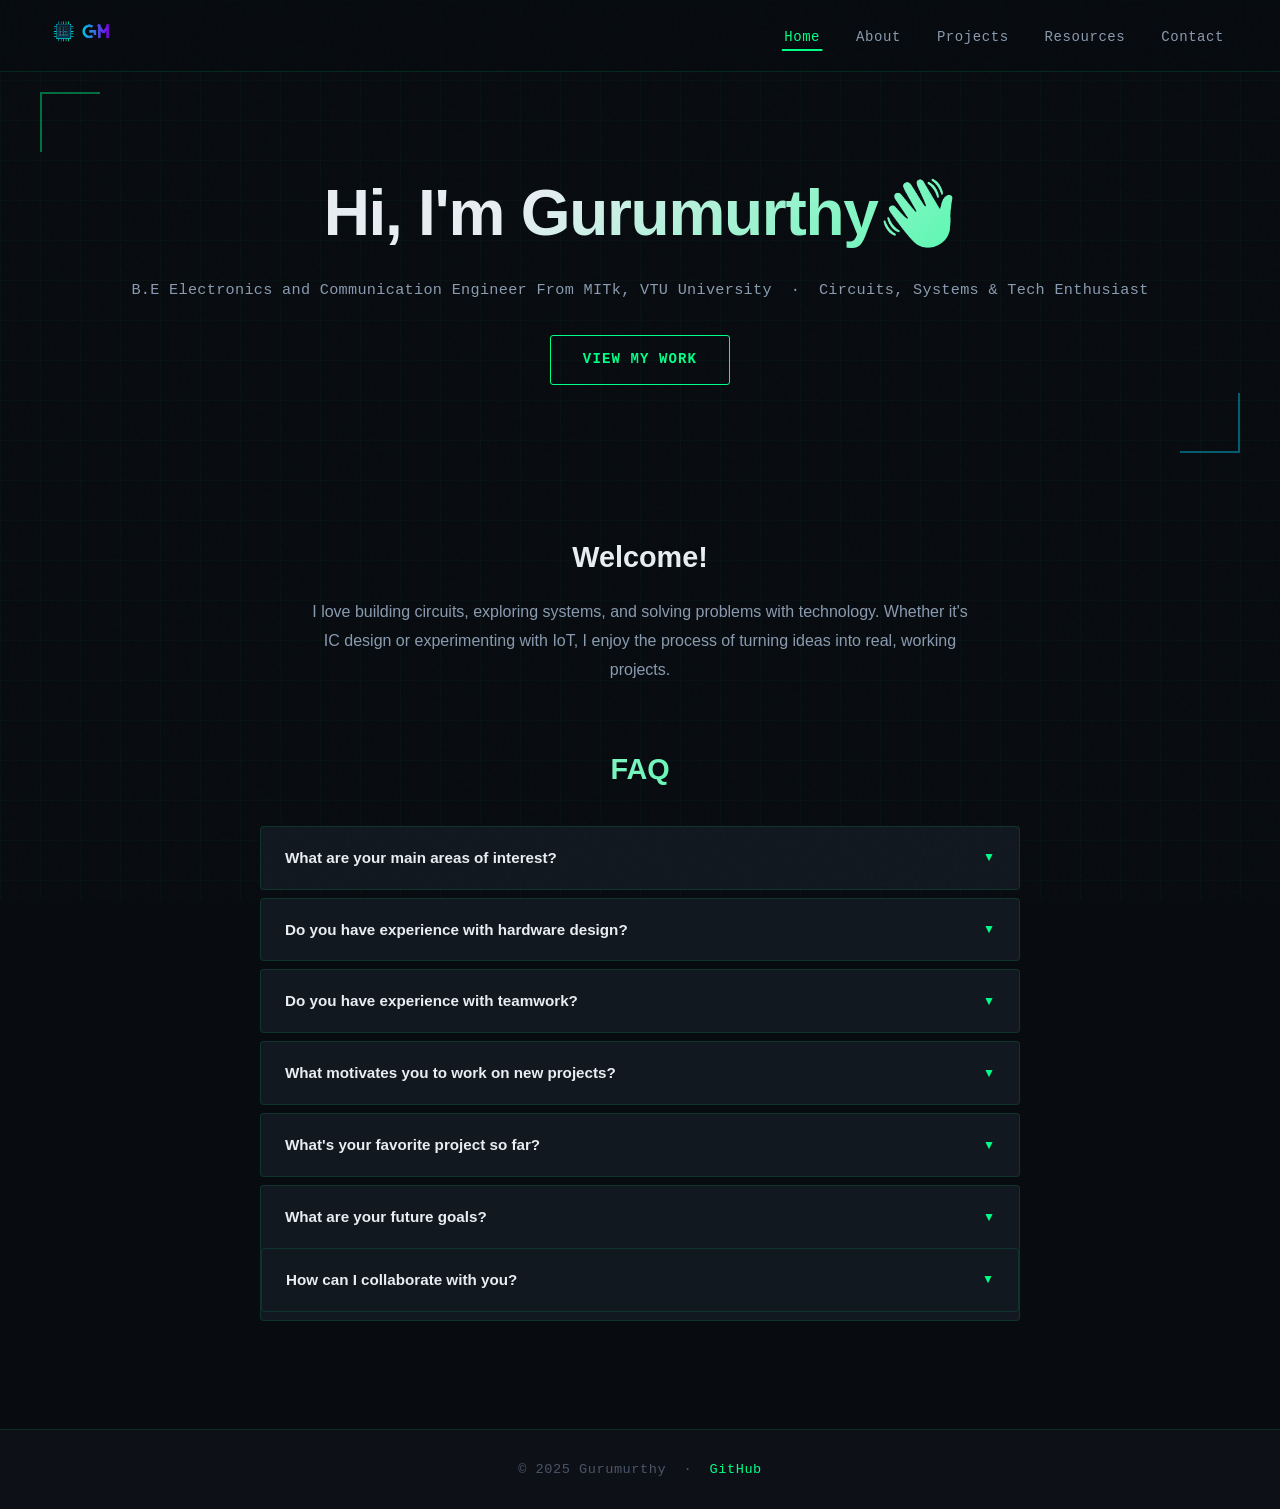
==== commit 2722af44: "resource added" ====
--- a/index.html
+++ b/index.html
@@ -24,6 +24,7 @@
                     <li><a href="index.html" class="active">Home</a></li>
                     <li><a href="about.html">About</a></li>
                     <li><a href="projects.html">Projects</a></li>
+                    <li><a href="resources.html">Resources</a></li>
                     <li><a href="contact.html">Contact</a></li>
                 </ul>
             </nav>
@@ -104,4 +105,4 @@
     <script src="js/menu.js"></script>
     <script src="js/FAQ.js"></script>
 </body>
-</html>+</html>
--- a/css/style.css
+++ b/css/style.css
@@ -0,0 +1,1290 @@
+/* =======================
+   DESIGN TOKENS
+======================= */
+:root {
+  --bg-primary:    #080c10;
+  --bg-secondary:  #0d1117;
+  --bg-card:       #111820;
+  --bg-card-hover: #151e28;
+  --border:        rgba(0, 255, 136, 0.12);
+  --border-bright: rgba(0, 255, 136, 0.35);
+  --accent:        #00ff88;
+  --accent-dim:    #00cc6a;
+  --accent-glow:   rgba(0, 255, 136, 0.15);
+  --cyan:          #00d4ff;
+  --cyan-dim:      rgba(0, 212, 255, 0.6);
+  --text-primary:  #e8edf2;
+  --text-secondary:#8a9bb0;
+  --text-muted:    #4a5568;
+  --mono:          'JetBrains Mono', 'Courier New', monospace;
+  --sans:          'DM Sans', 'Inter', sans-serif;
+  --display:       'Syne', sans-serif;
+  --transition:    0.3s cubic-bezier(0.4, 0, 0.2, 1);
+}
+
+/* =======================
+   RESET & BASE
+======================= */
+*, *::before, *::after { margin: 0; padding: 0; box-sizing: border-box; }
+
+html { scroll-behavior: smooth; }
+
+body {
+  font-family: var(--sans);
+  background: var(--bg-primary);
+  color: var(--text-primary);
+  line-height: 1.7;
+  min-height: 100vh;
+  /* Subtle PCB grid background */
+  background-image:
+    linear-gradient(rgba(0,255,136,0.025) 1px, transparent 1px),
+    linear-gradient(90deg, rgba(0,255,136,0.025) 1px, transparent 1px);
+  background-size: 40px 40px;
+  background-attachment: fixed;
+}
+
+.wrapper {
+  min-height: 100vh;
+  display: flex;
+  flex-direction: column;
+}
+
+main { flex: 1; }
+
+/* =======================
+   FONTS IMPORT (via link tag in HTML)
+   Syne + DM Sans + JetBrains Mono
+======================= */
+
+/* =======================
+   NOISE TEXTURE OVERLAY
+======================= */
+body::before {
+  content: '';
+  position: fixed;
+  inset: 0;
+  background-image: url("data:image/svg+xml,%3Csvg viewBox='0 0 256 256' xmlns='http://www.w3.org/2000/svg'%3E%3Cfilter id='noise'%3E%3CfeTurbulence type='fractalNoise' baseFrequency='0.9' numOctaves='4' stitchTiles='stitch'/%3E%3C/filter%3E%3Crect width='100%25' height='100%25' filter='url(%23noise)' opacity='0.03'/%3E%3C/svg%3E");
+  pointer-events: none;
+  z-index: 9999;
+  opacity: 0.4;
+}
+
+/* =======================
+   NAVBAR
+======================= */
+.navbar {
+  position: sticky;
+  top: 0;
+  z-index: 200;
+  background: rgba(8, 12, 16, 0.92);
+  backdrop-filter: blur(20px);
+  -webkit-backdrop-filter: blur(20px);
+  border-bottom: 1px solid var(--border);
+  display: flex;
+  justify-content: space-between;
+  align-items: center;
+  padding: 0 40px;
+  height: 72px;
+}
+
+/* Animated circuit trace accent under navbar */
+.navbar::after {
+  content: '';
+  position: absolute;
+  bottom: -1px;
+  left: 0;
+  width: 0;
+  height: 1px;
+  background: linear-gradient(90deg, transparent, var(--accent), transparent);
+  animation: navScan 4s ease-in-out infinite;
+}
+
+@keyframes navScan {
+  0%   { left: 0; width: 0; }
+  50%  { left: 0; width: 100%; }
+  100% { left: 100%; width: 0; }
+}
+
+.navbar .logo img {
+  height: 60px;
+  width: auto;
+  /* filter: brightness(0) invert(1); */ /* If using a black logo, this will invert it to white */
+  opacity: 0.9;
+  transition: opacity var(--transition);
+}
+.navbar .logo:hover img { opacity: 1; }
+
+.nav-links {
+  list-style: none;
+  display: flex;
+  gap: 4px;
+  margin: 0;
+}
+
+.nav-links li a {
+  color: var(--text-secondary);
+  text-decoration: none;
+  padding: 6px 16px;
+  border-radius: 4px;
+  font-size: 0.875rem;
+  font-weight: 500;
+  letter-spacing: 0.04em;
+  transition: all var(--transition);
+  position: relative;
+  font-family: var(--mono);
+}
+
+.nav-links li a::before {
+  content: '';
+  position: absolute;
+  bottom: 0;
+  left: 50%;
+  width: 0;
+  height: 2px;
+  background: var(--accent);
+  transform: translateX(-50%);
+  transition: width var(--transition);
+  border-radius: 2px;
+}
+
+.nav-links li a:hover {
+  color: var(--accent);
+  background: var(--accent-glow);
+}
+
+.nav-links li a:hover::before,
+.nav-links li a.active::before {
+  width: 60%;
+}
+
+.nav-links li a.active {
+  color: var(--accent);
+}
+
+.menu-toggle {
+  display: none;
+  font-size: 1.5rem;
+  color: var(--text-primary);
+  cursor: pointer;
+  padding: 8px;
+  border-radius: 4px;
+  transition: color var(--transition);
+}
+.menu-toggle:hover { color: var(--accent); }
+
+/* =======================
+   HERO SECTION
+======================= */
+#hero {
+  text-align: center;
+  padding: 100px 20px 80px;
+  position: relative;
+  overflow: hidden;
+}
+
+/* Corner bracket decorations */
+#hero::before {
+  content: '';
+  position: absolute;
+  top: 20px;
+  left: 40px;
+  width: 60px;
+  height: 60px;
+  border-top: 2px solid var(--accent);
+  border-left: 2px solid var(--accent);
+  opacity: 0.4;
+}
+
+#hero::after {
+  content: '';
+  position: absolute;
+  bottom: 20px;
+  right: 40px;
+  width: 60px;
+  height: 60px;
+  border-bottom: 2px solid var(--cyan);
+  border-right: 2px solid var(--cyan);
+  opacity: 0.4;
+}
+
+#hero h1 {
+  font-family: var(--display);
+  font-size: clamp(2.5rem, 5vw, 4rem);
+  font-weight: 800;
+  margin-bottom: 16px;
+  background: linear-gradient(135deg, var(--text-primary) 40%, var(--accent) 100%);
+  -webkit-background-clip: text;
+  -webkit-text-fill-color: transparent;
+  background-clip: text;
+  letter-spacing: -0.02em;
+  line-height: 1.3;
+  padding-bottom: 0.1em;
+}
+
+#hero p {
+  font-size: 1.1rem;
+  margin-bottom: 32px;
+  color: var(--text-secondary);
+  font-family: var(--mono);
+  font-size: 0.95rem;
+  letter-spacing: 0.02em;
+}
+
+/* Chip-style label above hero title */
+.hero-label {
+  display: inline-block;
+  font-family: var(--mono);
+  font-size: 0.7rem;
+  color: var(--accent);
+  border: 1px solid var(--border-bright);
+  background: var(--accent-glow);
+  padding: 4px 12px;
+  border-radius: 2px;
+  letter-spacing: 0.15em;
+  text-transform: uppercase;
+  margin-bottom: 20px;
+}
+
+.btn {
+  display: inline-block;
+  padding: 12px 32px;
+  background: transparent;
+  color: var(--accent);
+  border: 1px solid var(--accent);
+  text-decoration: none;
+  font-family: var(--mono);
+  font-size: 0.875rem;
+  font-weight: 600;
+  letter-spacing: 0.08em;
+  text-transform: uppercase;
+  border-radius: 3px;
+  transition: all var(--transition);
+  position: relative;
+  overflow: hidden;
+}
+
+.btn::before {
+  content: '';
+  position: absolute;
+  inset: 0;
+  background: var(--accent);
+  transform: translateX(-100%);
+  transition: transform var(--transition);
+  z-index: -1;
+}
+
+.btn:hover {
+  color: var(--bg-primary);
+  box-shadow: 0 0 20px var(--accent-glow), 0 0 40px var(--accent-glow);
+}
+
+.btn:hover::before {
+  transform: translateX(0);
+}
+
+/* =======================
+   SECTION TITLES
+======================= */
+.section-title {
+  font-family: var(--display);
+  font-size: clamp(1.5rem, 3vw, 2rem);
+  font-weight: 700;
+  text-align: center;
+  margin-bottom: 38px;
+  color: var(--text-primary);
+  position: relative;
+  display: block;
+  line-height: 1.4;
+  padding-bottom: 6px;
+}
+
+.section-title::after {
+  content: '';
+  position: absolute;
+  bottom: -6px;
+  left: 50%;
+  transform: translateX(-50%);
+  width: 40px;
+  height: 2px;
+  background: var(--accent);
+  border-radius: 2px;
+}
+
+/* =======================
+   SECTION CARDS
+======================= */
+.section-card {
+  max-width: 900px;
+  margin: 60px auto;
+  padding: 48px;
+  background: var(--bg-card);
+  border: 1px solid var(--border);
+  border-radius: 4px;
+  text-align: center;
+  position: relative;
+  transition: border-color var(--transition);
+}
+
+.section-card:hover {
+  border-color: var(--border-bright);
+}
+
+/* Circuit corner decorations on cards */
+.section-card::before,
+.section-card::after {
+  content: '';
+  position: absolute;
+  width: 20px;
+  height: 20px;
+  opacity: 0.5;
+}
+.section-card::before {
+  top: -1px;
+  left: -1px;
+  border-top: 2px solid var(--accent);
+  border-left: 2px solid var(--accent);
+}
+.section-card::after {
+  bottom: -1px;
+  right: -1px;
+  border-bottom: 2px solid var(--accent);
+  border-right: 2px solid var(--accent);
+}
+
+.section-card p {
+  color: var(--text-secondary);
+  line-height: 1.8;
+  font-size: 1rem;
+}
+
+/* Profile pic */
+.profile-pic {
+  margin-top: 24px;
+  width: 180px;
+  height: 180px;
+  object-fit: cover;
+  border-radius: 50%;
+  border: 2px solid var(--accent);
+  box-shadow: 0 0 0 6px rgba(0,255,136,0.07), 0 0 30px rgba(0,255,136,0.15);
+  transition: all var(--transition);
+}
+.profile-pic:hover {
+  transform: scale(1.05);
+  box-shadow: 0 0 0 8px rgba(0,255,136,0.1), 0 0 50px rgba(0,255,136,0.25);
+}
+
+/* =======================
+   FAQ SECTION
+======================= */
+#faq {
+  max-width: 800px;
+  margin: 40px auto 80px;
+  padding: 20px;
+}
+
+#faq h2 {
+  font-family: var(--display);
+  font-size: 1.8rem;
+  font-weight: 700;
+  text-align: center;
+  margin-bottom: 32px;
+  background: linear-gradient(135deg, var(--text-primary), var(--accent));
+  -webkit-background-clip: text;
+  -webkit-text-fill-color: transparent;
+  background-clip: text;
+}
+
+.faq-item {
+  border: 1px solid var(--border);
+  border-radius: 4px;
+  margin-bottom: 8px;
+  background: var(--bg-card);
+  overflow: hidden;
+  transition: border-color var(--transition);
+}
+
+.faq-item:hover,
+.faq-item.active {
+  border-color: var(--border-bright);
+}
+
+.faq-question {
+  display: flex;
+  justify-content: space-between;
+  align-items: center;
+  cursor: pointer;
+  font-weight: 600;
+  padding: 18px 24px;
+  font-size: 0.95rem;
+  color: var(--text-primary);
+  transition: color var(--transition);
+  gap: 12px;
+}
+
+.faq-question:hover { color: var(--accent); }
+
+.faq-question i {
+  color: var(--accent);
+  font-size: 0.8em;
+  transition: transform 0.35s cubic-bezier(0.4, 0, 0.2, 1);
+  flex-shrink: 0;
+}
+
+.faq-answer {
+  max-height: 0;
+  overflow: hidden;
+  opacity: 0;
+  margin: 0;
+  color: var(--text-secondary);
+  line-height: 1.7;
+  font-size: 0.95rem;
+  transition: max-height 0.4s ease, opacity 0.35s ease, padding 0.3s ease;
+  padding: 0 24px;
+}
+
+.faq-item.active .faq-answer {
+  max-height: 600px;
+  opacity: 1;
+  padding: 0 24px 18px;
+}
+
+.faq-item.active .faq-question i {
+  transform: rotate(180deg);
+}
+
+.faq-answer a {
+  color: var(--accent);
+  text-decoration: none;
+  font-weight: 600;
+  border-bottom: 1px solid transparent;
+  transition: border-color var(--transition);
+}
+.faq-answer a:hover { border-color: var(--accent); }
+
+/* Intro section */
+#intro {
+  max-width: 700px;
+  margin: 60px auto 20px;
+  text-align: center;
+  padding: 0 20px;
+}
+
+#intro h2 {
+  font-family: var(--display);
+  font-size: 1.8rem;
+  font-weight: 700;
+  margin-bottom: 16px;
+  color: var(--text-primary);
+}
+
+#intro p {
+  color: var(--text-secondary);
+  font-size: 1rem;
+  line-height: 1.8;
+}
+
+/* =======================
+   SKILLS
+======================= */
+.skills {
+  max-width: 860px;
+  margin: 50px auto;
+  text-align: center;
+  padding: 0 20px;
+}
+
+.skills-list {
+  display: flex;
+  justify-content: center;
+  flex-wrap: wrap;
+  gap: 10px;
+  margin-top: 10px;
+}
+
+.skill {
+  background: var(--bg-card);
+  border: 1px solid var(--border);
+  color: var(--text-secondary);
+  padding: 8px 18px;
+  border-radius: 3px;
+  font-size: 0.8rem;
+  font-family: var(--mono);
+  font-weight: 500;
+  letter-spacing: 0.03em;
+  opacity: 0;
+  transform: translateY(16px) scale(0.95);
+  transition: all 0.4s cubic-bezier(0.4, 0, 0.2, 1);
+}
+
+.skill.animate {
+  opacity: 1;
+  transform: translateY(0) scale(1);
+}
+
+.skill:hover {
+  color: var(--accent);
+  border-color: var(--border-bright);
+  background: var(--accent-glow);
+  box-shadow: 0 0 12px rgba(0,255,136,0.1);
+  transform: translateY(-2px) scale(1.02);
+}
+
+/* =======================
+   TIMELINE
+======================= */
+.timeline-section {
+  max-width: 900px;
+  margin: 60px auto;
+  padding: 0 20px;
+}
+
+.timeline-section > .section-title {
+  display: block;
+  left: 0;
+  transform: none;
+  text-align: center;
+  margin-bottom: 50px;
+}
+
+.timeline {
+  position: relative;
+  padding: 40px 0;
+}
+
+.timeline::before {
+  content: '';
+  position: absolute;
+  left: 50%;
+  top: 0;
+  bottom: 0;
+  width: 2px;
+  background: linear-gradient(
+    to bottom,
+    transparent,
+    var(--accent) 8%,
+    var(--accent) 92%,
+    transparent
+  );
+  transform: translateX(-50%);
+  opacity: 0;
+  transition: opacity 1.2s ease;
+  box-shadow: 0 0 8px rgba(0, 255, 136, 0.3);
+}
+
+.timeline.animate::before {
+  opacity: 1;
+}
+
+.timeline-item {
+  position: relative;
+  margin-bottom: 50px;
+  display: flex;
+  align-items: flex-start;
+  opacity: 0;
+  transition: all 0.6s cubic-bezier(0.4, 0, 0.2, 1);
+}
+
+.timeline-item.animate { opacity: 1; }
+
+.timeline-item:nth-child(odd) {
+  justify-content: flex-end;
+  transform: translateX(-40px);
+}
+.timeline-item:nth-child(even) {
+  justify-content: flex-start;
+  transform: translateX(40px);
+}
+.timeline-item:nth-child(odd).animate  { transform: translateX(0); }
+.timeline-item:nth-child(even).animate { transform: translateX(0); }
+
+.timeline-content {
+  background: var(--bg-card);
+  border: 1px solid var(--border);
+  border-radius: 4px;
+  padding: 24px;
+  width: 46%;
+  cursor: pointer;
+  transition: all var(--transition);
+  position: relative;
+}
+
+.timeline-content:hover {
+  border-color: var(--border-bright);
+  background: var(--bg-card-hover);
+  box-shadow: 0 0 20px rgba(0,255,136,0.06);
+}
+
+/* Arrow pointers — odd items are on RIGHT side, arrow points LEFT toward center */
+.timeline-item:nth-child(odd) .timeline-content::after {
+  content: '';
+  position: absolute;
+  left: -7px;
+  right: auto;
+  top: 18px;
+  width: 12px;
+  height: 12px;
+  background: var(--bg-card);
+  border-left: 1px solid var(--border);
+  border-bottom: 1px solid var(--border);
+  transform: rotate(45deg);
+}
+/* Even items are on LEFT side, arrow points RIGHT toward center */
+.timeline-item:nth-child(even) .timeline-content::after {
+  content: '';
+  position: absolute;
+  right: -7px;
+  left: auto;
+  top: 18px;
+  width: 12px;
+  height: 12px;
+  background: var(--bg-card);
+  border-right: 1px solid var(--border);
+  border-top: 1px solid var(--border);
+  transform: rotate(45deg);
+}
+
+/* Start/End markers */
+.timeline::after {
+  content: '';
+  position: absolute;
+  left: 50%;
+  top: -8px;
+  width: 14px;
+  height: 14px;
+  background: var(--accent);
+  border: 3px solid var(--bg-primary);
+  border-radius: 50%;
+  transform: translateX(-50%) scale(0);
+  transition: all 0.8s ease 0.3s;
+  z-index: 3;
+  box-shadow: 0 0 0 0 var(--accent-glow);
+}
+.timeline.animate::after {
+  transform: translateX(-50%) scale(1);
+  animation: pulseStart 2.5s ease-in-out 1.5s infinite;
+}
+
+.timeline-end-marker {
+  position: absolute;
+  left: 50%;
+  bottom: -8px;
+  width: 14px;
+  height: 14px;
+  background: var(--accent-dim);
+  border: 3px solid var(--bg-primary);
+  border-radius: 50%;
+  transform: translateX(-50%) scale(0);
+  transition: all 1s ease 1s;
+  z-index: 3;
+}
+.timeline.animate .timeline-end-marker {
+  transform: translateX(-50%) scale(1);
+  animation: pulseEnd 2.5s ease-in-out 2s infinite;
+}
+
+/* Timeline nodes */
+.timeline-node {
+  position: absolute;
+  left: 50%;
+  width: 12px;
+  height: 12px;
+  background: var(--accent);
+  border: 2px solid var(--bg-primary);
+  border-radius: 50%;
+  transform: translateX(-50%);
+  z-index: 2;
+  cursor: pointer;
+  transition: all var(--transition);
+  box-shadow: 0 0 0 0 var(--accent-glow);
+}
+.timeline-node:hover {
+  width: 16px;
+  height: 16px;
+  box-shadow: 0 0 0 6px var(--accent-glow);
+}
+
+.timeline-header {
+  display: flex;
+  justify-content: space-between;
+  align-items: flex-start;
+  margin-bottom: 8px;
+  flex-wrap: wrap;
+  gap: 6px;
+}
+
+.timeline-date {
+  font-family: var(--mono);
+  font-size: 0.72rem;
+  color: var(--accent);
+  font-weight: 600;
+  letter-spacing: 0.05em;
+  white-space: nowrap;
+}
+
+.timeline-title {
+  font-size: 1rem;
+  font-weight: 700;
+  color: var(--text-primary);
+  margin: 0;
+  flex: 1;
+  margin-left: 12px;
+  font-family: var(--display);
+  line-height: 1.4;
+  padding-bottom: 2px;
+  overflow: visible;
+}
+
+.timeline-brief {
+  color: var(--text-muted);
+  font-size: 0.85rem;
+  font-family: var(--mono);
+  margin-bottom: 4px;
+}
+
+.timeline-details {
+  max-height: 0;
+  overflow: hidden;
+  opacity: 0;
+  transition: all 0.4s ease;
+  margin-top: 0;
+}
+.timeline-item.expanded .timeline-details {
+  max-height: 300px;
+  opacity: 1;
+  margin-top: 12px;
+}
+.timeline-details p {
+  color: var(--text-secondary);
+  font-size: 0.875rem;
+  line-height: 1.7;
+}
+
+.expand-indicator {
+  font-family: var(--mono);
+  font-size: 0.72rem;
+  color: var(--text-muted);
+  margin-top: 10px;
+  letter-spacing: 0.05em;
+  transition: color var(--transition);
+}
+.timeline-item.expanded .expand-indicator { color: var(--accent); }
+
+/* Pulse animations */
+@keyframes pulseStart {
+  0%, 100% { box-shadow: 0 0 0 0 rgba(0,255,136,0.4); transform: translateX(-50%) scale(1); }
+  50% { box-shadow: 0 0 0 8px rgba(0,255,136,0); transform: translateX(-50%) scale(1.1); }
+}
+@keyframes pulseEnd {
+  0%, 100% { box-shadow: 0 0 0 0 rgba(0,204,106,0.4); transform: translateX(-50%) scale(1); }
+  50% { box-shadow: 0 0 0 10px rgba(0,204,106,0); transform: translateX(-50%) scale(1.15); }
+}
+
+/* Back to top */
+.back-to-top {
+  position: fixed;
+  bottom: 32px;
+  right: 32px;
+  width: 44px;
+  height: 44px;
+  background: var(--bg-card);
+  color: var(--accent);
+  border: 1px solid var(--border-bright);
+  border-radius: 3px;
+  cursor: pointer;
+  display: flex;
+  align-items: center;
+  justify-content: center;
+  font-size: 16px;
+  opacity: 0;
+  visibility: hidden;
+  transform: translateY(10px);
+  transition: all var(--transition);
+  z-index: 1000;
+}
+.back-to-top.show {
+  opacity: 1;
+  visibility: visible;
+  transform: translateY(0);
+}
+.back-to-top:hover {
+  background: var(--accent);
+  color: var(--bg-primary);
+  box-shadow: 0 0 20px var(--accent-glow);
+}
+
+/* =======================
+   CONTACT
+======================= */
+#contact-wrapper {
+  display: flex;
+  flex-wrap: wrap;
+  justify-content: center;
+  gap: 32px;
+  max-width: 1000px;
+  margin: 60px auto;
+  padding: 0 30px 60px;
+}
+
+#contact, #social {
+  flex: 1 1 380px;
+  background: var(--bg-card);
+  border: 1px solid var(--border);
+  padding: 36px;
+  border-radius: 4px;
+  transition: border-color var(--transition);
+}
+#contact:hover, #social:hover { border-color: var(--border-bright); }
+
+#contact form {
+  display: flex;
+  flex-direction: column;
+  gap: 12px;
+  margin-top: 8px;
+}
+
+#contact input,
+#contact textarea {
+  padding: 12px 16px;
+  background: var(--bg-secondary);
+  border: 1px solid var(--border);
+  border-radius: 3px;
+  color: var(--text-primary);
+  font-size: 0.9rem;
+  font-family: var(--sans);
+  width: 100%;
+  transition: border-color var(--transition), box-shadow var(--transition);
+  outline: none;
+}
+
+#contact input:focus,
+#contact textarea:focus {
+  border-color: var(--border-bright);
+  box-shadow: 0 0 0 3px rgba(0,255,136,0.08);
+}
+
+#contact input::placeholder,
+#contact textarea::placeholder {
+  color: var(--text-muted);
+}
+
+#contact textarea { min-height: 120px; resize: vertical; }
+#contact button.btn { align-self: flex-start; margin-top: 4px; }
+
+#social { text-align: center; }
+#social p { color: var(--text-secondary); font-size: 0.95rem; margin-bottom: 4px; }
+
+.social-links {
+  display: flex;
+  justify-content: center;
+  gap: 16px;
+  margin-top: 20px;
+}
+
+.social-links a {
+  width: 52px;
+  height: 52px;
+  display: flex;
+  align-items: center;
+  justify-content: center;
+  border: 1px solid var(--border);
+  border-radius: 3px;
+  color: var(--text-secondary);
+  font-size: 1.3rem;
+  transition: all var(--transition);
+  background: var(--bg-secondary);
+}
+
+.social-links a:hover {
+  color: var(--accent);
+  border-color: var(--border-bright);
+  background: var(--accent-glow);
+  box-shadow: 0 0 16px rgba(0,255,136,0.15);
+  transform: translateY(-3px);
+}
+
+/* =======================
+   PROJECTS CAROUSEL
+======================= */
+.carousel-container {
+  position: relative;
+  width: 100%;
+  max-width: 1800px;
+  margin: 80px auto;
+  padding: 20px 0;
+  overflow: hidden;
+}
+
+.carousel-container::before,
+.carousel-container::after {
+  content: "";
+  position: absolute;
+  top: 0;
+  width: 12%;
+  height: 100%;
+  z-index: 2;
+  pointer-events: none;
+}
+.carousel-container::before {
+  left: 0;
+  background: linear-gradient(to right, rgba(8,12,16,0.7) 0%, transparent 100%);
+}
+.carousel-container::after {
+  right: 0;
+  background: linear-gradient(to left, rgba(8,12,16,0.7) 0%, transparent 100%);
+}
+
+.carousel-track {
+  display: flex;
+  transition: transform 0.6s cubic-bezier(0.4, 0, 0.2, 1);
+}
+
+.project-card {
+  width: 340px;
+  min-height: 320px;
+  margin: 10px 15px;
+  background: var(--bg-card);
+  border: 1px solid var(--border);
+  border-radius: 4px;
+  text-align: center;
+  flex-shrink: 0;
+  cursor: pointer;
+  transition: all var(--transition);
+  display: flex;
+  flex-direction: column;
+  justify-content: flex-start;
+  padding: 0;
+  overflow: hidden;
+  position: relative;
+}
+
+.project-card:hover {
+  border-color: var(--border-bright);
+  transform: translateY(-6px);
+  box-shadow: 0 20px 40px rgba(0,0,0,0.4), 0 0 20px rgba(0,255,136,0.08);
+}
+
+.project-card img {
+  width: 100%;
+  height: 200px;
+  object-fit: cover;
+  filter: brightness(0.85) saturate(0.8);
+  transition: filter var(--transition);
+}
+.project-card:hover img {
+  filter: brightness(1) saturate(1);
+}
+
+.project-card h3 {
+  margin: 16px 16px 8px;
+  font-family: var(--display);
+  font-size: 1rem;
+  font-weight: 700;
+  color: var(--text-primary);
+}
+
+.project-card .project-intro {
+  font-size: 0.85rem;
+  color: var(--text-secondary);
+  text-align: center;
+  line-height: 1.5;
+  display: -webkit-box;
+  -webkit-line-clamp: 3;
+  -webkit-box-orient: vertical;
+  overflow: hidden;
+  text-overflow: ellipsis;
+  padding: 0 16px 20px;
+}
+
+/* Scan line hover effect on cards */
+.project-card::before {
+  content: '';
+  position: absolute;
+  top: -100%;
+  left: 0;
+  width: 100%;
+  height: 2px;
+  background: linear-gradient(90deg, transparent, var(--accent), transparent);
+  transition: top 0.5s ease;
+  z-index: 3;
+}
+.project-card:hover::before {
+  top: 100%;
+}
+
+/* Arrows */
+.arrow {
+  position: absolute;
+  top: 50%;
+  transform: translateY(-50%);
+  background: var(--bg-card);
+  border: 1px solid var(--border);
+  color: var(--text-secondary);
+  width: 44px;
+  height: 44px;
+  display: flex;
+  align-items: center;
+  justify-content: center;
+  cursor: pointer;
+  z-index: 3;
+  border-radius: 3px;
+  transition: all var(--transition);
+  font-size: 1rem;
+}
+.arrow:hover {
+  color: var(--accent);
+  border-color: var(--border-bright);
+  background: var(--accent-glow);
+}
+.arrow.left  { left: 16px; }
+.arrow.right { right: 16px; }
+
+/* =======================
+   MODAL & LIGHTBOX
+======================= */
+.modal {
+  display: none;
+  position: fixed;
+  z-index: 1000;
+  left: 0; top: 0;
+  width: 100%; height: 100%;
+  background: rgba(0,0,0,0.85);
+  backdrop-filter: blur(8px);
+  justify-content: center;
+  align-items: center;
+}
+
+.modal-content {
+  background: var(--bg-card);
+  border: 1px solid var(--border-bright);
+  padding: 32px;
+  max-width: 700px;
+  max-height: 90vh;
+  width: 90%;
+  border-radius: 4px;
+  text-align: left;
+  position: relative;
+  animation: modalIn 0.3s cubic-bezier(0.4, 0, 0.2, 1) forwards;
+  overflow-y: auto;
+  color: var(--text-secondary);
+}
+
+@keyframes modalIn {
+  from { opacity: 0; transform: translateY(-16px) scale(0.98); }
+  to   { opacity: 1; transform: translateY(0) scale(1); }
+}
+
+.modal-content h2 {
+  font-family: var(--display);
+  font-size: 1.5rem;
+  color: var(--text-primary);
+  margin-bottom: 16px;
+}
+
+.modal-content p { margin: 12px 0; line-height: 1.7; font-size: 0.9rem; }
+
+.modal-content strong { color: var(--text-primary); }
+
+.modal-content a {
+  color: var(--accent);
+  text-decoration: none;
+  font-weight: 600;
+  border-bottom: 1px solid transparent;
+  transition: border-color var(--transition);
+}
+.modal-content a:hover { border-color: var(--accent); }
+
+.modal .close {
+  position: absolute;
+  top: 16px;
+  right: 20px;
+  font-size: 24px;
+  cursor: pointer;
+  color: var(--text-muted);
+  transition: color var(--transition);
+  line-height: 1;
+}
+.modal .close:hover { color: var(--accent); }
+
+.modal-image-container {
+  position: relative;
+  text-align: center;
+  margin: 16px auto;
+}
+.modal-image-container img {
+  width: 100%;
+  max-width: 600px;
+  border-radius: 3px;
+  display: inline-block;
+  border: 1px solid var(--border);
+}
+.zoom-btn {
+  position: absolute;
+  top: 10px;
+  right: 30px;
+  background: rgba(0,0,0,0.7);
+  color: #fff;
+  padding: 6px 8px;
+  border-radius: 3px;
+  cursor: pointer;
+  font-size: 0.8rem;
+  transition: background var(--transition);
+  border: 1px solid var(--border);
+}
+.zoom-btn:hover { background: rgba(0,255,136,0.3); }
+
+#lightbox {
+  display: none;
+  position: fixed;
+  z-index: 2000;
+  top: 0; left: 0;
+  width: 100%; height: 100%;
+  background: rgba(0,0,0,0.95);
+  justify-content: center;
+  align-items: center;
+}
+#lightbox img {
+  max-width: 90%;
+  max-height: 90%;
+  border-radius: 3px;
+}
+#lightbox .close {
+  position: absolute;
+  top: 20px; right: 30px;
+  font-size: 36px;
+  color: var(--text-secondary);
+  cursor: pointer;
+  transition: color var(--transition);
+}
+#lightbox .close:hover { color: var(--accent); }
+
+/* Scrollbar */
+::-webkit-scrollbar { width: 6px; }
+::-webkit-scrollbar-track { background: var(--bg-secondary); }
+::-webkit-scrollbar-thumb { background: var(--border-bright); border-radius: 3px; }
+::-webkit-scrollbar-thumb:hover { background: var(--accent); }
+
+/* =======================
+   FOOTER
+======================= */
+footer {
+  text-align: center;
+  padding: 28px;
+  background: var(--bg-secondary);
+  border-top: 1px solid var(--border);
+  color: var(--text-muted);
+  font-size: 0.85rem;
+  font-family: var(--mono);
+  letter-spacing: 0.04em;
+}
+
+footer a {
+  color: var(--accent);
+  text-decoration: none;
+  transition: color var(--transition);
+}
+footer a:hover { color: var(--text-primary); }
+
+/* =======================
+   RESPONSIVE
+======================= */
+@media (max-width: 768px) {
+  .navbar { padding: 0 20px; }
+  .menu-toggle { display: block; }
+
+  .nav-links {
+    display: none;
+    flex-direction: column;
+    gap: 4px;
+    position: absolute;
+    top: 72px;
+    right: 16px;
+    background: var(--bg-card);
+    border: 1px solid var(--border);
+    padding: 12px;
+    border-radius: 4px;
+    min-width: 160px;
+    z-index: 300;
+  }
+  .nav-links.show { display: flex; }
+
+  .section-card {
+    margin: 30px 16px;
+    padding: 24px;
+  }
+
+  .timeline::before { left: 24px; }
+
+  .timeline::after,
+  .timeline-end-marker {
+    left: 24px !important;
+    transform: translateX(0) scale(0);
+  }
+  .timeline.animate::after,
+  .timeline.animate .timeline-end-marker {
+    transform: translateX(0) scale(1);
+  }
+
+  .timeline-item {
+    justify-content: flex-start !important;
+    transform: translateX(40px) !important;
+    padding-left: 52px;
+  }
+  .timeline-item.animate { transform: translateX(0) !important; }
+
+  .timeline-content {
+    width: calc(100vw - 80px);
+    max-width: 400px;
+  }
+
+  .timeline-content::after {
+    left: -7px !important;
+    right: auto !important;
+    border-left: 1px solid var(--border) !important;
+    border-bottom: 1px solid var(--border) !important;
+    border-right: none !important;
+    border-top: none !important;
+  }
+
+  .timeline-header { flex-direction: column; gap: 4px; }
+  .timeline-title { margin-left: 0; }
+
+  .carousel-container { max-width: 100%; }
+  .carousel-container::before,
+  .carousel-container::after { width: 5%; }
+  .carousel-track {
+    gap: 10px;
+    padding: 20px;
+    overflow-x: auto;
+    scroll-snap-type: x mandatory;
+    -webkit-overflow-scrolling: touch;
+    transform: none !important;
+  }
+  .carousel-track::-webkit-scrollbar { display: none; }
+  .project-card {
+    flex: 0 0 80%;
+    max-width: 300px;
+    scroll-snap-align: center;
+  }
+  .arrow { display: none; }
+
+  #contact-wrapper { padding: 0 16px 40px; }
+
+  #hero::before, #hero::after { display: none; }
+
+  .back-to-top { bottom: 20px; right: 20px; }
+}
+
+@media (max-width: 600px) {
+  #hero { padding: 60px 20px 50px; }
+  .btn { padding: 10px 24px; font-size: 0.8rem; }
+  .project-card { flex: 0 0 80%; max-width: 260px; }
+}
+
+@media (max-width: 480px) {
+  .project-card { flex: 0 0 85%; max-width: 280px; }
+  .zoom-btn { right: 10px; }
+}
+
+@media (max-width: 900px) {
+  .carousel-track { gap: 10px; }
+}; 
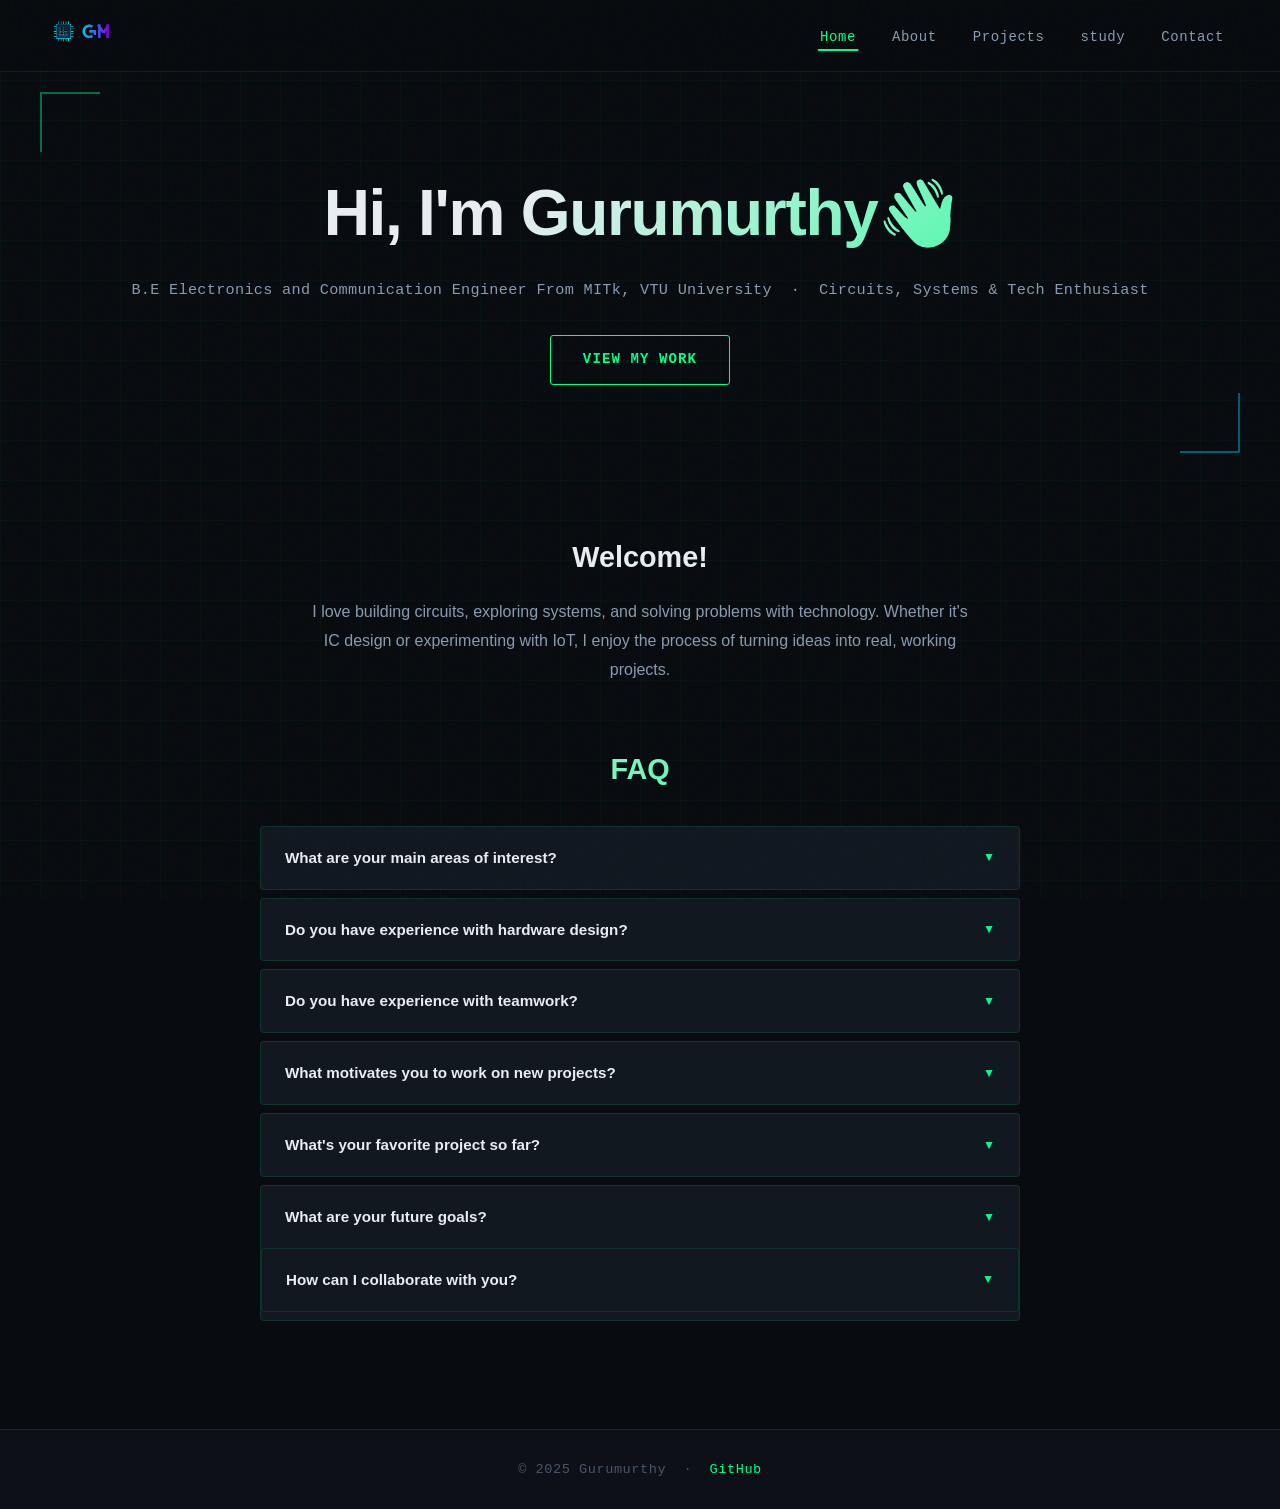
==== commit 6fd0699f: "study added" ====
--- a/index.html
+++ b/index.html
@@ -24,7 +24,7 @@
                     <li><a href="index.html" class="active">Home</a></li>
                     <li><a href="about.html">About</a></li>
                     <li><a href="projects.html">Projects</a></li>
-                    <li><a href="resources.html">Resources</a></li>
+                    <li><a href="study.html">study</a></li>
                     <li><a href="contact.html">Contact</a></li>
                 </ul>
             </nav>
